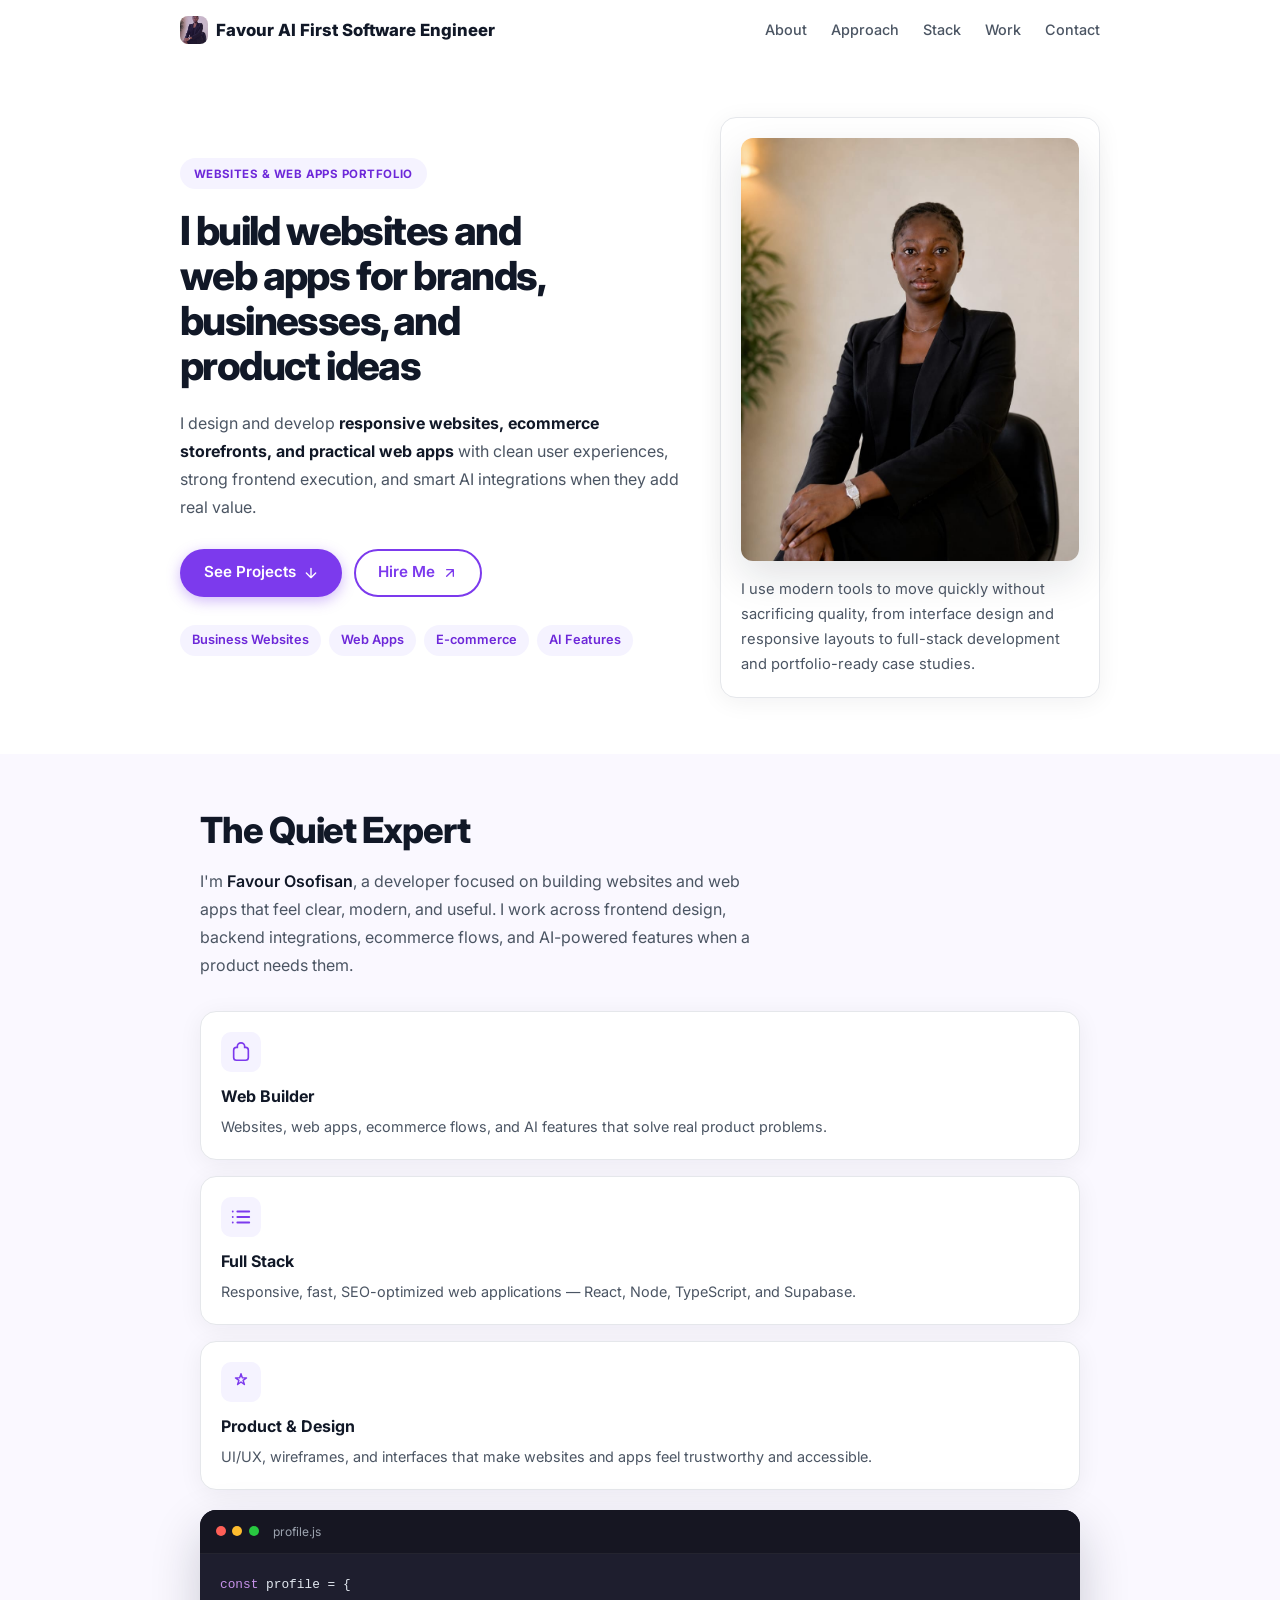
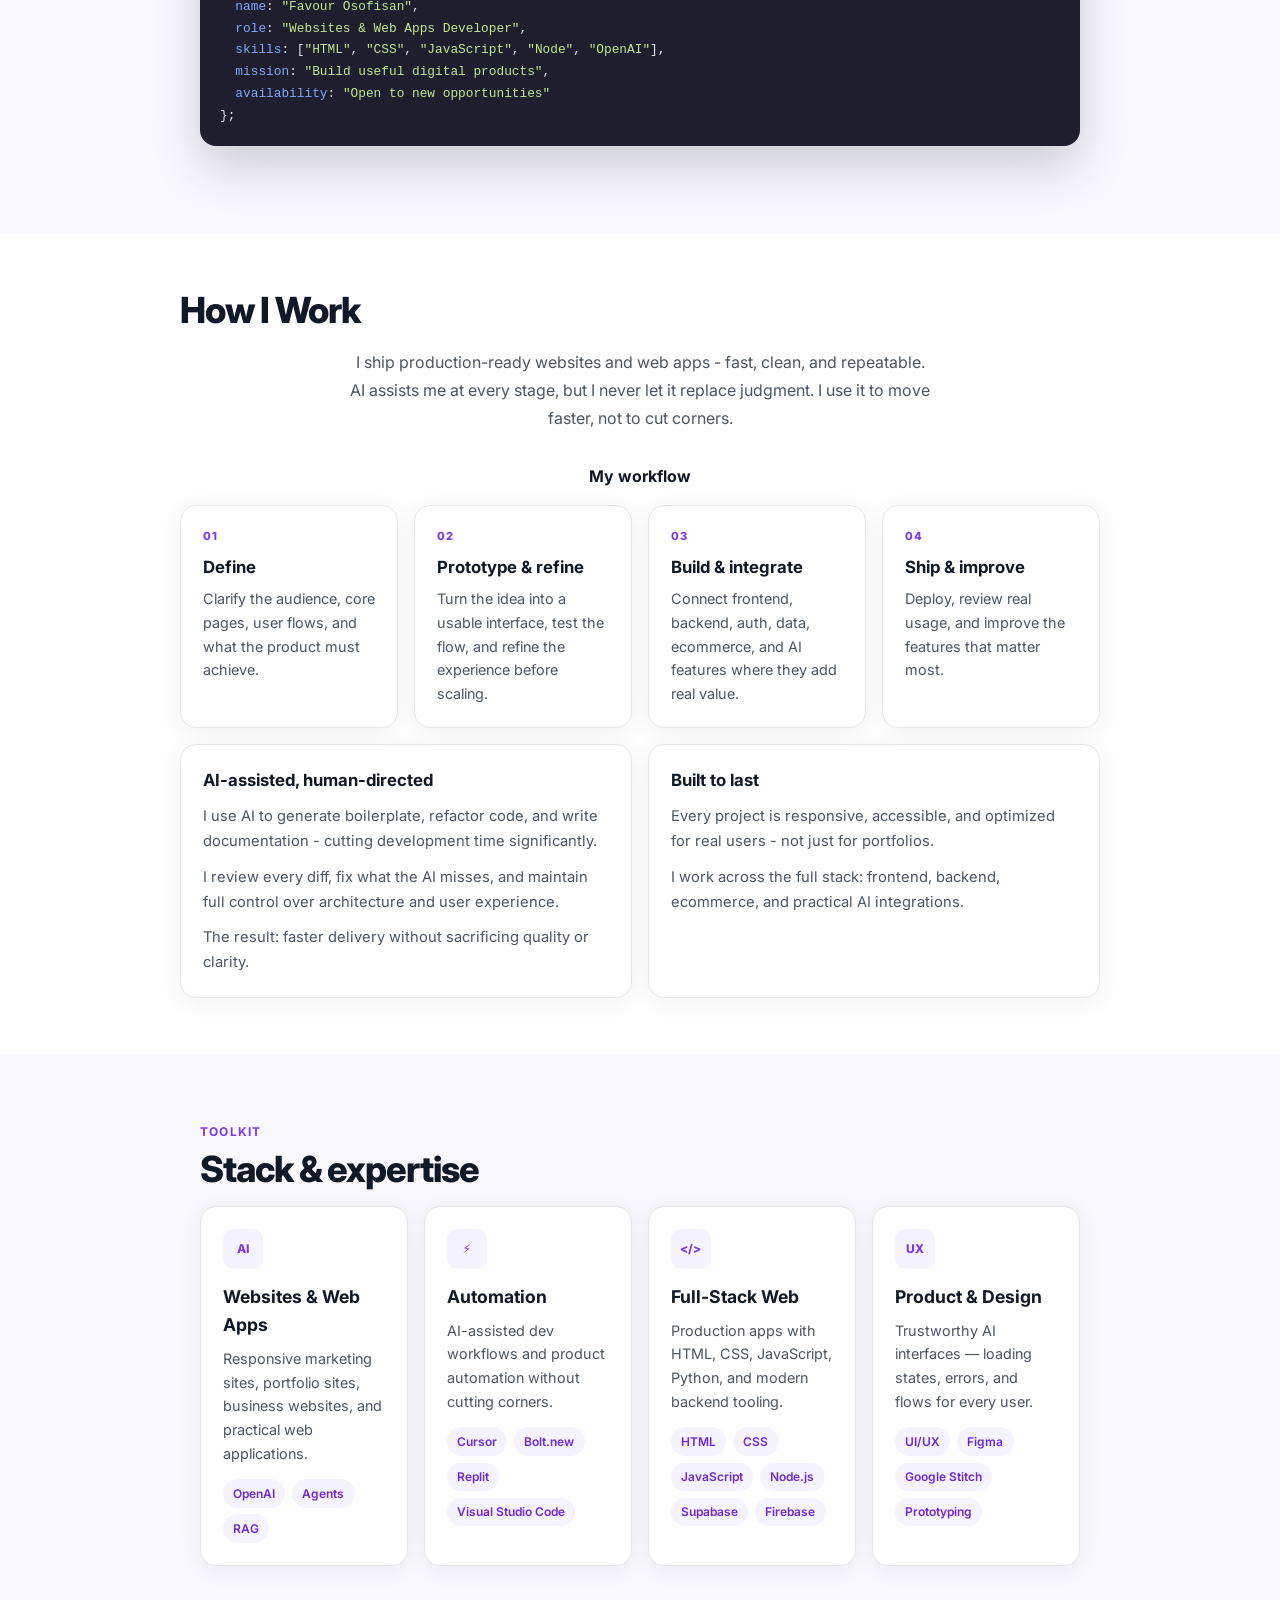
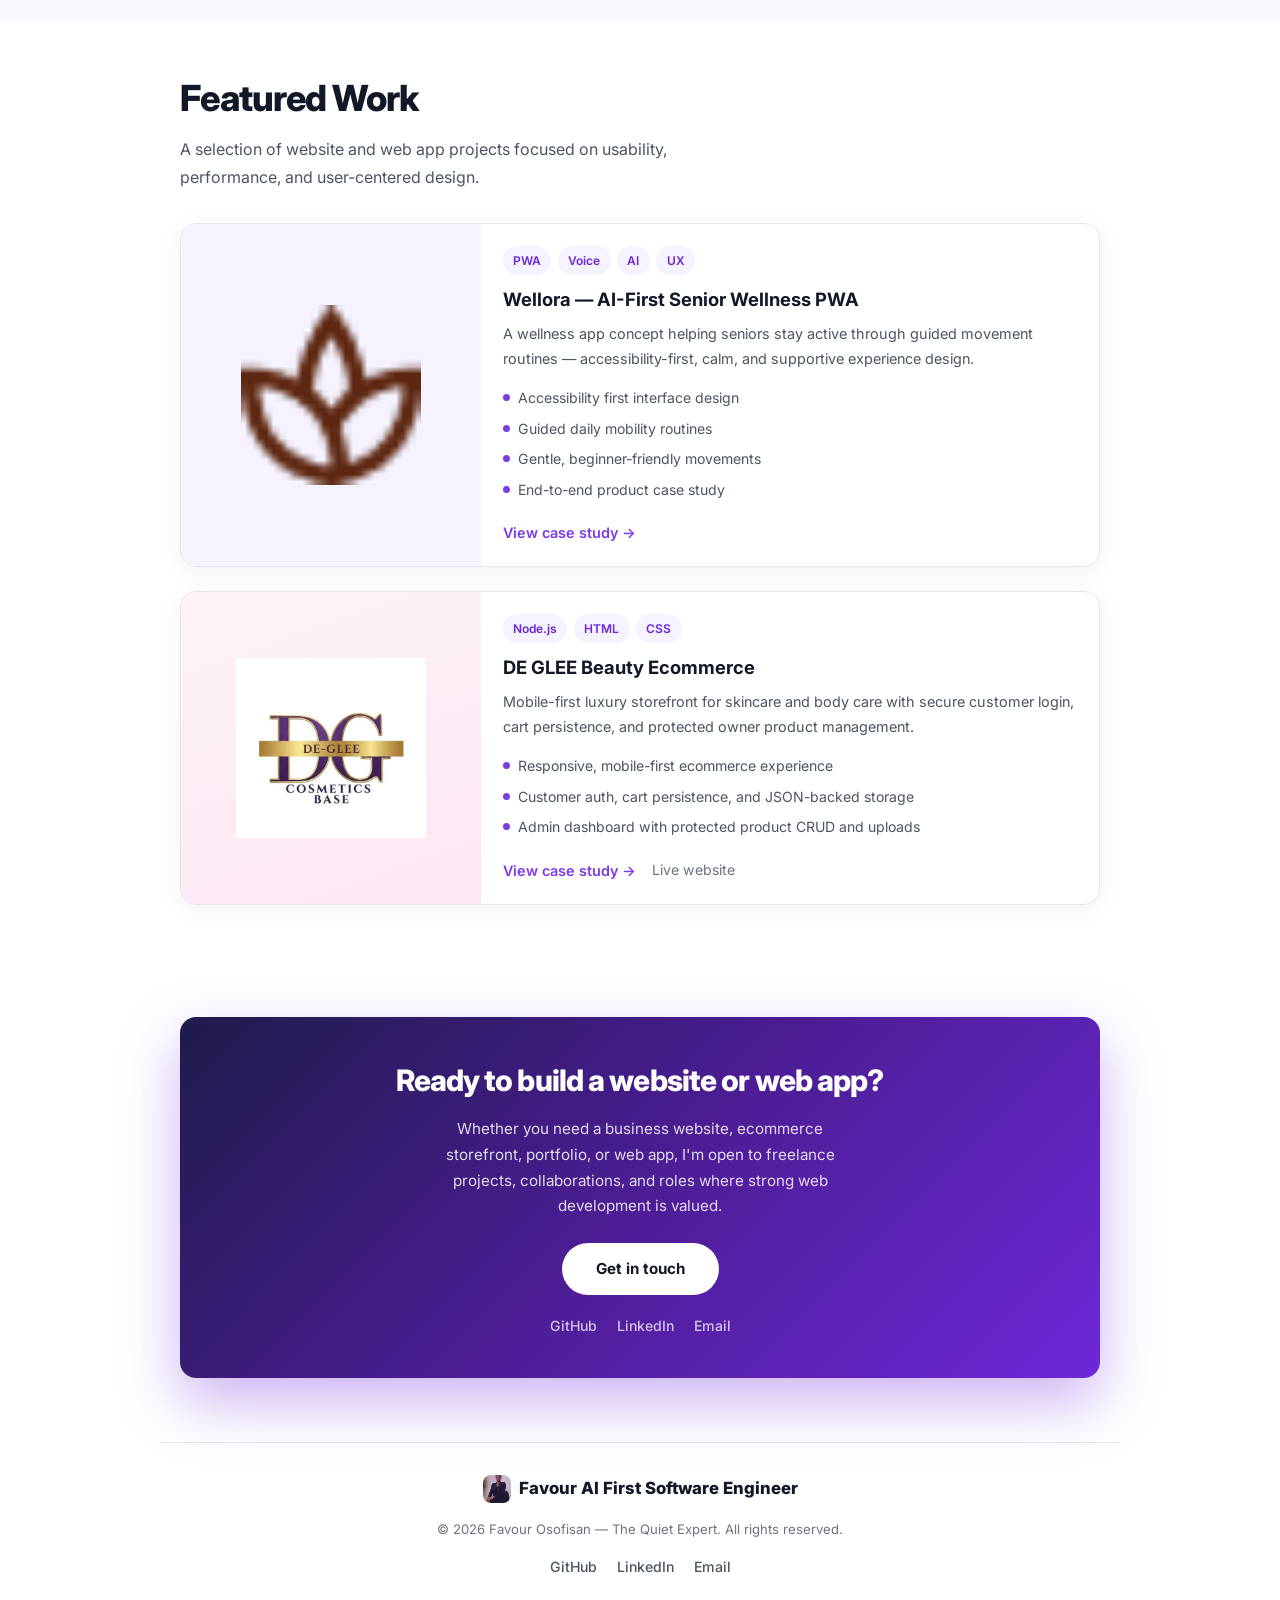
==== index.html @ d1d51df8 "Update portfolio workflow and toolkit" ====
<!DOCTYPE html>
<html lang="en">
  <head>
    <meta charset="UTF-8" />
    <meta name="viewport" content="width=device-width, initial-scale=1.0" />
    <title>Favour Osofisan | Websites &amp; Web Apps Developer</title>
    <meta
      name="description"
      content="Favour Osofisan builds polished websites and web apps for brands, businesses, ecommerce, and AI-powered product ideas."
    />
    <link rel="preconnect" href="https://fonts.googleapis.com" />
    <link rel="preconnect" href="https://fonts.gstatic.com" crossorigin />
    <link
      href="https://fonts.googleapis.com/css2?family=Inter:wght@400;500;600;700;800&display=swap"
      rel="stylesheet"
    />
    <link rel="icon" href="images/new%20portfolio%20image.jpeg" />
    <link rel="stylesheet" href="style.css" />
  </head>
  <body>
    <header class="site-header">
      <a class="brand" href="#hero" aria-label="Home">
        <span class="brand-icon brand-photo" aria-hidden="true"></span>
        <span class="brand-text">Favour AI First Software Engineer</span>
      </a>
      <button class="menu-toggle" type="button" aria-expanded="false" aria-controls="site-nav" aria-label="Open menu">
        <span></span>
        <span></span>
        <span></span>
      </button>
      <nav class="site-nav" id="site-nav">
        <a href="#about">About</a>
        <a href="#approach">Approach</a>
        <a href="#stack">Stack</a>
        <a href="#work">Work</a>
        <a href="#contact">Contact</a>
      </nav>
    </header>

    <main>
      <!-- Hero -->
      <section class="hero section" id="hero">
        <div class="hero-layout">
          <div class="hero-content">
            <span class="badge">Websites &amp; Web Apps Portfolio</span>
            <h1>I build websites and web apps for brands, businesses, and product ideas</h1>
            <p class="hero-copy">
              I design and develop <strong>responsive websites, ecommerce storefronts, and practical web apps</strong>
              with clean user experiences, strong frontend execution, and smart AI integrations when they add real value.
            </p>
            <div class="hero-actions">
              <a class="btn btn-primary" href="#work">
                See Projects
                <svg width="16" height="16" viewBox="0 0 24 24" fill="none" aria-hidden="true">
                  <path d="M12 5v14M5 12l7 7 7-7" stroke="currentColor" stroke-width="2" stroke-linecap="round" stroke-linejoin="round"/>
                </svg>
              </a>
              <a class="btn btn-outline" href="#contact">
                Hire Me
                <svg width="16" height="16" viewBox="0 0 24 24" fill="none" aria-hidden="true">
                  <path d="M7 17L17 7M17 7H7M17 7v10" stroke="currentColor" stroke-width="2" stroke-linecap="round" stroke-linejoin="round"/>
                </svg>
              </a>
            </div>
            <ul class="hero-pills" aria-label="Focus areas">
              <li>Business Websites</li>
              <li>Web Apps</li>
              <li>E-commerce</li>
              <li>AI Features</li>
            </ul>
          </div>

          <aside class="hero-portrait card" aria-label="Profile portrait">
            <img
              class="portrait-image"
              src="images/new%20portfolio%20image.jpeg"
              alt="Portrait of Favour Osofisan"
            />
            <p class="about-extra">
              I use modern tools to move quickly without sacrificing quality, from interface design
              and responsive layouts to full-stack development and portfolio-ready case studies.
            </p>
          </aside>
        </div>
      </section>

      <!-- About: The Quiet Expert -->
      <section class="about section section-tint" id="about">
        <div class="section-inner">
          <h2 class="section-title">The Quiet Expert</h2>
          <p class="section-lead">
            I'm <strong>Favour Osofisan</strong>, a developer focused on building websites and web
            apps that feel clear, modern, and useful. I work across frontend design, backend
            integrations, ecommerce flows, and AI-powered features when a product needs them.
          </p>

          <div class="about-layout">
            <div class="about-cards">
              <article class="mini-card">
                <div class="mini-card-icon" aria-hidden="true">
                  <svg width="22" height="22" viewBox="0 0 24 24" fill="none">
                    <path d="M12 2a4 4 0 0 1 4 4v1h1a3 3 0 0 1 3 3v8a3 3 0 0 1-3 3H7a3 3 0 0 1-3-3V10a3 3 0 0 1 3-3h1V6a4 4 0 0 1 4-4z" stroke="currentColor" stroke-width="1.8"/>
                  </svg>
                </div>
                <h3>Web Builder</h3>
                <p>Websites, web apps, ecommerce flows, and AI features that solve real product problems.</p>
              </article>
              <article class="mini-card">
                <div class="mini-card-icon" aria-hidden="true">
                  <svg width="22" height="22" viewBox="0 0 24 24" fill="none">
                    <path d="M8 6h13M8 12h13M8 18h13M3 6h.01M3 12h.01M3 18h.01" stroke="currentColor" stroke-width="2" stroke-linecap="round"/>
                  </svg>
                </div>
                <h3>Full Stack</h3>
                <p>Responsive, fast, SEO-optimized web applications — React, Node, TypeScript, and Supabase.</p>
              </article>
              <article class="mini-card">
                <div class="mini-card-icon" aria-hidden="true">
                  <svg width="22" height="22" viewBox="0 0 24 24" fill="none">
                    <path d="M12 3l1.5 4.5H18l-3.7 2.7 1.4 4.5L12 12l-3.7 2.7 1.4-4.5L6 7.5h4.5L12 3z" stroke="currentColor" stroke-width="1.6" stroke-linejoin="round"/>
                  </svg>
                </div>
                <h3>Product &amp; Design</h3>
                <p>UI/UX, wireframes, and interfaces that make websites and apps feel trustworthy and accessible.</p>
              </article>
            </div>

            <aside class="code-panel" aria-label="Profile code snippet">
              <div class="code-header">
                <span class="dot red"></span>
                <span class="dot yellow"></span>
                <span class="dot green"></span>
                <span class="code-filename">profile.js</span>
              </div>
              <pre><code><span class="tok-keyword">const</span> profile = {
  <span class="tok-key">name</span>: <span class="tok-string">"Favour Osofisan"</span>,
  <span class="tok-key">role</span>: <span class="tok-string">"Websites &amp; Web Apps Developer"</span>,
  <span class="tok-key">skills</span>: [<span class="tok-string">"HTML"</span>, <span class="tok-string">"CSS"</span>, <span class="tok-string">"JavaScript"</span>, <span class="tok-string">"Node"</span>, <span class="tok-string">"OpenAI"</span>],
  <span class="tok-key">mission</span>: <span class="tok-string">"Build useful digital products"</span>,
  <span class="tok-key">availability</span>: <span class="tok-string">"Open to new opportunities"</span>
};</code></pre>
            </aside>
          </div>

        </div>
      </section>

      <!-- Approach -->
      <section class="approach section" id="approach">
        <div class="section-inner">
          <h2 class="section-title">How I Work</h2>
          <p class="section-lead centered">
            I ship production-ready websites and web apps - fast, clean, and repeatable.
            AI assists me at every stage, but I never let it replace judgment. I use it to move faster, not to cut corners.
          </p>
          <h3 class="approach-subtitle">My workflow</h3>
          <ol class="approach-steps">
            <li class="approach-step card">
              <span class="step-num">01</span>
              <h3>Define</h3>
              <p>Clarify the audience, core pages, user flows, and what the product must achieve.</p>
            </li>
            <li class="approach-step card">
              <span class="step-num">02</span>
              <h3>Prototype &amp; refine</h3>
              <p>Turn the idea into a usable interface, test the flow, and refine the experience before scaling.</p>
            </li>
            <li class="approach-step card">
              <span class="step-num">03</span>
              <h3>Build &amp; integrate</h3>
              <p>Connect frontend, backend, auth, data, ecommerce, and AI features where they add real value.</p>
            </li>
            <li class="approach-step card">
              <span class="step-num">04</span>
              <h3>Ship &amp; improve</h3>
              <p>Deploy, review real usage, and improve the features that matter most.</p>
            </li>
          </ol>
          <div class="approach-notes">
            <article class="approach-note card">
              <h3>AI-assisted, human-directed</h3>
              <p>I use AI to generate boilerplate, refactor code, and write documentation - cutting development time significantly.</p>
              <p>I review every diff, fix what the AI misses, and maintain full control over architecture and user experience.</p>
              <p>The result: faster delivery without sacrificing quality or clarity.</p>
            </article>
            <article class="approach-note card">
              <h3>Built to last</h3>
              <p>Every project is responsive, accessible, and optimized for real users - not just for portfolios.</p>
              <p>I work across the full stack: frontend, backend, ecommerce, and practical AI integrations.</p>
            </article>
          </div>
        </div>
      </section>

      <!-- Stack -->
      <section class="stack section section-tint" id="stack">
        <div class="section-inner">
          <p class="section-label">Toolkit</p>
          <h2 class="section-title">Stack &amp; expertise</h2>
          <div class="stack-grid">
            <article class="info-card card">                          
              <div class="card-icon">AI</div>
              <h3>Websites &amp; Web Apps</h3>
              <p>Responsive marketing sites, portfolio sites, business websites, and practical web applications.</p>
              <div class="tag-row">
                <span>OpenAI</span><span>Agents</span><span>RAG</span>
              </div>
            </article>
            <article class="info-card card">
              <div class="card-icon">⚡</div>
              <h3>Automation</h3>
              <p>AI-assisted dev workflows and product automation without cutting corners.</p>
              <div class="tag-row">
                <span>Cursor</span><span>Bolt.new</span><span>Replit</span><span>Visual Studio Code</span>
              </div>
            </article>
            <article class="info-card card">
              <div class="card-icon">&lt;/&gt;</div>
              <h3>Full-Stack Web</h3>
              <p>Production apps with HTML, CSS, JavaScript, Python, and modern backend tooling.</p>
              <div class="tag-row">
                <span>HTML</span><span>CSS</span><span>JavaScript</span><span>Node.js</span><span>Supabase</span><span>Firebase</span>
              </div>
            </article>
            <article class="info-card card">
              <div class="card-icon">UX</div>
              <h3>Product &amp; Design</h3>
              <p>Trustworthy AI interfaces — loading states, errors, and flows for every user.</p>
              <div class="tag-row">
                <span>UI/UX</span><span>Figma</span><span>Google Stitch</span><span>Prototyping</span>
              </div>
            </article>
          </div>
        </div>
      </section>

      <!-- Featured Work -->
      <section class="work section" id="work">
        <div class="section-inner">
          <h2 class="section-title">Featured Work</h2>
          <p class="section-lead">
            A selection of website and web app projects focused on usability, performance, and user-centered design.
          </p>

          <div class="projects-list">
            <!-- Wellora -->
            <article class="project-showcase card" data-category="web">
              <div class="project-media">
                <img
                  class="project-logo"
                  src="images/wellora%20logo.png"
                  alt="Wellora logo"
                />
              </div>
              <div class="project-body">
                <div class="tag-row tag-row--tech">
                  <span class="tag tag-next">PWA</span>
                  <span class="tag tag-tailwind">Voice</span>
                  <span class="tag tag-ai">AI</span>
                  <span class="tag tag-vercel">UX</span>
                </div>
                <h3>Wellora — AI-First Senior Wellness PWA</h3>
                <p>
                  A wellness app concept helping seniors stay active through guided movement routines —
                  accessibility-first, calm, and supportive experience design.
                </p>
                <ul class="check-list">
                  <li>Accessibility first interface design</li>
                  <li>Guided daily mobility routines</li>
                  <li>Gentle, beginner-friendly movements</li>
                  <li>End-to-end product case study</li>
                </ul>
                <div class="project-links">
                  <a class="link-primary" href="wellora-case-study/">View case study →</a>
                </div>
              </div>
            </article>

            <!-- DE GLEE Beauty Ecommerce -->
            <article class="project-showcase card" data-category="web">
              <div class="project-media project-media--gradient project-media--pink">
                <img
                  class="project-logo"
                  src="DEGLEE%20logo.jpeg"
                  alt="DE GLEE logo"
                />
              </div>
              <div class="project-body">
                <div class="tag-row tag-row--tech">
                  <span class="tag tag-node">Node.js</span>
                  <span class="tag tag-html">HTML</span>
                  <span class="tag tag-css">CSS</span>
                </div>
                <h3>DE GLEE Beauty Ecommerce</h3>
                <p>
                  Mobile-first luxury storefront for skincare and body care with secure customer
                  login, cart persistence, and protected owner product management.
                </p>
                <ul class="check-list">
                  <li>Responsive, mobile-first ecommerce experience</li>
                  <li>Customer auth, cart persistence, and JSON-backed storage</li>
                  <li>Admin dashboard with protected product CRUD and uploads</li>
                </ul>
                <div class="project-links">
                  <a class="link-primary" href="de-glee-case-study.html">View case study →</a>
                  <a class="link-muted" href="https://de-glee-e-commerce-website.vercel.app/" target="_blank" rel="noreferrer">Live website</a>
                </div>
              </div>
            </article>
          </div>
        </div>
      </section>

      <!-- CTA -->
      <section class="cta section" id="contact">
        <div class="cta-card">
          <h2>Ready to build a website or web app?</h2>
          <p>
            Whether you need a business website, ecommerce storefront, portfolio, or web app, I'm open
            to freelance projects, collaborations, and roles where strong web development is valued.
          </p>
          <a class="btn btn-cta" href="mailto:hello@portfolio.dev">Get in touch</a>
          <div class="cta-social">
            <a href="https://github.com" target="_blank" rel="noreferrer">GitHub</a>
            <a href="https://www.linkedin.com" target="_blank" rel="noreferrer">LinkedIn</a>
            <a href="mailto:hello@portfolio.dev">Email</a>
          </div>
        </div>
      </section>
    </main>

    <footer class="site-footer">
      <a class="brand brand--footer" href="#hero">
        <span class="brand-icon brand-photo" aria-hidden="true"></span>
        <span class="brand-text">Favour AI First Software Engineer</span>
      </a>
      <p>&copy; <span id="year"></span> Favour Osofisan — The Quiet Expert. All rights reserved.</p>
      <nav class="footer-nav" aria-label="Social links">
        <a href="https://github.com" target="_blank" rel="noreferrer">GitHub</a>
        <a href="https://www.linkedin.com" target="_blank" rel="noreferrer">LinkedIn</a>
        <a href="mailto:hello@portfolio.dev">Email</a>
      </nav>
    </footer>

    <script src="script.js"></script>
  </body>
</html>
---- style.css ----
:root {
  --purple: #7c3aed;
  --purple-dark: #6d28d9;
  --purple-light: #f5f3ff;
  --purple-muted: #ede9fe;
  --rose-light: #ffe4e6;
  --rose-mid: #fecdd3;
  --bg: #ffffff;
  --bg-tint: #faf8ff;
  --text: #111827;
  --text-muted: #4b5563;
  --text-soft: #6b7280;
  --border: #e5e7eb;
  --card-shadow: 0 4px 24px rgba(17, 24, 39, 0.06);
  --card-shadow-hover: 0 12px 40px rgba(124, 58, 237, 0.12);
  --radius: 16px;
  --radius-sm: 12px;
  --radius-pill: 999px;
  --max-width: 720px;
  --header-height: 72px;
}

*,
*::before,
*::after {
  box-sizing: border-box;
}

html {
  scroll-behavior: smooth;
}

body {
  margin: 0;
  font-family: "Inter", system-ui, -apple-system, sans-serif;
  background: var(--bg);
  color: var(--text);
  line-height: 1.6;
  -webkit-font-smoothing: antialiased;
}

a {
  color: inherit;
  text-decoration: none;
}

button {
  font: inherit;
  cursor: pointer;
}

img {
  max-width: 100%;
  display: block;
}

.site-header {
  position: sticky;
  top: 0;
  z-index: 100;
  display: flex;
  align-items: center;
  justify-content: space-between;
  max-width: var(--max-width);
  margin: 0 auto;
  padding: 1rem 1.25rem;
  background: rgba(255, 255, 255, 0.92);
  backdrop-filter: blur(12px);
  border-bottom: 1px solid transparent;
}

.site-header.is-scrolled {
  border-bottom-color: var(--border);
}

.brand {
  display: inline-flex;
  align-items: center;
  gap: 0.5rem;
  font-weight: 800;
  font-size: 1.05rem;
  color: var(--text);
}

.brand-icon {
  width: 28px;
  height: 28px;
  border-radius: 8px;
  background: linear-gradient(135deg, var(--purple), #a78bfa);
  flex-shrink: 0;
}

.brand-photo {
  background-image: linear-gradient(135deg, rgba(124, 58, 237, 0.18), rgba(167, 139, 250, 0.18)), url("images/new portfolio image.jpeg");
  background-size: cover;
  background-position: center;
}

.site-nav {
  display: flex;
  gap: 1.5rem;
}

.site-nav a {
  font-size: 0.9rem;
  font-weight: 500;
  color: var(--text-muted);
  transition: color 0.2s;
}

.site-nav a:hover,
.site-nav a:focus-visible {
  color: var(--purple);
}

.menu-toggle {
  display: none;
  flex-direction: column;
  justify-content: center;
  gap: 5px;
  width: 44px;
  height: 44px;
  padding: 0;
  border: 1px solid var(--border);
  border-radius: var(--radius-sm);
  background: var(--bg);
}

.menu-toggle span {
  display: block;
  width: 18px;
  height: 2px;
  margin: 0 auto;
  background: var(--text);
  border-radius: 1px;
  transition: transform 0.2s, opacity 0.2s;
}

.menu-toggle[aria-expanded="true"] span:nth-child(1) {
  transform: translateY(7px) rotate(45deg);
}

.menu-toggle[aria-expanded="true"] span:nth-child(2) {
  opacity: 0;
}

.menu-toggle[aria-expanded="true"] span:nth-child(3) {
  transform: translateY(-7px) rotate(-45deg);
}

main {
  max-width: var(--max-width);
  margin: 0 auto;
  padding: 0 1.25rem;
}

.section {
  padding: 3.5rem 0;
}

.section-tint {
  background: var(--bg-tint);
  margin-left: calc(-50vw + 50%);
  margin-right: calc(-50vw + 50%);
  padding-left: calc(50vw - 50% + 1.25rem);
  padding-right: calc(50vw - 50% + 1.25rem);
}

.section-inner {
  max-width: var(--max-width);
  margin: 0 auto;
}

.section-label {
  display: block;
  font-size: 0.75rem;
  font-weight: 700;
  letter-spacing: 0.1em;
  text-transform: uppercase;
  color: var(--purple);
  margin-bottom: 0.5rem;
}

.section-title {
  margin: 0 0 1rem;
  font-size: clamp(1.75rem, 5vw, 2.25rem);
  font-weight: 800;
  letter-spacing: -0.03em;
  line-height: 1.15;
  color: var(--text);
}

.section-lead {
  margin: 0 0 2rem;
  font-size: 1rem;
  color: var(--text-muted);
  line-height: 1.75;
  max-width: 58ch;
}

.section-lead.centered {
  text-align: center;
  margin-left: auto;
  margin-right: auto;
}

.ai-philosophy {
  max-width: 760px;
  margin: 0 auto 2rem;
  padding: 1.15rem 1.25rem;
  border: 1px solid rgba(124, 58, 237, 0.18);
  border-left: 4px solid var(--purple);
  border-radius: var(--radius-sm);
  background: #fff;
  color: var(--text-muted);
  font-size: 0.96rem;
  line-height: 1.75;
}

.section-lead strong {
  color: var(--text);
  font-weight: 600;
}

.hero {
  padding-top: 2.5rem;
  text-align: left;
}

.hero-layout {
  display: grid;
  gap: 1.5rem;
  align-items: center;
}

.hero-content {
  min-width: 0;
}

.badge {
  display: inline-block;
  padding: 0.4rem 0.85rem;
  border-radius: var(--radius-pill);
  background: var(--purple-light);
  color: var(--purple-dark);
  font-size: 0.72rem;
  font-weight: 700;
  letter-spacing: 0.04em;
  text-transform: uppercase;
  margin-bottom: 1.25rem;
}

.hero h1 {
  margin: 0 0 1.25rem;
  font-size: clamp(1.85rem, 6vw, 2.5rem);
  font-weight: 800;
  letter-spacing: -0.04em;
  line-height: 1.12;
  color: var(--text);
  max-width: 15ch;
}

.hero h1 .pipe {
  color: var(--text-soft);
  font-weight: 400;
}

.hero-copy {
  margin: 0 0 1.75rem;
  font-size: 1rem;
  color: var(--text-muted);
  line-height: 1.75;
  max-width: 58ch;
}

.hero-copy strong {
  color: var(--text);
  font-weight: 700;
}

.hero-actions {
  display: flex;
  flex-wrap: wrap;
  gap: 0.75rem;
  margin-bottom: 1.75rem;
}

.hero-pills {
  list-style: none;
  display: flex;
  flex-wrap: wrap;
  gap: 0.5rem;
  margin: 0;
  padding: 0;
}

.hero-pills li {
  padding: 0.35rem 0.75rem;
  border-radius: var(--radius-pill);
  background: var(--purple-light);
  color: var(--purple-dark);
  font-size: 0.8rem;
  font-weight: 600;
}

.btn {
  display: inline-flex;
  align-items: center;
  justify-content: center;
  gap: 0.45rem;
  min-height: 48px;
  padding: 0 1.35rem;
  border-radius: var(--radius-pill);
  font-size: 0.95rem;
  font-weight: 600;
  border: 2px solid transparent;
  transition: transform 0.2s, box-shadow 0.2s, background 0.2s;
}

.btn:hover,
.btn:focus-visible {
  transform: translateY(-1px);
}

.btn-primary {
  background: var(--purple);
  color: #fff;
  box-shadow: 0 4px 14px rgba(124, 58, 237, 0.35);
}

.btn-primary:hover {
  background: var(--purple-dark);
}

.btn-outline {
  background: #fff;
  color: var(--purple);
  border-color: var(--purple);
}

.btn-outline:hover {
  background: var(--purple-light);
}

.btn-cta {
  background: #fff;
  color: var(--text);
  min-height: 52px;
  padding: 0 2rem;
  font-weight: 700;
}

.btn-cta:hover {
  box-shadow: 0 8px 24px rgba(0, 0, 0, 0.15);
}

.card {
  background: #fff;
  border: 1px solid var(--border);
  border-radius: var(--radius);
  box-shadow: var(--card-shadow);
  transition: box-shadow 0.25s;
}

.card:hover {
  box-shadow: var(--card-shadow-hover);
}

.about-layout {
  display: grid;
  gap: 1.25rem;
  margin-bottom: 2rem;
}

.about-cards {
  display: grid;
  gap: 1rem;
}

.mini-card {
  padding: 1.25rem;
  background: #fff;
  border: 1px solid var(--border);
  border-radius: var(--radius);
  box-shadow: var(--card-shadow);
}

.mini-card-icon {
  display: inline-flex;
  align-items: center;
  justify-content: center;
  width: 40px;
  height: 40px;
  border-radius: 10px;
  background: var(--purple-light);
  color: var(--purple);
  margin-bottom: 0.75rem;
}

.mini-card h3 {
  margin: 0 0 0.35rem;
  font-size: 1rem;
  font-weight: 700;
}

.mini-card p {
  margin: 0;
  font-size: 0.9rem;
  color: var(--text-muted);
  line-height: 1.65;
}

.code-panel {
  border-radius: var(--radius);
  overflow: hidden;
  background: #1e1e2e;
  box-shadow: 0 20px 50px rgba(17, 24, 39, 0.2);
}

.code-header {
  display: flex;
  align-items: center;
  gap: 0.4rem;
  padding: 0.75rem 1rem;
  background: #161622;
  border-bottom: 1px solid rgba(255, 255, 255, 0.06);
}

.dot {
  width: 10px;
  height: 10px;
  border-radius: 50%;
}

.dot.red {
  background: #ff5f57;
}

.dot.yellow {
  background: #febc2e;
}

.dot.green {
  background: #28c840;
}

.code-filename {
  margin-left: 0.5rem;
  font-size: 0.75rem;
  color: #9ca3af;
}

.code-panel pre {
  margin: 0;
  padding: 1.25rem;
  overflow-x: auto;
  font-size: 0.8rem;
  line-height: 1.7;
}

.code-panel code {
  font-family: "Consolas", "Monaco", monospace;
  color: #e2e8f0;
}

.tok-keyword {
  color: #c792ea;
}

.tok-key {
  color: #82aaff;
}

.tok-string {
  color: #c3e88d;
}

.about-portrait {
  padding: 1.25rem;
}

.image-placeholder {
  display: grid;
  place-items: center;
  min-height: 220px;
  padding: 1.25rem;
  border: 1px dashed rgba(124, 58, 237, 0.35);
  border-radius: var(--radius-sm);
  background: linear-gradient(160deg, #ffffff, var(--purple-light));
  color: var(--purple-dark);
  text-align: center;
  font-size: 0.85rem;
  font-weight: 700;
}

.image-placeholder--app {
  width: min(100%, 220px);
  min-height: 320px;
  aspect-ratio: 9 / 16;
  margin: 0 auto;
  box-shadow: 0 18px 40px rgba(124, 58, 237, 0.14);
}

.hero-portrait {
  align-self: stretch;
  padding: 1.25rem;
}

.portrait-image {
  width: 100%;
  max-width: 320px;
  aspect-ratio: 4 / 5;
  object-fit: cover;
  object-position: center top;
  border-radius: var(--radius-sm);
  margin: 0 auto 1rem;
  box-shadow: 0 16px 40px rgba(17, 24, 39, 0.12);
}

.about-extra {
  margin: 0;
  font-size: 0.92rem;
  color: var(--text-muted);
  line-height: 1.7;
}

.approach-steps {
  list-style: none;
  margin: 0;
  padding: 0;
  display: grid;
  gap: 1rem;
}

.approach-subtitle {
  margin: 0 0 1rem;
  text-align: center;
  font-size: 1rem;
  font-weight: 700;
  color: var(--text);
}

.approach-step {
  padding: 1.35rem;
}

.step-num {
  display: block;
  font-size: 0.7rem;
  font-weight: 800;
  letter-spacing: 0.12em;
  color: var(--purple);
  margin-bottom: 0.5rem;
}

.approach-step h3 {
  margin: 0 0 0.4rem;
  font-size: 1.05rem;
  font-weight: 700;
}

.approach-step p {
  margin: 0;
  font-size: 0.9rem;
  color: var(--text-muted);
  line-height: 1.65;
}

.approach-notes {
  display: grid;
  gap: 1rem;
  margin-top: 1rem;
}

.approach-note {
  padding: 1.35rem;
}

.approach-note h3 {
  margin: 0 0 0.65rem;
  font-size: 1.05rem;
  font-weight: 700;
}

.approach-note p {
  margin: 0;
  font-size: 0.92rem;
  color: var(--text-muted);
  line-height: 1.7;
}

.approach-note p + p {
  margin-top: 0.65rem;
}

.stack-grid {
  display: grid;
  gap: 1rem;
}

.info-card {
  padding: 1.35rem;
}

.card-icon {
  display: inline-flex;
  align-items: center;
  justify-content: center;
  width: 40px;
  height: 40px;
  border-radius: 10px;
  background: var(--purple-light);
  color: var(--purple);
  font-weight: 800;
  font-size: 0.75rem;
  margin-bottom: 0.85rem;
}

.info-card h3 {
  margin: 0 0 0.5rem;
  font-size: 1.1rem;
  font-weight: 700;
}

.info-card p {
  margin: 0 0 0.85rem;
  font-size: 0.9rem;
  color: var(--text-muted);
  line-height: 1.65;
}

.tag-row {
  display: flex;
  flex-wrap: wrap;
  gap: 0.4rem;
}

.tag-row span {
  padding: 0.3rem 0.65rem;
  border-radius: var(--radius-pill);
  background: var(--purple-light);
  color: var(--purple-dark);
  font-size: 0.75rem;
  font-weight: 600;
}

.work-filters {
  display: flex;
  flex-wrap: wrap;
  gap: 0.5rem;
  margin-bottom: 1.5rem;
}

.filter-btn {
  padding: 0.45rem 1rem;
  border-radius: var(--radius-pill);
  border: 1px solid var(--border);
  background: #fff;
  color: var(--text-muted);
  font-size: 0.85rem;
  font-weight: 600;
  transition: all 0.2s;
}

.filter-btn:hover {
  border-color: var(--purple);
  color: var(--purple);
}

.filter-btn.is-active {
  background: var(--purple);
  border-color: var(--purple);
  color: #fff;
}

.projects-list {
  display: grid;
  gap: 1.5rem;
}

.project-showcase {
  overflow: hidden;
  transition: opacity 0.3s, transform 0.3s;
}

.project-showcase.is-hidden {
  display: none;
}

.project-media {
  background: var(--purple-light);
  display: grid;
  place-items: center;
  padding: 1.5rem;
  min-height: 220px;
}

.project-media--gradient {
  background: linear-gradient(160deg, #ede9fe, #ddd6fe);
}

.project-media--rose {
  background: linear-gradient(160deg, var(--rose-light), var(--rose-mid));
}

.project-media--pink {
  background: linear-gradient(160deg, #fdf2f8, #fce7f3);
}

.project-image {
  width: 100%;
  border-radius: var(--radius-sm);
}

.project-image--app {
  max-width: 220px;
  aspect-ratio: 9 / 16;
  object-fit: cover;
  object-position: top center;
  margin: 0 auto;
  box-shadow: 0 18px 40px rgba(124, 58, 237, 0.14);
}

.project-logo {
  width: min(100%, 220px);
  max-height: 180px;
  object-fit: contain;
  border-radius: var(--radius-sm);
}

.project-initials {
  font-size: 2.5rem;
  font-weight: 800;
  color: #9f1239;
  letter-spacing: -0.04em;
}

.project-body {
  padding: 1.35rem;
}

.tag-row--tech {
  margin-bottom: 0.85rem;
}

.tag {
  padding: 0.25rem 0.6rem;
  border-radius: 6px;
  font-size: 0.72rem;
  font-weight: 700;
}

.tag-next {
  background: #dbeafe;
  color: #1d4ed8;
}

.tag-tailwind {
  background: #ccfbf1;
  color: #0f766e;
}

.tag-ai {
  background: #ede9fe;
  color: #6d28d9;
}

.tag-vercel {
  background: #f3f4f6;
  color: #374151;
}

.tag-react {
  background: #cffafe;
  color: #0e7490;
}

.tag-node,
.tag-express {
  background: #dcfce7;
  color: #166534;
}

.tag-netlify {
  background: #ccfbf1;
  color: #0f766e;
}

.tag-commerce {
  background: #ffedd5;
  color: #9a3412;
}

.tag-admin {
  background: #fee2e2;
  color: #991b1b;
}

.project-body h3 {
  margin: 0 0 0.65rem;
  font-size: 1.15rem;
  font-weight: 700;
  line-height: 1.3;
}

.project-body > p {
  margin: 0 0 1rem;
  font-size: 0.9rem;
  color: var(--text-muted);
  line-height: 1.7;
}

.check-list {
  list-style: none;
  margin: 0 0 1.25rem;
  padding: 0;
  display: grid;
  gap: 0.5rem;
}

.check-list li {
  display: flex;
  align-items: flex-start;
  gap: 0.5rem;
  font-size: 0.88rem;
  color: var(--text-muted);
}

.check-list li::before {
  content: "";
  flex-shrink: 0;
  width: 0.45rem;
  height: 0.45rem;
  margin-top: 0.42rem;
  border-radius: 999px;
  background: var(--purple);
}

.project-links {
  display: flex;
  flex-wrap: wrap;
  gap: 1rem;
  align-items: center;
}

.link-primary {
  font-size: 0.9rem;
  font-weight: 600;
  color: var(--purple);
}

.link-primary:hover {
  color: var(--purple-dark);
}

.link-muted {
  font-size: 0.88rem;
  color: var(--text-soft);
}

.link-muted:hover {
  color: var(--purple);
}

.cta {
  padding-bottom: 4rem;
}

.cta-card {
  text-align: center;
  padding: 2.5rem 1.5rem;
  border-radius: var(--radius);
  background: linear-gradient(135deg, #1e1b4b 0%, #4c1d95 50%, #6d28d9 100%);
  color: #fff;
  box-shadow: 0 24px 60px rgba(109, 40, 217, 0.35);
}

.cta-card h2 {
  margin: 0 0 0.75rem;
  font-size: clamp(1.5rem, 5vw, 1.85rem);
  font-weight: 800;
  letter-spacing: -0.03em;
}

.cta-card > p {
  margin: 0 auto 1.5rem;
  max-width: 44ch;
  font-size: 0.95rem;
  color: rgba(255, 255, 255, 0.85);
  line-height: 1.7;
}

.cta-social {
  display: flex;
  justify-content: center;
  flex-wrap: wrap;
  gap: 1.25rem;
  margin-top: 1.25rem;
}

.cta-social a {
  font-size: 0.88rem;
  font-weight: 500;
  color: rgba(255, 255, 255, 0.75);
}

.cta-social a:hover {
  color: #fff;
}

.site-footer {
  max-width: var(--max-width);
  margin: 0 auto;
  padding: 2rem 1.25rem 3rem;
  text-align: center;
  border-top: 1px solid var(--border);
}

.brand--footer {
  justify-content: center;
  margin-bottom: 1rem;
}

.site-footer > p {
  margin: 0 0 1rem;
  font-size: 0.82rem;
  color: var(--text-soft);
}

.footer-nav {
  display: flex;
  justify-content: center;
  flex-wrap: wrap;
  gap: 1.25rem;
}

.footer-nav a {
  font-size: 0.88rem;
  font-weight: 500;
  color: var(--text-muted);
}

.footer-nav a:hover {
  color: var(--purple);
}

.reveal {
  opacity: 0;
  transform: translateY(24px);
  transition: opacity 0.5s ease, transform 0.5s ease;
}

.reveal.is-visible {
  opacity: 1;
  transform: translateY(0);
}

@media (min-width: 640px) {
  .hero-layout {
    grid-template-columns: 1.15fr 0.85fr;
  }

  .approach-steps {
    grid-template-columns: repeat(2, 1fr);
  }

  .approach-notes {
    grid-template-columns: repeat(2, 1fr);
  }

  .stack-grid {
    grid-template-columns: repeat(2, 1fr);
  }

  .portrait-image {
    max-width: 100%;
  }
}

@media (min-width: 900px) {
  :root {
    --max-width: 960px;
  }

  .site-header,
  main,
  .section-inner {
    max-width: var(--max-width);
  }

  .approach-steps {
    grid-template-columns: repeat(4, 1fr);
  }

  .stack-grid {
    grid-template-columns: repeat(4, 1fr);
  }

  .project-showcase {
    display: grid;
    grid-template-columns: minmax(220px, 300px) 1fr;
  }

  .project-media {
    min-height: 100%;
  }

  .hero {
    padding-top: 3.5rem;
  }

  .hero-layout {
    grid-template-columns: minmax(0, 1.2fr) minmax(300px, 380px);
    gap: 2rem;
  }
}

@media (max-width: 899px) {
  .menu-toggle {
    display: flex;
  }

  .site-nav {
    position: fixed;
    top: var(--header-height);
    left: 0;
    right: 0;
    flex-direction: column;
    gap: 0;
    padding: 1rem;
    background: #fff;
    border-bottom: 1px solid var(--border);
    box-shadow: 0 12px 40px rgba(0, 0, 0, 0.08);
    opacity: 0;
    pointer-events: none;
    transform: translateY(-8px);
    transition: opacity 0.22s, transform 0.22s;
  }

  .site-nav.is-open {
    opacity: 1;
    pointer-events: auto;
    transform: translateY(0);
  }

  .site-nav a {
    padding: 0.85rem 0.5rem;
    border-bottom: 1px solid var(--border);
  }

  .site-nav a:last-child {
    border-bottom: 0;
  }
}

@media (max-width: 539px) {
  .hero-actions .btn {
    flex: 1 1 100%;
    min-width: 0;
  }

  .hero h1 {
    max-width: none;
  }

  .hero-layout {
    gap: 1rem;
  }

  .section {
    padding: 2.75rem 0;
  }

  .site-header {
    padding-left: 1rem;
    padding-right: 1rem;
  }

  main {
    padding-left: 1rem;
    padding-right: 1rem;
  }

  .project-body,
  .mini-card,
  .approach-step,
  .info-card,
  .about-portrait {
    padding: 1.1rem;
  }

  .cta-card {
    padding: 2rem 1.15rem;
  }
}

@media (prefers-reduced-motion: reduce) {
  html {
    scroll-behavior: auto;
  }

  *,
  *::before,
  *::after {
    animation: none !important;
    transition-duration: 0.01ms !important;
  }

  .reveal,
  .reveal.is-visible {
    opacity: 1;
    transform: none;
  }
}
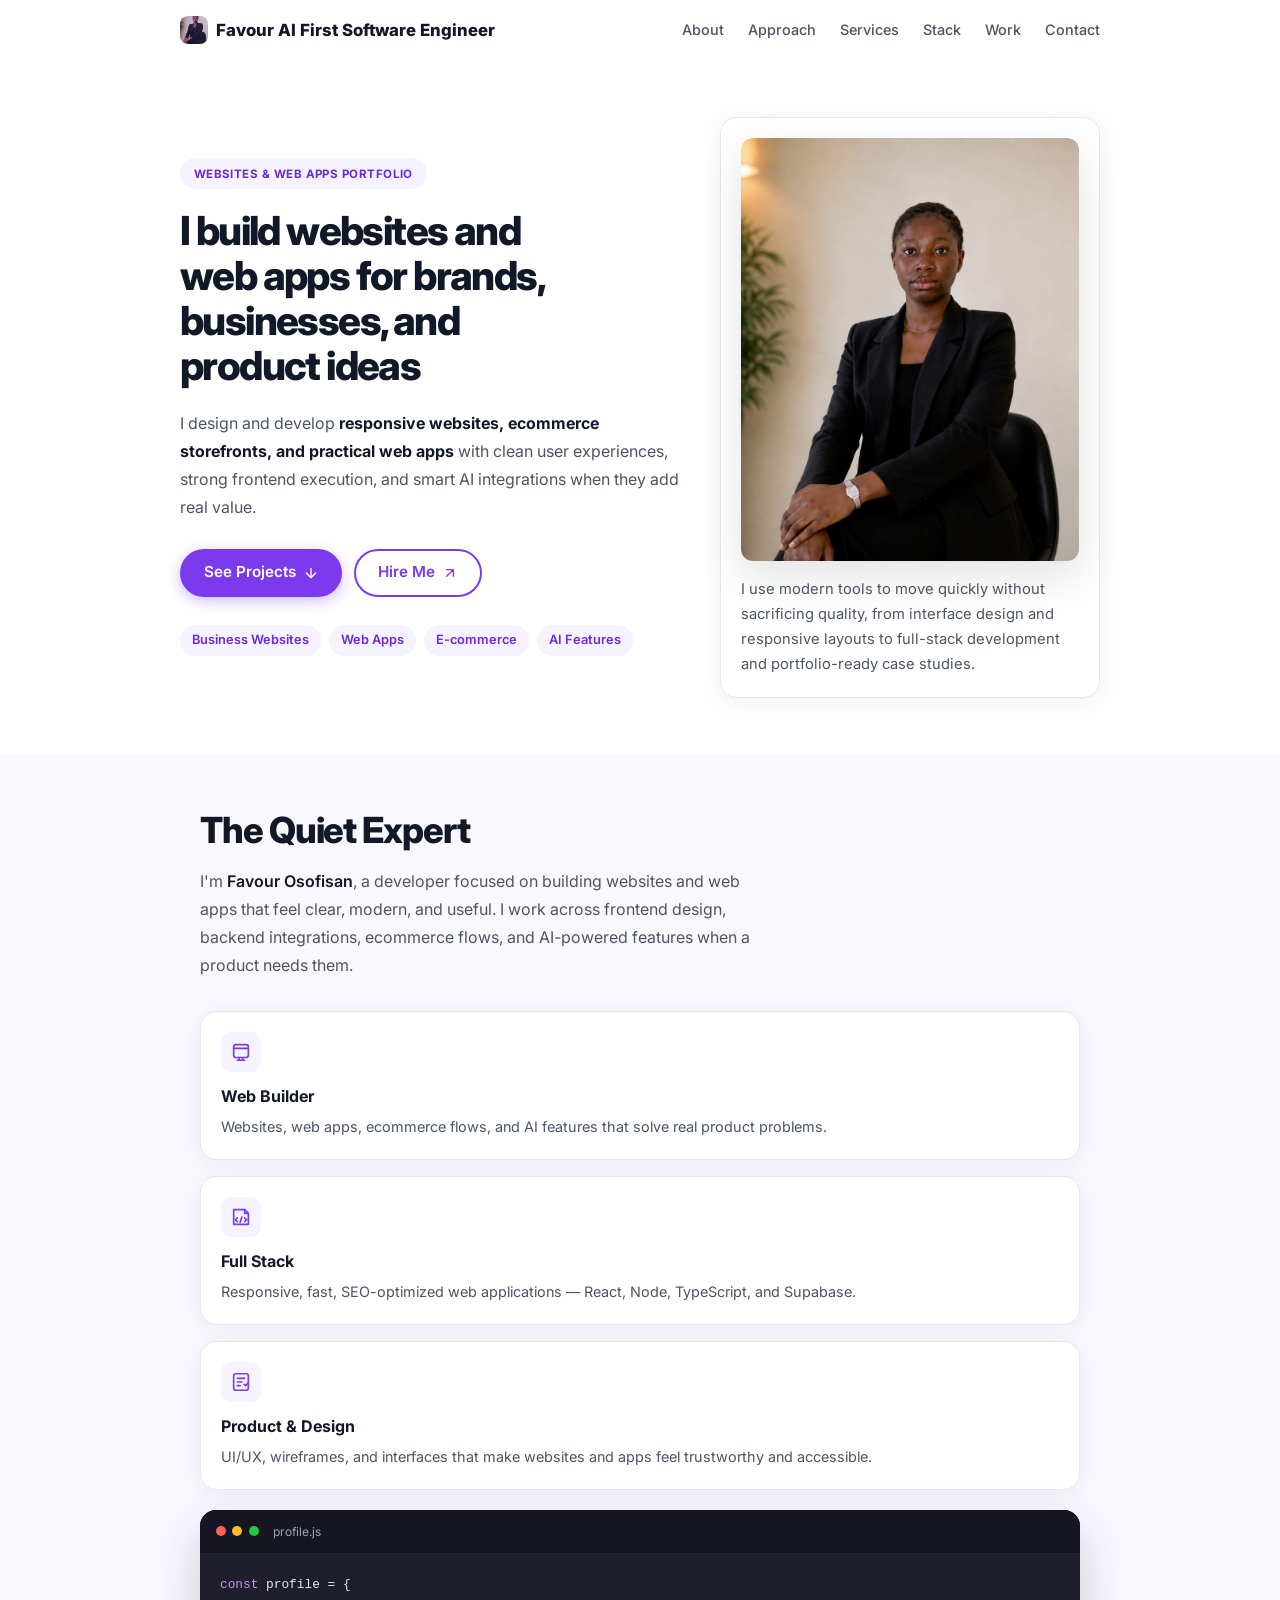
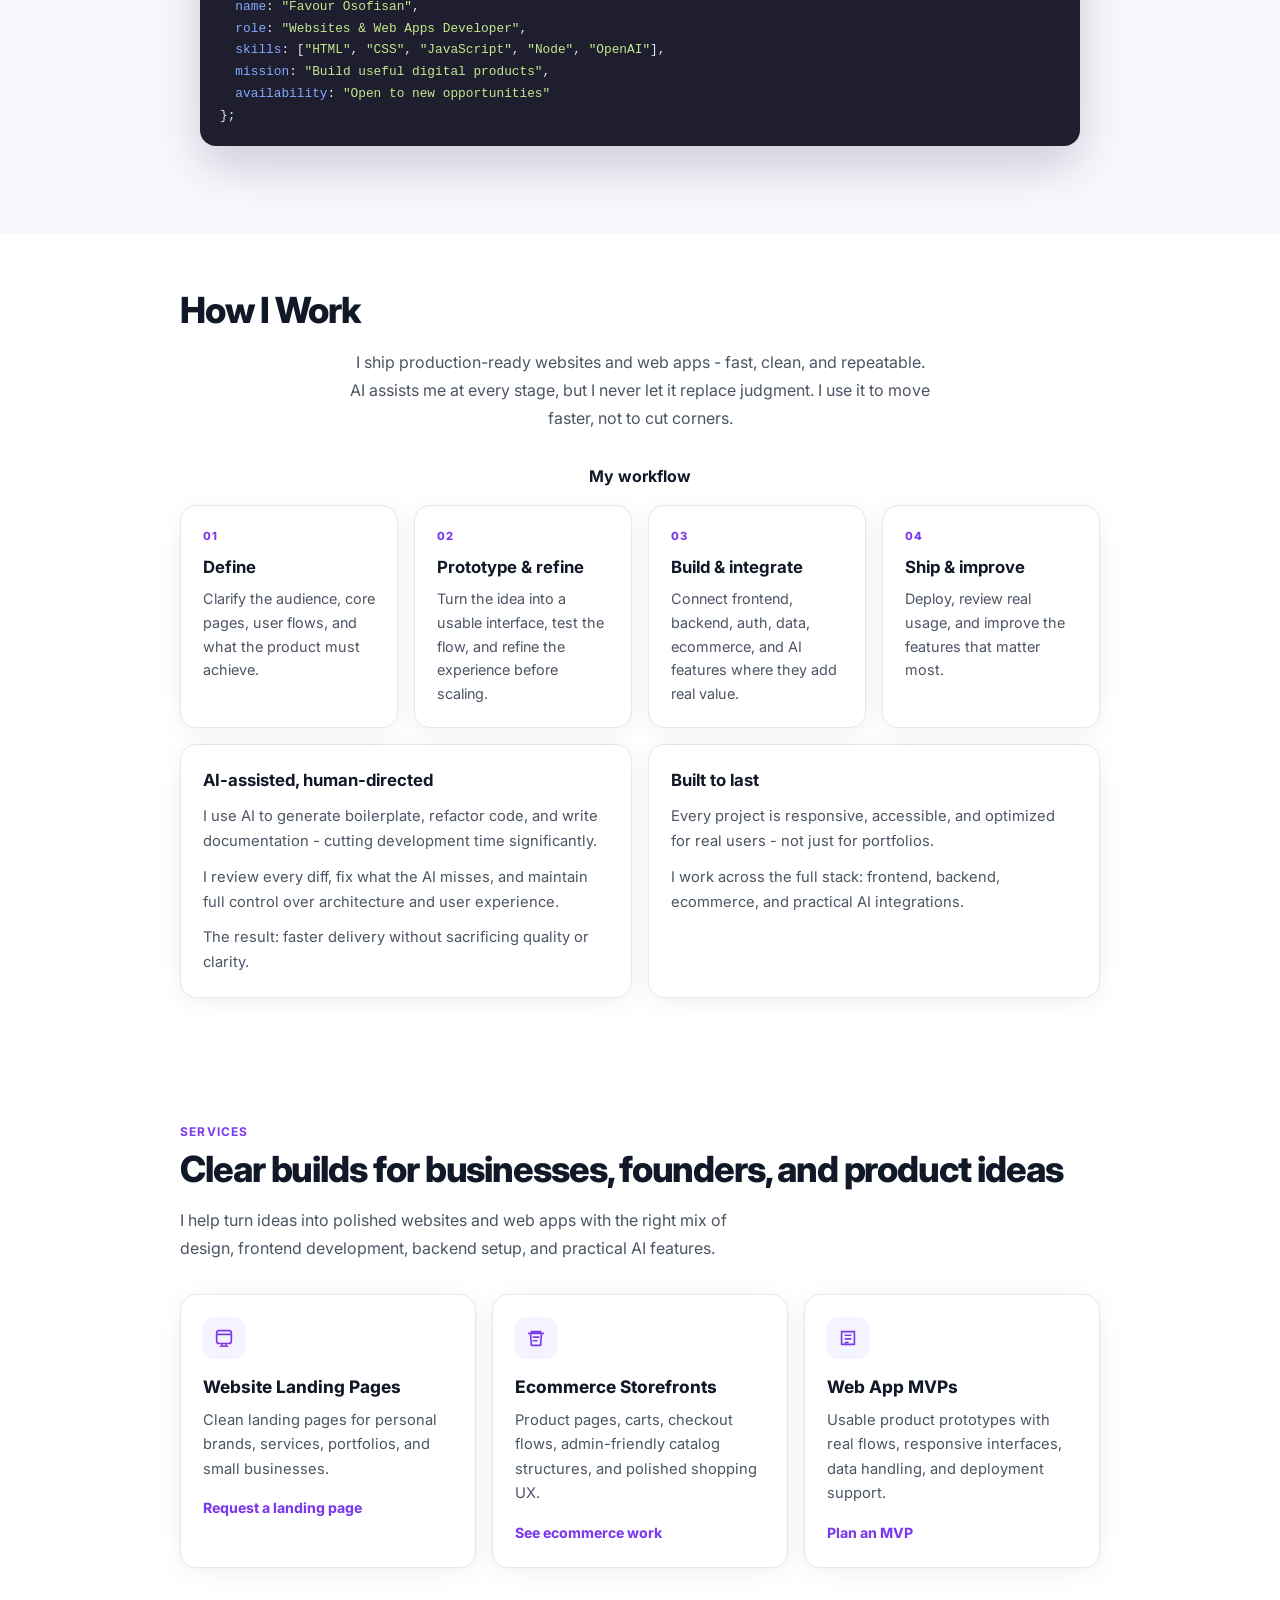
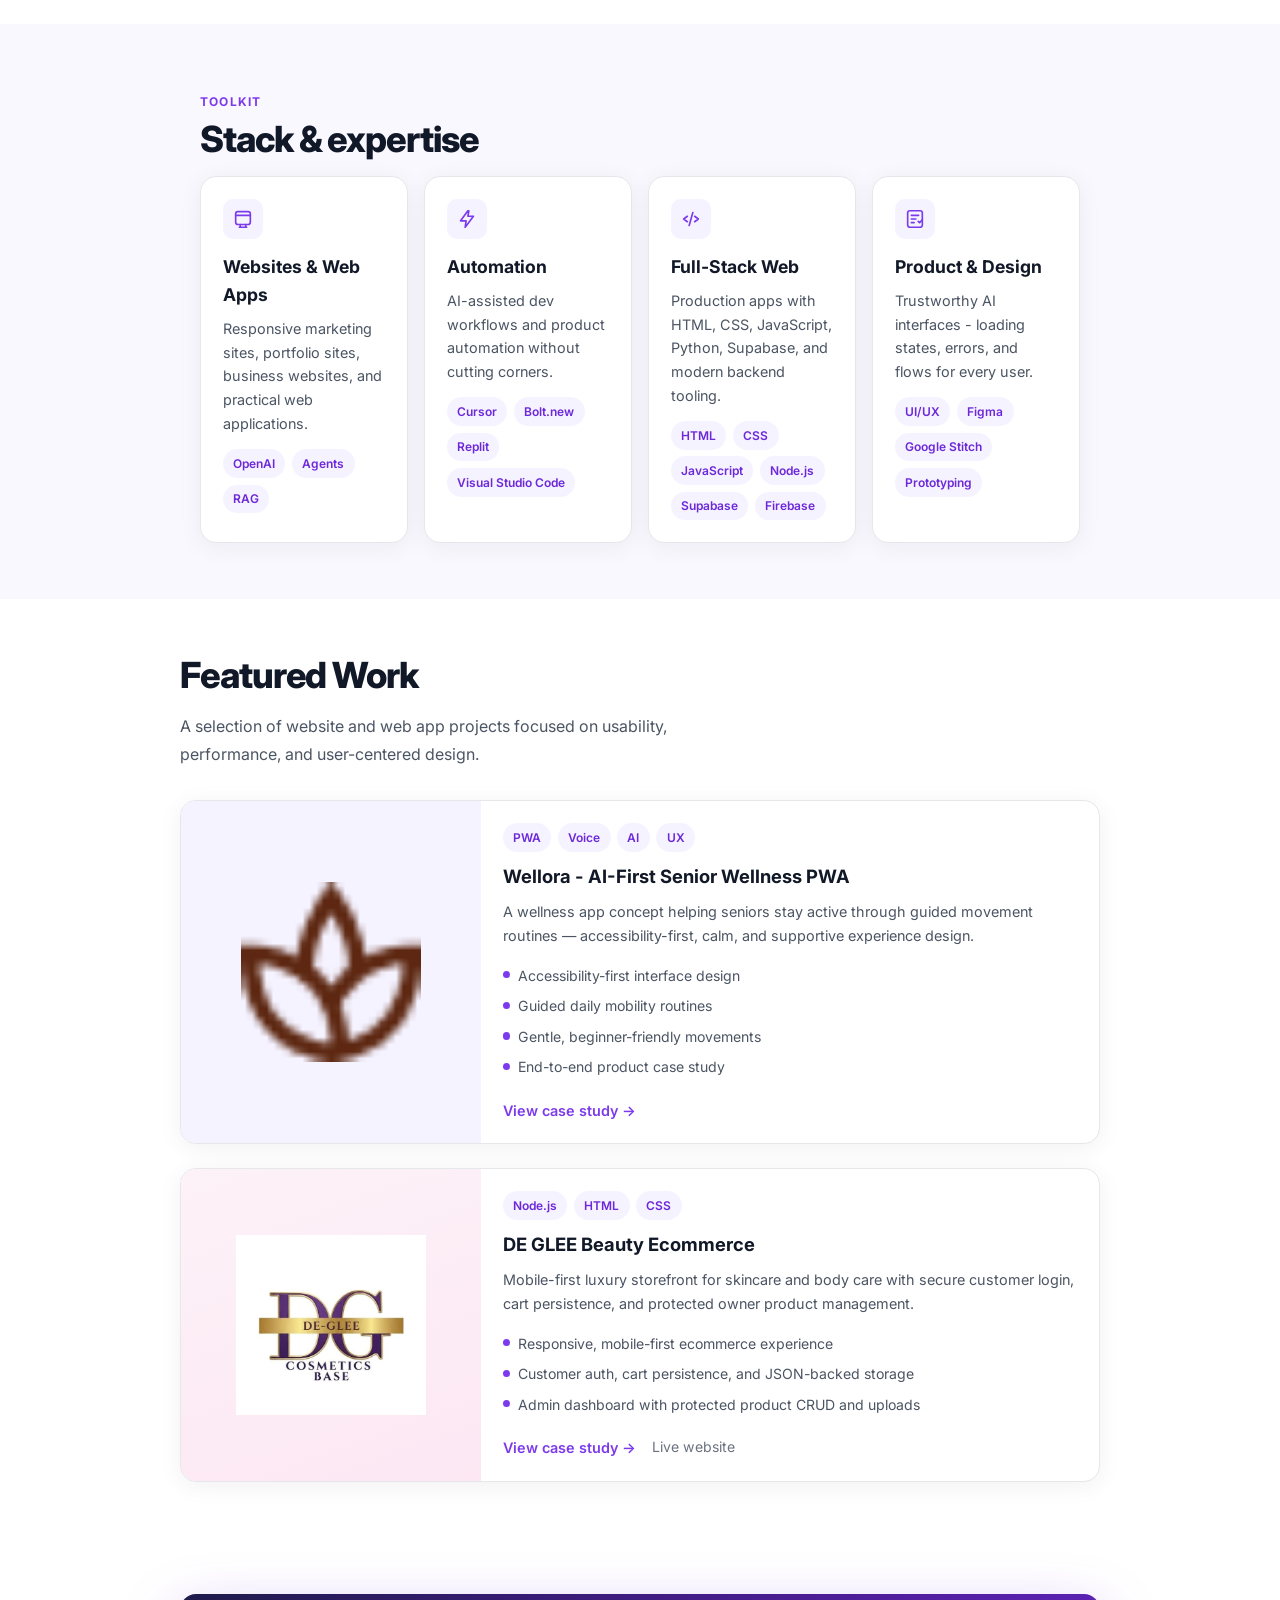
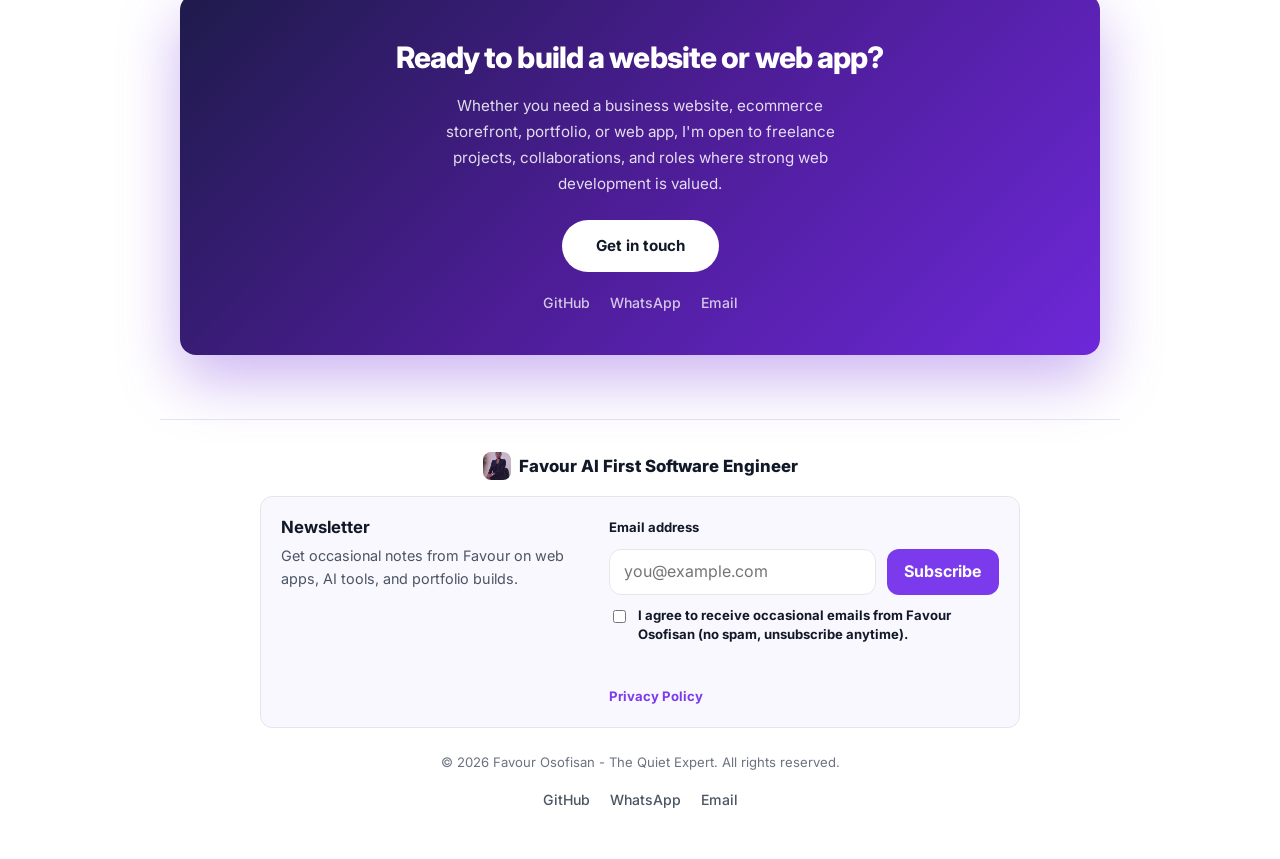
==== commit 81082d0b: "Portfolio update: add footer newsletter signup with consent checkbox, privacy policy page, and GDPR-" ====
--- a/index.html
+++ b/index.html
@@ -31,6 +31,7 @@
       <nav class="site-nav" id="site-nav">
         <a href="#about">About</a>
         <a href="#approach">Approach</a>
+        <a href="#services">Services</a>
         <a href="#stack">Stack</a>
         <a href="#work">Work</a>
         <a href="#contact">Contact</a>
@@ -99,7 +100,8 @@
               <article class="mini-card">
                 <div class="mini-card-icon" aria-hidden="true">
                   <svg width="22" height="22" viewBox="0 0 24 24" fill="none">
-                    <path d="M12 2a4 4 0 0 1 4 4v1h1a3 3 0 0 1 3 3v8a3 3 0 0 1-3 3H7a3 3 0 0 1-3-3V10a3 3 0 0 1 3-3h1V6a4 4 0 0 1 4-4z" stroke="currentColor" stroke-width="1.8"/>
+                    <path d="M4 6.5A2.5 2.5 0 0 1 6.5 4h11A2.5 2.5 0 0 1 20 6.5v9A2.5 2.5 0 0 1 17.5 18h-11A2.5 2.5 0 0 1 4 15.5v-9Z" stroke="currentColor" stroke-width="1.8"/>
+                    <path d="M8 21h8M10 18v3M14 18v3M4 8h16" stroke="currentColor" stroke-width="1.8" stroke-linecap="round"/>
                   </svg>
                 </div>
                 <h3>Web Builder</h3>
@@ -108,7 +110,8 @@
               <article class="mini-card">
                 <div class="mini-card-icon" aria-hidden="true">
                   <svg width="22" height="22" viewBox="0 0 24 24" fill="none">
-                    <path d="M8 6h13M8 12h13M8 18h13M3 6h.01M3 12h.01M3 18h.01" stroke="currentColor" stroke-width="2" stroke-linecap="round"/>
+                    <path d="M8 4h8l4 4v12H4V4h4Z" stroke="currentColor" stroke-width="1.8" stroke-linejoin="round"/>
+                    <path d="M16 4v4h4M8 13l-2 2 2 2M16 13l2 2-2 2M13 12l-2 6" stroke="currentColor" stroke-width="1.8" stroke-linecap="round" stroke-linejoin="round"/>
                   </svg>
                 </div>
                 <h3>Full Stack</h3>
@@ -117,7 +120,8 @@
               <article class="mini-card">
                 <div class="mini-card-icon" aria-hidden="true">
                   <svg width="22" height="22" viewBox="0 0 24 24" fill="none">
-                    <path d="M12 3l1.5 4.5H18l-3.7 2.7 1.4 4.5L12 12l-3.7 2.7 1.4-4.5L6 7.5h4.5L12 3z" stroke="currentColor" stroke-width="1.6" stroke-linejoin="round"/>
+                    <path d="M4 5.5A2.5 2.5 0 0 1 6.5 3h11A2.5 2.5 0 0 1 20 5.5v13A2.5 2.5 0 0 1 17.5 21h-11A2.5 2.5 0 0 1 4 18.5v-13Z" stroke="currentColor" stroke-width="1.8"/>
+                    <path d="M8 8h8M8 12h5M8 16h3M15.5 14.5l1.5 1.5 3-3" stroke="currentColor" stroke-width="1.8" stroke-linecap="round" stroke-linejoin="round"/>
                   </svg>
                 </div>
                 <h3>Product &amp; Design</h3>
@@ -192,6 +196,56 @@
         </div>
       </section>
 
+      <!-- Services -->
+      <section class="services section" id="services">
+        <div class="section-inner">
+          <p class="section-label">Services</p>
+          <h2 class="section-title">Clear builds for businesses, founders, and product ideas</h2>
+          <p class="section-lead">
+            I help turn ideas into polished websites and web apps with the right mix of design,
+            frontend development, backend setup, and practical AI features.
+          </p>
+
+          <div class="services-grid">
+            <article class="service-card card">
+              <div class="service-icon" aria-hidden="true">
+                <svg width="22" height="22" viewBox="0 0 24 24" fill="none">
+                  <path d="M4 6.5A2.5 2.5 0 0 1 6.5 4h11A2.5 2.5 0 0 1 20 6.5v9A2.5 2.5 0 0 1 17.5 18h-11A2.5 2.5 0 0 1 4 15.5v-9Z" stroke="currentColor" stroke-width="1.8"/>
+                  <path d="M8 21h8M10 18v3M14 18v3M4 8h16" stroke="currentColor" stroke-width="1.8" stroke-linecap="round"/>
+                </svg>
+              </div>
+              <h3>Website Landing Pages</h3>
+              <p>Clean landing pages for personal brands, services, portfolios, and small businesses.</p>
+              <a class="service-link" href="#contact">Request a landing page</a>
+            </article>
+
+            <article class="service-card card">
+              <div class="service-icon" aria-hidden="true">
+                <svg width="22" height="22" viewBox="0 0 24 24" fill="none">
+                  <path d="M4 7h16M7 7V5h10v2M6 7l1 13h10l1-13" stroke="currentColor" stroke-width="1.8" stroke-linecap="round" stroke-linejoin="round"/>
+                  <path d="M9 11h6M9 15h4" stroke="currentColor" stroke-width="1.8" stroke-linecap="round"/>
+                </svg>
+              </div>
+              <h3>Ecommerce Storefronts</h3>
+              <p>Product pages, carts, checkout flows, admin-friendly catalog structures, and polished shopping UX.</p>
+              <a class="service-link" href="#work">See ecommerce work</a>
+            </article>
+
+            <article class="service-card card">
+              <div class="service-icon" aria-hidden="true">
+                <svg width="22" height="22" viewBox="0 0 24 24" fill="none">
+                  <path d="M5 5h14v14H5V5Z" stroke="currentColor" stroke-width="1.8" stroke-linejoin="round"/>
+                  <path d="M9 9h6M9 13h6M9 17h3" stroke="currentColor" stroke-width="1.8" stroke-linecap="round"/>
+                </svg>
+              </div>
+              <h3>Web App MVPs</h3>
+              <p>Usable product prototypes with real flows, responsive interfaces, data handling, and deployment support.</p>
+              <a class="service-link" href="#contact">Plan an MVP</a>
+            </article>
+          </div>
+        </div>
+      </section>
+
       <!-- Stack -->
       <section class="stack section section-tint" id="stack">
         <div class="section-inner">
@@ -199,7 +253,12 @@
           <h2 class="section-title">Stack &amp; expertise</h2>
           <div class="stack-grid">
             <article class="info-card card">                          
-              <div class="card-icon">AI</div>
+              <div class="card-icon" aria-hidden="true">
+                <svg width="22" height="22" viewBox="0 0 24 24" fill="none">
+                  <path d="M4 6.5A2.5 2.5 0 0 1 6.5 4h11A2.5 2.5 0 0 1 20 6.5v9A2.5 2.5 0 0 1 17.5 18h-11A2.5 2.5 0 0 1 4 15.5v-9Z" stroke="currentColor" stroke-width="1.8"/>
+                  <path d="M4 8h16M9 18v3M15 18v3M8 21h8" stroke="currentColor" stroke-width="1.8" stroke-linecap="round"/>
+                </svg>
+              </div>
               <h3>Websites &amp; Web Apps</h3>
               <p>Responsive marketing sites, portfolio sites, business websites, and practical web applications.</p>
               <div class="tag-row">
@@ -207,7 +266,11 @@
               </div>
             </article>
             <article class="info-card card">
-              <div class="card-icon">⚡</div>
+              <div class="card-icon" aria-hidden="true">
+                <svg width="22" height="22" viewBox="0 0 24 24" fill="none">
+                  <path d="M13 3 5 14h6l-1 7 9-12h-6l1-6Z" stroke="currentColor" stroke-width="1.8" stroke-linejoin="round"/>
+                </svg>
+              </div>
               <h3>Automation</h3>
               <p>AI-assisted dev workflows and product automation without cutting corners.</p>
               <div class="tag-row">
@@ -215,17 +278,26 @@
               </div>
             </article>
             <article class="info-card card">
-              <div class="card-icon">&lt;/&gt;</div>
+              <div class="card-icon" aria-hidden="true">
+                <svg width="22" height="22" viewBox="0 0 24 24" fill="none">
+                  <path d="m8 9-4 3 4 3M16 9l4 3-4 3M14 5l-4 14" stroke="currentColor" stroke-width="1.8" stroke-linecap="round" stroke-linejoin="round"/>
+                </svg>
+              </div>
               <h3>Full-Stack Web</h3>
-              <p>Production apps with HTML, CSS, JavaScript, Python, and modern backend tooling.</p>
+              <p>Production apps with HTML, CSS, JavaScript, Python, Supabase, and modern backend tooling.</p>
               <div class="tag-row">
                 <span>HTML</span><span>CSS</span><span>JavaScript</span><span>Node.js</span><span>Supabase</span><span>Firebase</span>
               </div>
             </article>
             <article class="info-card card">
-              <div class="card-icon">UX</div>
+              <div class="card-icon" aria-hidden="true">
+                <svg width="22" height="22" viewBox="0 0 24 24" fill="none">
+                  <path d="M4 5.5A2.5 2.5 0 0 1 6.5 3h11A2.5 2.5 0 0 1 20 5.5v13A2.5 2.5 0 0 1 17.5 21h-11A2.5 2.5 0 0 1 4 18.5v-13Z" stroke="currentColor" stroke-width="1.8"/>
+                  <path d="M8 8h8M8 12h5M8 16h3M15.5 14.5l1.5 1.5 3-3" stroke="currentColor" stroke-width="1.8" stroke-linecap="round" stroke-linejoin="round"/>
+                </svg>
+              </div>
               <h3>Product &amp; Design</h3>
-              <p>Trustworthy AI interfaces — loading states, errors, and flows for every user.</p>
+              <p>Trustworthy AI interfaces - loading states, errors, and flows for every user.</p>
               <div class="tag-row">
                 <span>UI/UX</span><span>Figma</span><span>Google Stitch</span><span>Prototyping</span>
               </div>
@@ -259,13 +331,13 @@
                   <span class="tag tag-ai">AI</span>
                   <span class="tag tag-vercel">UX</span>
                 </div>
-                <h3>Wellora — AI-First Senior Wellness PWA</h3>
+                <h3>Wellora - AI-First Senior Wellness PWA</h3>
                 <p>
                   A wellness app concept helping seniors stay active through guided movement routines —
                   accessibility-first, calm, and supportive experience design.
                 </p>
                 <ul class="check-list">
-                  <li>Accessibility first interface design</li>
+                  <li>Accessibility-first interface design</li>
                   <li>Guided daily mobility routines</li>
                   <li>Gentle, beginner-friendly movements</li>
                   <li>End-to-end product case study</li>
@@ -319,11 +391,11 @@
             Whether you need a business website, ecommerce storefront, portfolio, or web app, I'm open
             to freelance projects, collaborations, and roles where strong web development is valued.
           </p>
-          <a class="btn btn-cta" href="mailto:hello@portfolio.dev">Get in touch</a>
+          <a class="btn btn-cta" href="mailto:favourosofisan@gmail.com">Get in touch</a>
           <div class="cta-social">
-            <a href="https://github.com" target="_blank" rel="noreferrer">GitHub</a>
-            <a href="https://www.linkedin.com" target="_blank" rel="noreferrer">LinkedIn</a>
-            <a href="mailto:hello@portfolio.dev">Email</a>
+            <a href="https://github.com/favourosofisan-dev" target="_blank" rel="noreferrer">GitHub</a>
+            <a href="https://wa.me/message/AQPFMPMAICJSE1" target="_blank" rel="noreferrer">WhatsApp</a>
+            <a href="mailto:favourosofisan@gmail.com">Email</a>
           </div>
         </div>
       </section>
@@ -334,14 +406,34 @@
         <span class="brand-icon brand-photo" aria-hidden="true"></span>
         <span class="brand-text">Favour AI First Software Engineer</span>
       </a>
-      <p>&copy; <span id="year"></span> Favour Osofisan — The Quiet Expert. All rights reserved.</p>
+      <section class="footer-newsletter" aria-labelledby="footer-newsletter-title">
+        <div>
+          <h2 id="footer-newsletter-title">Newsletter</h2>
+          <p>Get occasional notes from Favour on web apps, AI tools, and portfolio builds.</p>
+        </div>
+        <form class="footer-newsletter-form" data-newsletter-form>
+          <label for="footer-newsletter-email">Email address</label>
+          <div class="footer-newsletter-row">
+            <input id="footer-newsletter-email" name="email" type="email" autocomplete="email" placeholder="you@example.com" required />
+            <button type="submit">Subscribe</button>
+          </div>
+          <label class="consent-check" for="footer-newsletter-consent">
+            <input id="footer-newsletter-consent" name="consent" type="checkbox" value="I agree to receive occasional emails from Favour Osofisan (no spam, unsubscribe anytime)." required />
+            <span>I agree to receive occasional emails from Favour Osofisan (no spam, unsubscribe anytime).</span>
+          </label>
+          <p class="newsletter-message" data-newsletter-message role="status" aria-live="polite"></p>
+          <a class="privacy-link" href="privacy.html">Privacy Policy</a>
+        </form>
+      </section>
+      <p>&copy; <span id="year"></span> Favour Osofisan - The Quiet Expert. All rights reserved.</p>
       <nav class="footer-nav" aria-label="Social links">
-        <a href="https://github.com" target="_blank" rel="noreferrer">GitHub</a>
-        <a href="https://www.linkedin.com" target="_blank" rel="noreferrer">LinkedIn</a>
-        <a href="mailto:hello@portfolio.dev">Email</a>
+        <a href="https://github.com/favourosofisan-dev" target="_blank" rel="noreferrer">GitHub</a>
+        <a href="https://wa.me/message/AQPFMPMAICJSE1" target="_blank" rel="noreferrer">WhatsApp</a>
+        <a href="mailto:favourosofisan@gmail.com">Email</a>
       </nav>
     </footer>
 
+    <script src="supabase-config.js"></script>
     <script src="script.js"></script>
   </body>
 </html>
--- a/style.css
+++ b/style.css
@@ -593,6 +593,51 @@
   margin-top: 0.65rem;
 }
 
+.services-grid {
+  display: grid;
+  gap: 1rem;
+}
+
+.service-card {
+  padding: 1.35rem;
+}
+
+.service-icon {
+  display: inline-flex;
+  align-items: center;
+  justify-content: center;
+  width: 42px;
+  height: 42px;
+  border-radius: 10px;
+  background: var(--purple-light);
+  color: var(--purple);
+  margin-bottom: 0.85rem;
+}
+
+.service-card h3 {
+  margin: 0 0 0.5rem;
+  font-size: 1.08rem;
+  font-weight: 750;
+}
+
+.service-card p {
+  margin: 0 0 0.9rem;
+  color: var(--text-muted);
+  font-size: 0.92rem;
+  line-height: 1.65;
+}
+
+.service-link {
+  color: var(--purple);
+  font-size: 0.88rem;
+  font-weight: 750;
+}
+
+.service-link:hover,
+.service-link:focus-visible {
+  color: var(--purple-dark);
+}
+
 .stack-grid {
   display: grid;
   gap: 1rem;
@@ -921,6 +966,126 @@
   margin-bottom: 1rem;
 }
 
+.footer-newsletter {
+  display: grid;
+  gap: 1rem;
+  margin: 0 auto 1.5rem;
+  padding: 1.25rem;
+  max-width: 760px;
+  text-align: left;
+  border: 1px solid var(--border);
+  border-radius: var(--radius-sm);
+  background: var(--bg-tint);
+}
+
+.footer-newsletter h2 {
+  margin: 0 0 0.35rem;
+  font-size: 1.05rem;
+  line-height: 1.3;
+}
+
+.footer-newsletter p {
+  margin: 0;
+  color: var(--text-muted);
+  font-size: 0.9rem;
+  line-height: 1.6;
+}
+
+.footer-newsletter-form {
+  display: grid;
+  gap: 0.7rem;
+}
+
+.footer-newsletter-form > label {
+  color: var(--text);
+  font-size: 0.82rem;
+  font-weight: 700;
+}
+
+.footer-newsletter-row {
+  display: grid;
+  gap: 0.65rem;
+}
+
+.footer-newsletter-row input {
+  width: 100%;
+  min-height: 46px;
+  padding: 0 0.9rem;
+  border: 1px solid var(--border);
+  border-radius: var(--radius-sm);
+  background: #fff;
+  color: var(--text);
+  font: inherit;
+}
+
+.footer-newsletter-row input:focus {
+  outline: 3px solid rgba(124, 58, 237, 0.16);
+  border-color: var(--purple);
+}
+
+.footer-newsletter-row button {
+  min-height: 46px;
+  padding: 0 1.1rem;
+  border: 0;
+  border-radius: var(--radius-sm);
+  background: var(--purple);
+  color: #fff;
+  font: inherit;
+  font-weight: 700;
+}
+
+.footer-newsletter-row button:hover,
+.footer-newsletter-row button:focus-visible {
+  background: var(--purple-dark);
+}
+
+.footer-newsletter-row button:disabled {
+  cursor: wait;
+  opacity: 0.72;
+}
+
+.consent-check {
+  display: grid;
+  grid-template-columns: auto 1fr;
+  gap: 0.55rem;
+  align-items: start;
+  color: var(--text-muted);
+  font-size: 0.78rem;
+  line-height: 1.45;
+}
+
+.consent-check input {
+  margin-top: 0.2rem;
+  accent-color: var(--purple);
+}
+
+.privacy-link {
+  justify-self: start;
+  color: var(--purple);
+  font-size: 0.82rem;
+  font-weight: 700;
+}
+
+.privacy-link:hover,
+.privacy-link:focus-visible {
+  color: var(--purple-dark);
+}
+
+.newsletter-message {
+  min-height: 1.2rem;
+  margin: 0;
+  font-size: 0.8rem;
+  line-height: 1.45;
+}
+
+.newsletter-message.is-success {
+  color: #15803d;
+}
+
+.newsletter-message.is-error {
+  color: #b91c1c;
+}
+
 .site-footer > p {
   margin: 0 0 1rem;
   font-size: 0.82rem;
@@ -972,6 +1137,10 @@
     grid-template-columns: repeat(2, 1fr);
   }
 
+  .services-grid {
+    grid-template-columns: repeat(3, 1fr);
+  }
+
   .portrait-image {
     max-width: 100%;
   }
@@ -1003,6 +1172,15 @@
 
   .project-media {
     min-height: 100%;
+  }
+
+  .footer-newsletter {
+    grid-template-columns: minmax(0, 0.8fr) minmax(320px, 1fr);
+    align-items: start;
+  }
+
+  .footer-newsletter-row {
+    grid-template-columns: minmax(0, 1fr) auto;
   }
 
   .hero {
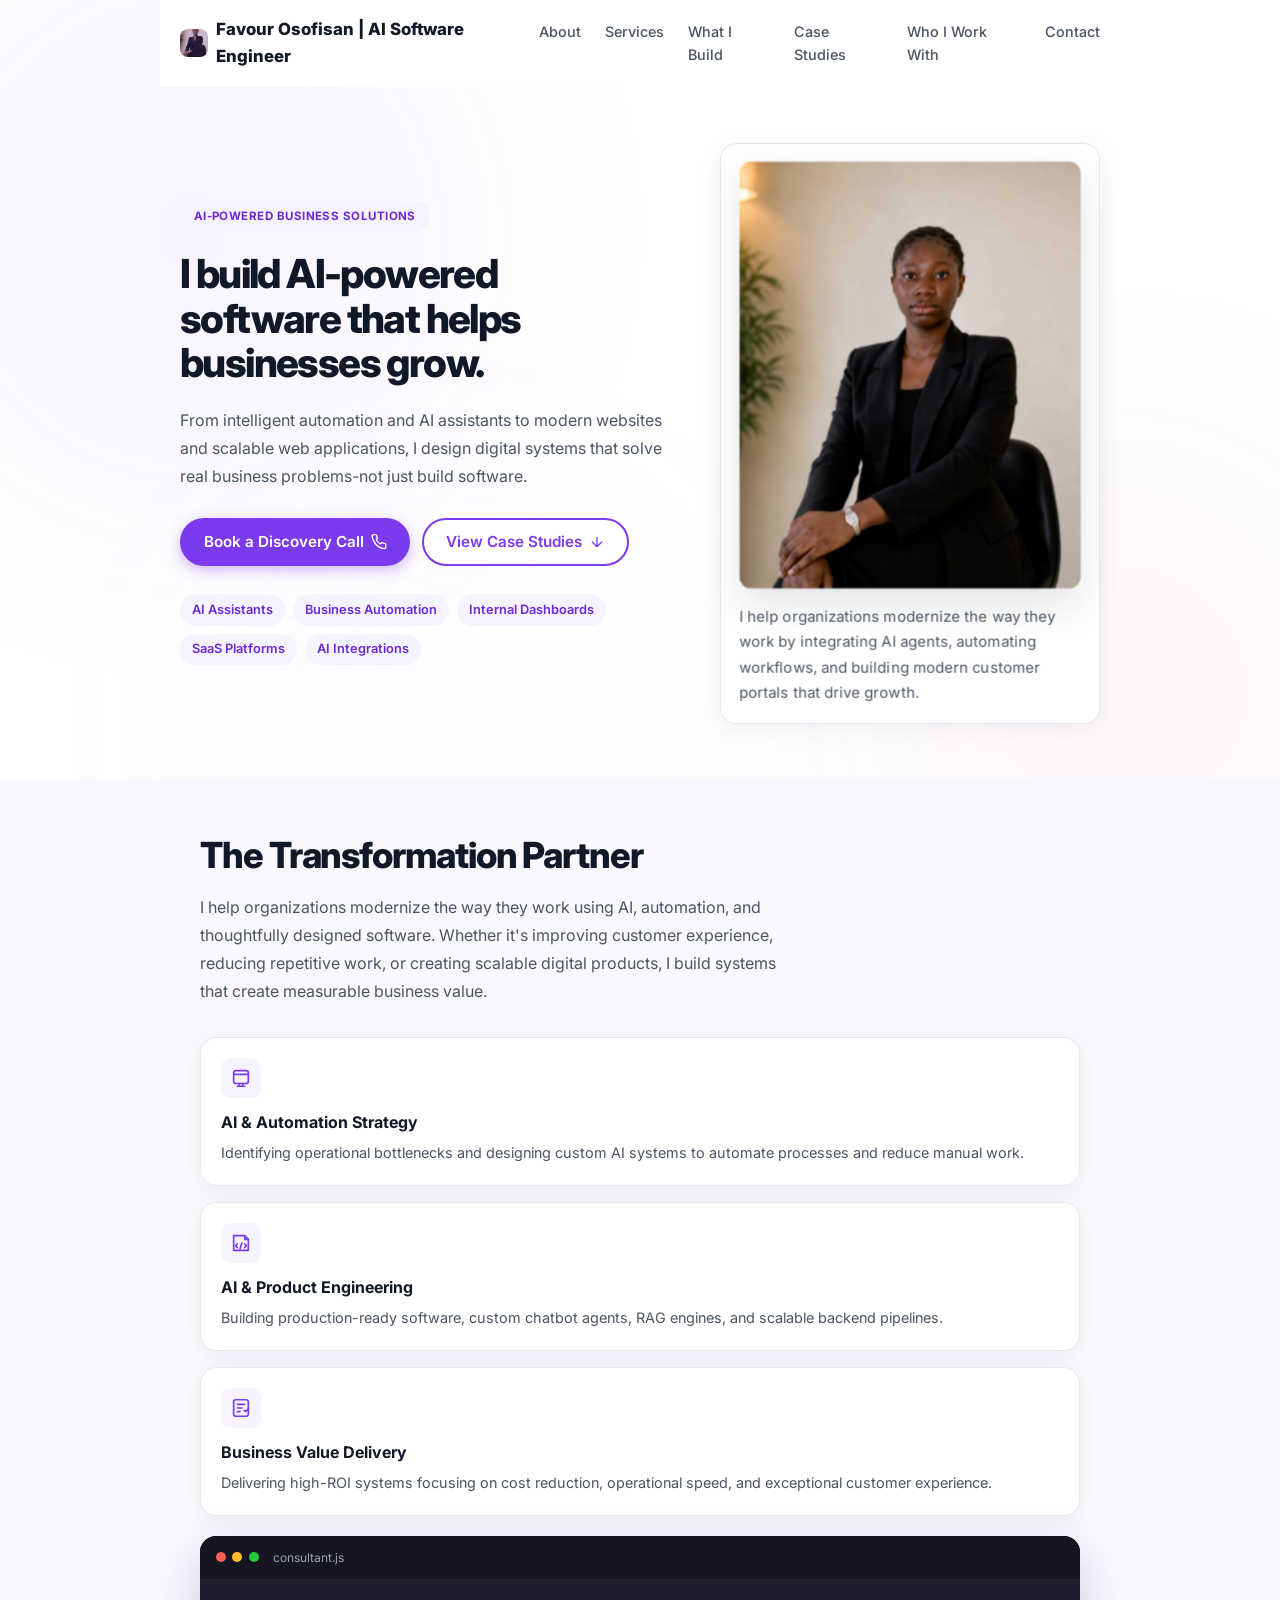
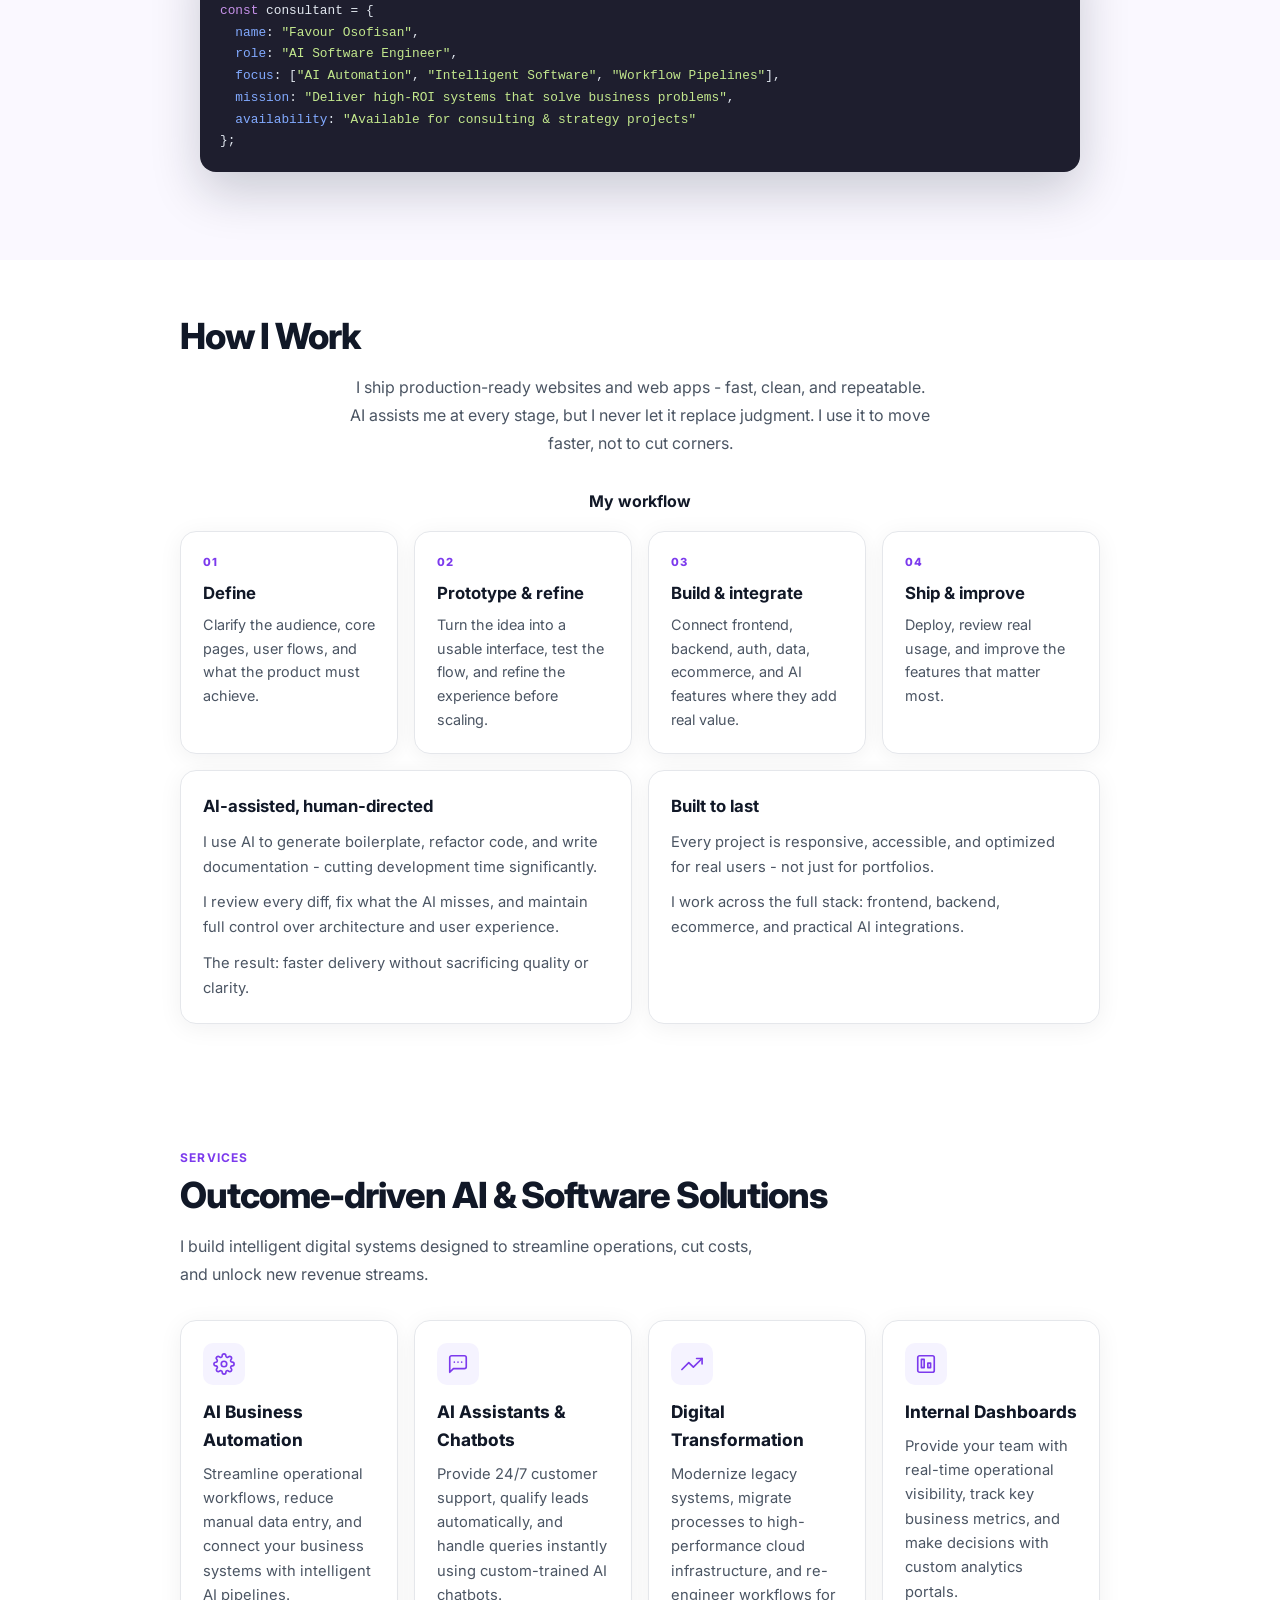
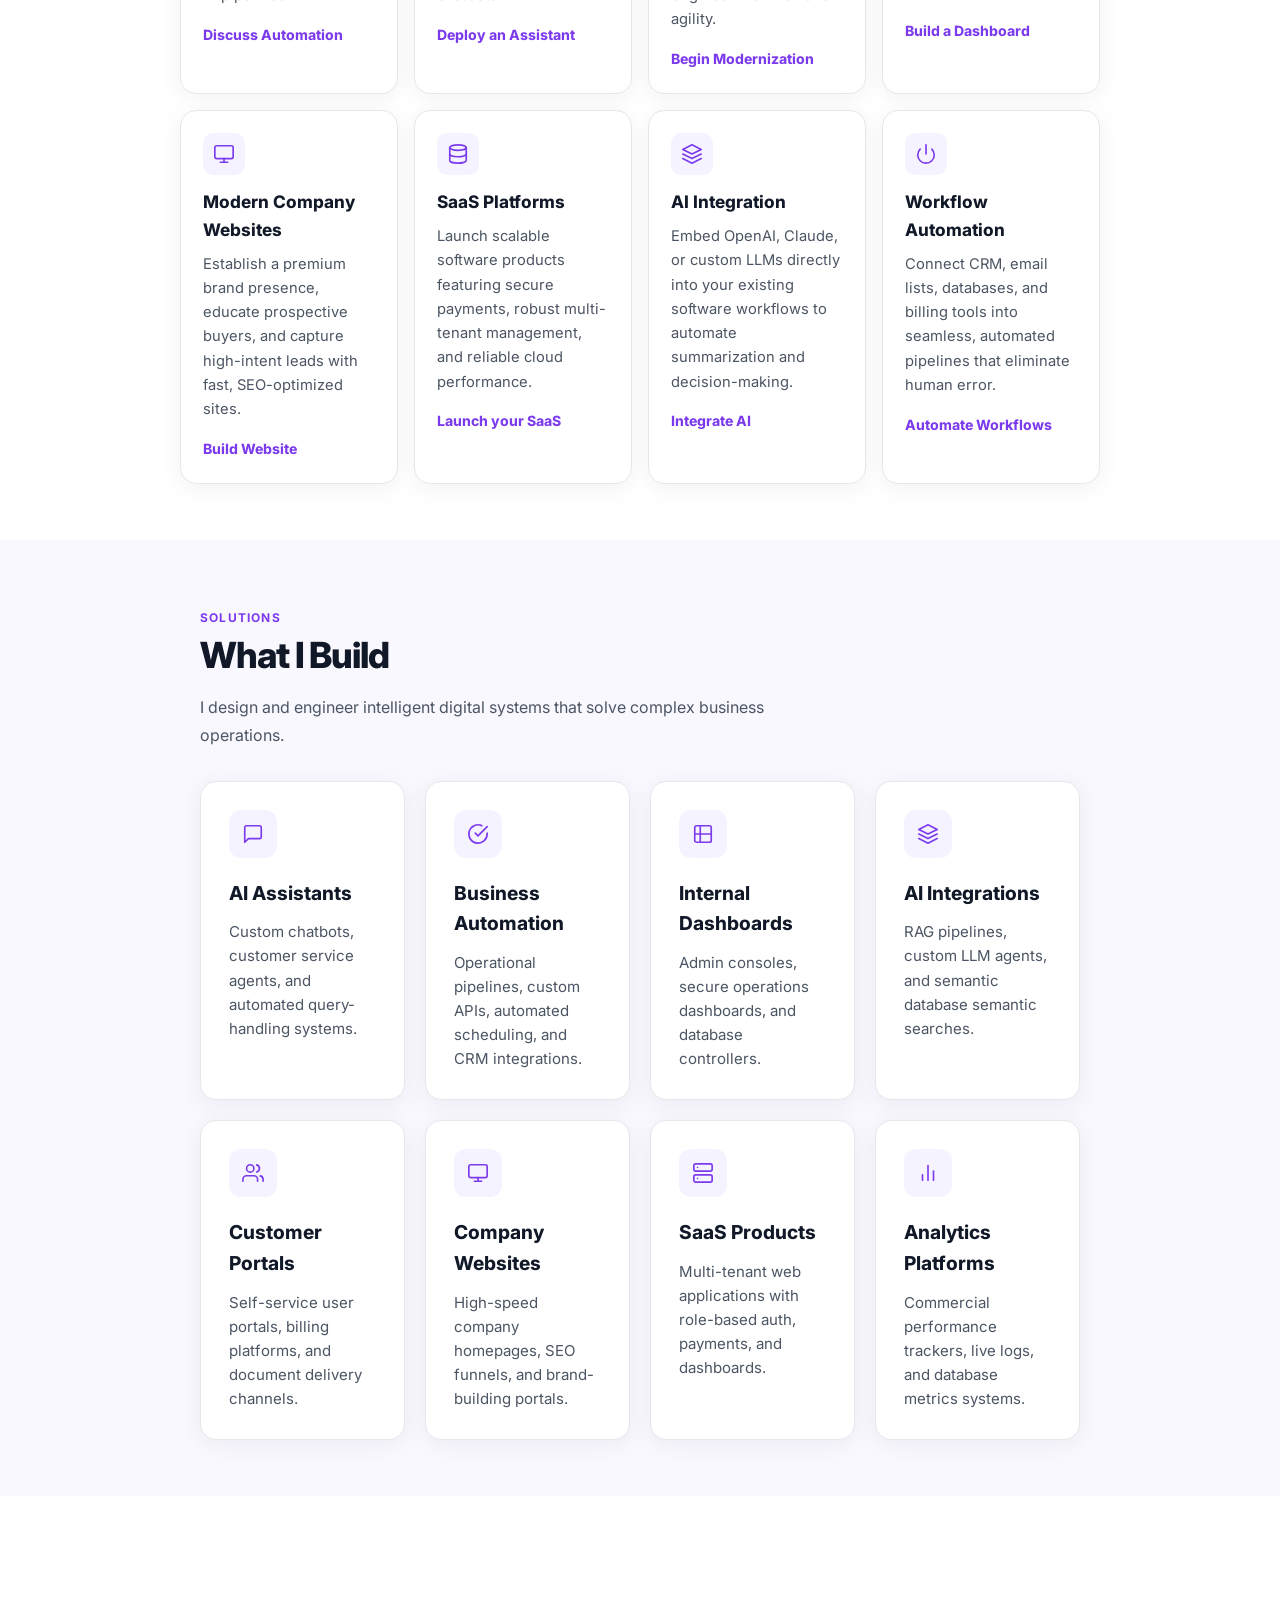
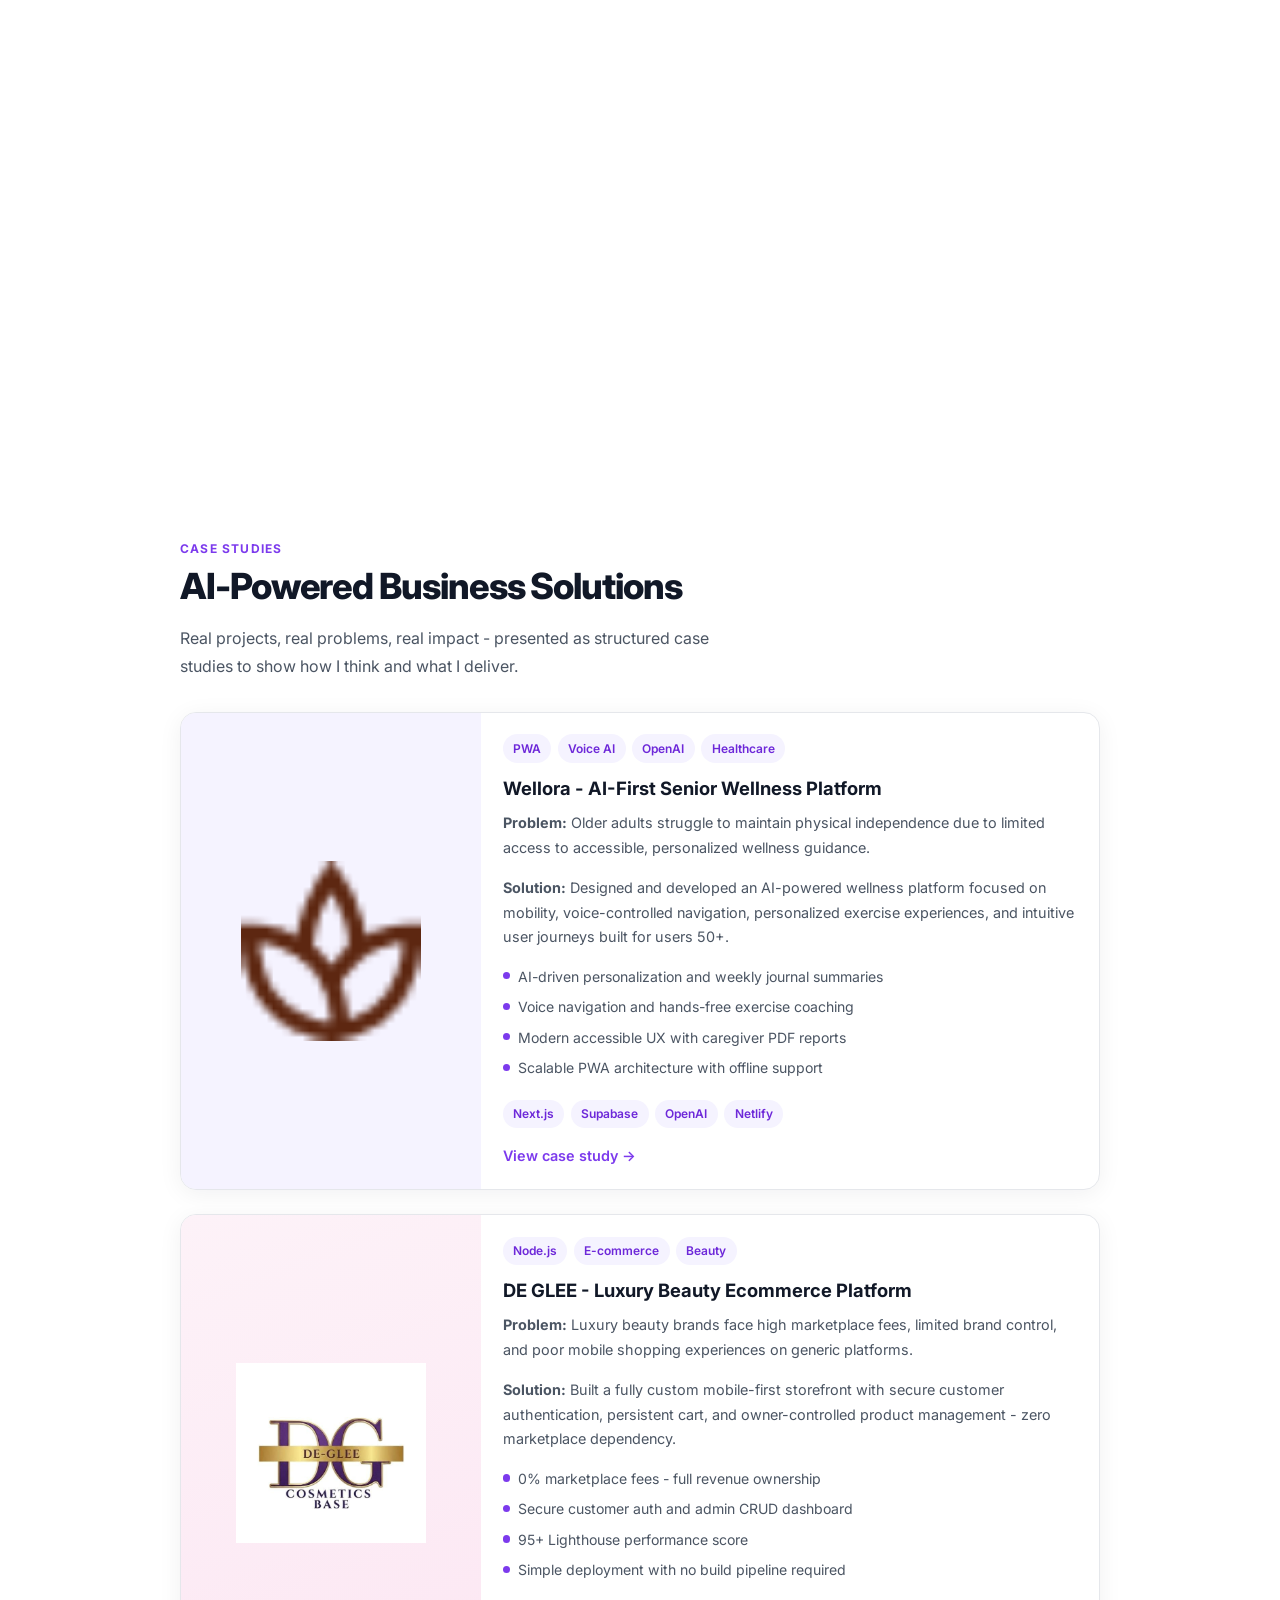
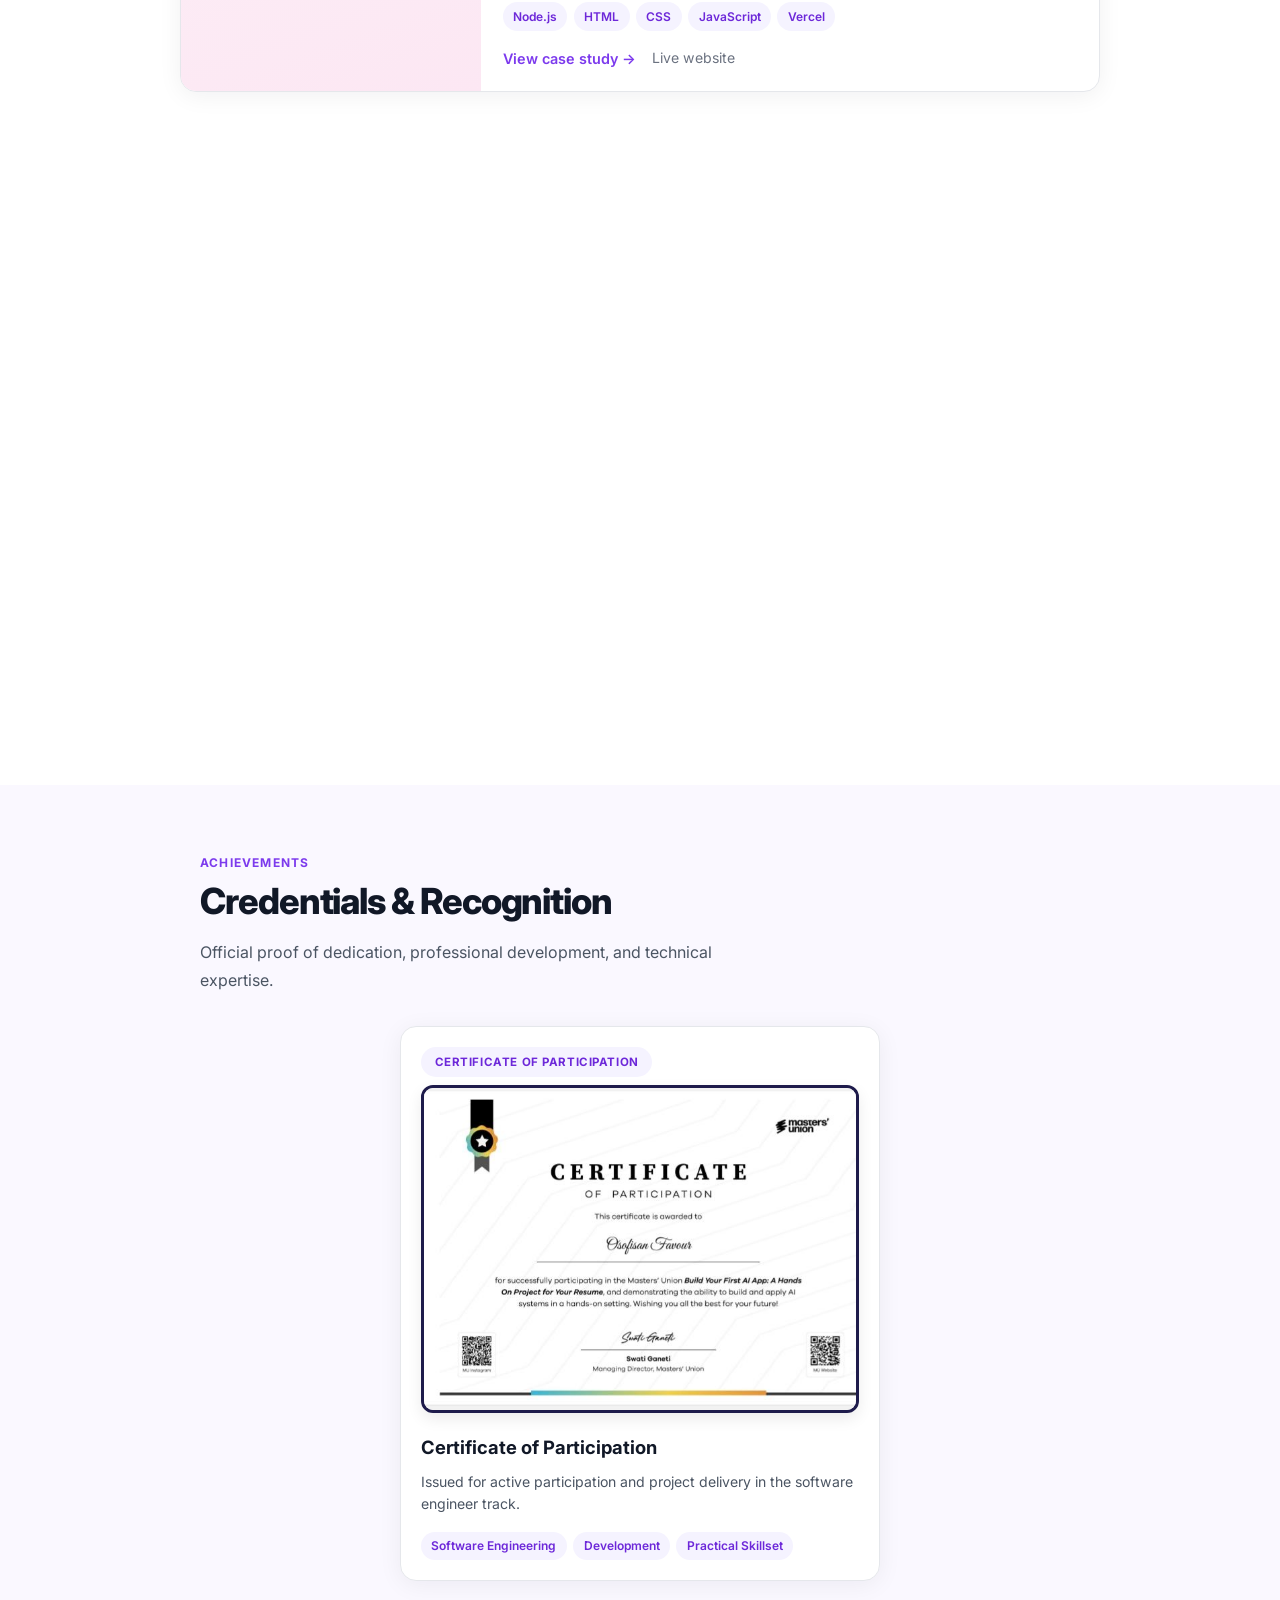
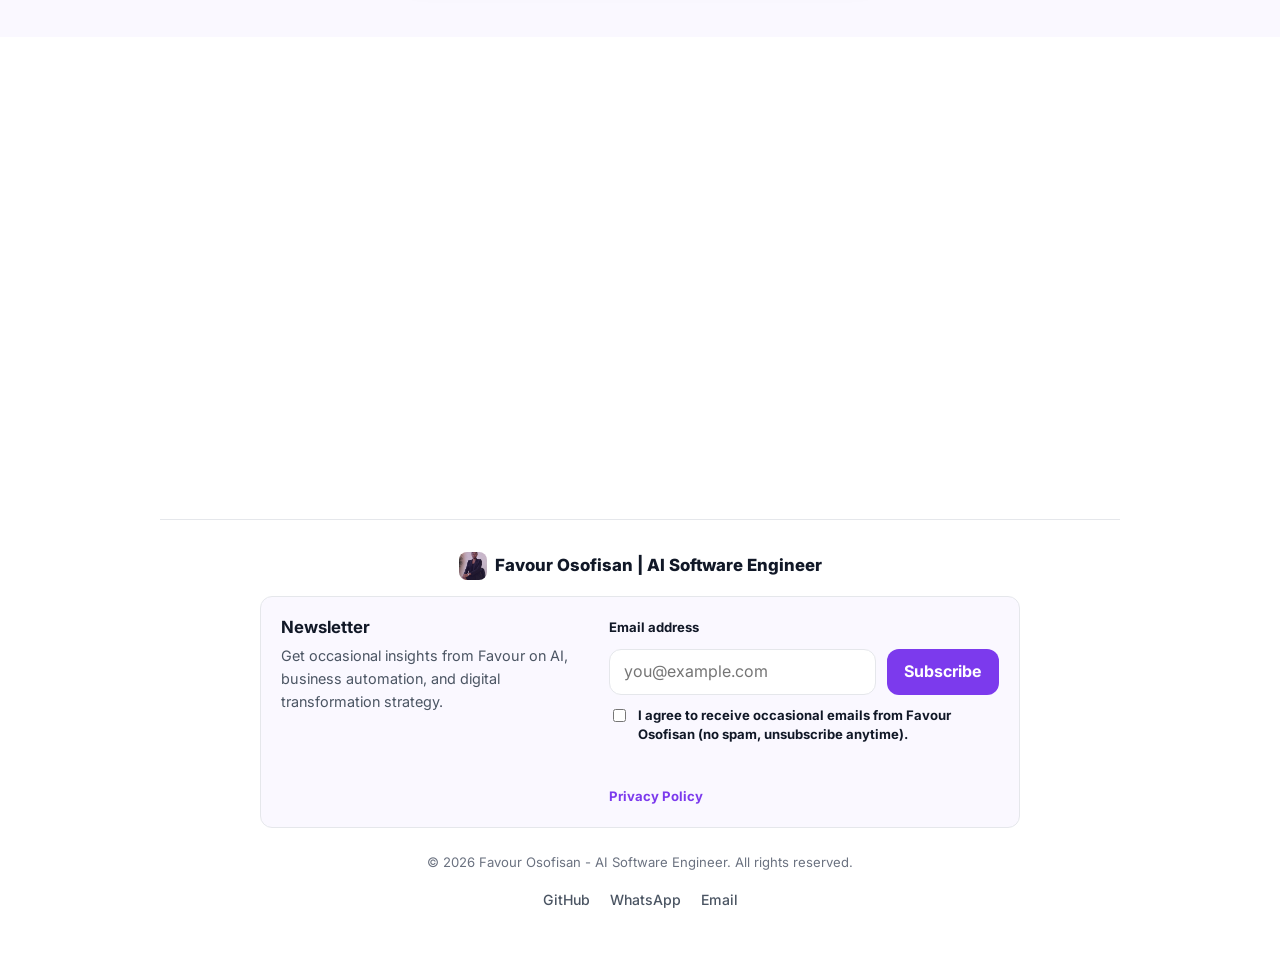
==== commit 9d98fddf: "update portfolio; add wellora case study,certificate image" ====
--- a/index.html
+++ b/index.html
@@ -1,439 +1,842 @@
-<!DOCTYPE html>
+﻿<!DOCTYPE html>
 <html lang="en">
-  <head>
-    <meta charset="UTF-8" />
-    <meta name="viewport" content="width=device-width, initial-scale=1.0" />
-    <title>Favour Osofisan | Websites &amp; Web Apps Developer</title>
-    <meta
-      name="description"
-      content="Favour Osofisan builds polished websites and web apps for brands, businesses, ecommerce, and AI-powered product ideas."
-    />
-    <link rel="preconnect" href="https://fonts.googleapis.com" />
-    <link rel="preconnect" href="https://fonts.gstatic.com" crossorigin />
-    <link
-      href="https://fonts.googleapis.com/css2?family=Inter:wght@400;500;600;700;800&display=swap"
-      rel="stylesheet"
-    />
-    <link rel="icon" href="images/new%20portfolio%20image.jpeg" />
-    <link rel="stylesheet" href="style.css" />
-  </head>
-  <body>
-    <header class="site-header">
-      <a class="brand" href="#hero" aria-label="Home">
-        <span class="brand-icon brand-photo" aria-hidden="true"></span>
-        <span class="brand-text">Favour AI First Software Engineer</span>
-      </a>
-      <button class="menu-toggle" type="button" aria-expanded="false" aria-controls="site-nav" aria-label="Open menu">
-        <span></span>
-        <span></span>
-        <span></span>
-      </button>
-      <nav class="site-nav" id="site-nav">
-        <a href="#about">About</a>
-        <a href="#approach">Approach</a>
-        <a href="#services">Services</a>
-        <a href="#stack">Stack</a>
-        <a href="#work">Work</a>
-        <a href="#contact">Contact</a>
-      </nav>
-    </header>
-
-    <main>
-      <!-- Hero -->
-      <section class="hero section" id="hero">
-        <div class="hero-layout">
-          <div class="hero-content">
-            <span class="badge">Websites &amp; Web Apps Portfolio</span>
-            <h1>I build websites and web apps for brands, businesses, and product ideas</h1>
-            <p class="hero-copy">
-              I design and develop <strong>responsive websites, ecommerce storefronts, and practical web apps</strong>
-              with clean user experiences, strong frontend execution, and smart AI integrations when they add real value.
-            </p>
-            <div class="hero-actions">
-              <a class="btn btn-primary" href="#work">
-                See Projects
-                <svg width="16" height="16" viewBox="0 0 24 24" fill="none" aria-hidden="true">
-                  <path d="M12 5v14M5 12l7 7 7-7" stroke="currentColor" stroke-width="2" stroke-linecap="round" stroke-linejoin="round"/>
+
+<head>
+  <meta charset="UTF-8" />
+  <meta name="viewport" content="width=device-width, initial-scale=1.0" />
+  <title>Favour Osofisan | AI First Digital Transformation Consultant</title>
+  <meta name="description"
+    content="I help businesses leverage AI and modern software to automate operations, increase revenue, and create exceptional customer experiences." />
+  <link rel="preconnect" href="https://fonts.googleapis.com" />
+  <link rel="preconnect" href="https://fonts.gstatic.com" crossorigin />
+  <link href="https://fonts.googleapis.com/css2?family=Inter:wght@400;500;600;700;800&display=swap" rel="stylesheet" />
+  <link rel="icon" href="images/new%20portfolio%20image.jpeg" />
+  <link rel="stylesheet" href="style.css" />
+</head>
+
+<body>
+  <header class="site-header">
+    <a class="brand" href="#hero" aria-label="Home">
+      <span class="brand-icon brand-photo" aria-hidden="true"></span>
+      <span class="brand-text">Favour Osofisan | AI Software Engineer</span>
+    </a>
+    <button class="menu-toggle" type="button" aria-expanded="false" aria-controls="site-nav" aria-label="Open menu">
+      <span></span>
+      <span></span>
+      <span></span>
+    </button>
+    <nav class="site-nav" id="site-nav">
+      <a href="#about">About</a>
+      <a href="#services">Services</a>
+      <a href="#what-i-build">What I Build</a>
+      <a href="#work">Case Studies</a>
+      <a href="#industries">Who I Work With</a>
+      <a href="#contact">Contact</a>
+    </nav>
+  </header>
+
+  <main>
+    <!-- Hero -->
+    <section class="hero section" id="hero">
+      <div class="hero-layout">
+        <div class="hero-content">
+          <span class="badge">AI-Powered Business Solutions</span>
+          <h1>I build AI-powered software that helps businesses grow.</h1>
+          <p class="hero-copy">
+            From intelligent automation and AI assistants to modern websites and scalable web applications,
+            I design digital systems that solve real business problems-not just build software.
+          </p>
+          <div class="hero-actions">
+            <a class="btn btn-primary" href="tel:+2347064020576" id="book-call-btn">
+              Book a Discovery Call
+              <svg width="16" height="16" viewBox="0 0 24 24" fill="none" aria-hidden="true">
+                <path
+                  d="M22 16.92v3a2 2 0 0 1-2.18 2 19.79 19.79 0 0 1-8.63-3.07A19.5 19.5 0 0 1 4.69 11.9 19.79 19.79 0 0 1 1.61 3.27 2 2 0 0 1 3.6 1h3a2 2 0 0 1 2 1.72c.127.96.361 1.903.7 2.81a2 2 0 0 1-.45 2.11L7.91 8.6a16 16 0 0 0 6.15 6.15l.97-.97a2 2 0 0 1 2.11-.45c.907.339 1.85.573 2.81.7A2 2 0 0 1 22 16.92z"
+                  stroke="currentColor" stroke-width="2" stroke-linecap="round" stroke-linejoin="round" />
+              </svg>
+            </a>
+            <a class="btn btn-outline" href="#work">
+              View Case Studies
+              <svg width="16" height="16" viewBox="0 0 24 24" fill="none" aria-hidden="true">
+                <path d="M12 5v14M5 12l7 7 7-7" stroke="currentColor" stroke-width="2" stroke-linecap="round"
+                  stroke-linejoin="round" />
+              </svg>
+            </a>
+          </div>
+          <ul class="hero-pills" aria-label="Focus areas">
+            <li>AI Assistants</li>
+            <li>Business Automation</li>
+            <li>Internal Dashboards</li>
+            <li>SaaS Platforms</li>
+            <li>AI Integrations</li>
+          </ul>
+        </div>
+
+        <aside class="hero-portrait card glow-card tilt-3d" aria-label="Profile portrait">
+          <img class="portrait-image" src="images/new%20portfolio%20image.jpeg" alt="Portrait of Favour Osofisan" />
+          <p class="about-extra">
+            I help organizations modernize the way they work by integrating AI agents,
+            automating workflows, and building modern customer portals that drive growth.
+          </p>
+        </aside>
+      </div>
+    </section>
+
+    <!-- About: The Transformation Partner -->
+    <section class="about section section-tint" id="about">
+      <div class="section-inner">
+        <h2 class="section-title">The Transformation Partner</h2>
+        <p class="section-lead">
+          I help organizations modernize the way they work using AI, automation, and thoughtfully designed software.
+          Whether it's improving customer experience, reducing repetitive work, or creating scalable digital products,
+          I build systems that create measurable business value.
+        </p>
+
+        <div class="about-layout">
+          <div class="about-cards">
+            <article class="mini-card glow-card">
+              <div class="mini-card-icon" aria-hidden="true">
+                <svg width="22" height="22" viewBox="0 0 24 24" fill="none">
+                  <path
+                    d="M4 6.5A2.5 2.5 0 0 1 6.5 4h11A2.5 2.5 0 0 1 20 6.5v9A2.5 2.5 0 0 1 17.5 18h-11A2.5 2.5 0 0 1 4 15.5v-9Z"
+                    stroke="currentColor" stroke-width="1.8" />
+                  <path d="M8 21h8M10 18v3M14 18v3M4 8h16" stroke="currentColor" stroke-width="1.8"
+                    stroke-linecap="round" />
                 </svg>
-              </a>
-              <a class="btn btn-outline" href="#contact">
-                Hire Me
-                <svg width="16" height="16" viewBox="0 0 24 24" fill="none" aria-hidden="true">
-                  <path d="M7 17L17 7M17 7H7M17 7v10" stroke="currentColor" stroke-width="2" stroke-linecap="round" stroke-linejoin="round"/>
+              </div>
+              <h3>AI &amp; Automation Strategy</h3>
+              <p>Identifying operational bottlenecks and designing custom AI systems to automate processes and reduce
+                manual work.</p>
+            </article>
+            <article class="mini-card glow-card">
+              <div class="mini-card-icon" aria-hidden="true">
+                <svg width="22" height="22" viewBox="0 0 24 24" fill="none">
+                  <path d="M8 4h8l4 4v12H4V4h4Z" stroke="currentColor" stroke-width="1.8" stroke-linejoin="round" />
+                  <path d="M16 4v4h4M8 13l-2 2 2 2M16 13l2 2-2 2M13 12l-2 6" stroke="currentColor" stroke-width="1.8"
+                    stroke-linecap="round" stroke-linejoin="round" />
                 </svg>
-              </a>
-            </div>
-            <ul class="hero-pills" aria-label="Focus areas">
-              <li>Business Websites</li>
-              <li>Web Apps</li>
-              <li>E-commerce</li>
-              <li>AI Features</li>
-            </ul>
-          </div>
-
-          <aside class="hero-portrait card" aria-label="Profile portrait">
-            <img
-              class="portrait-image"
-              src="images/new%20portfolio%20image.jpeg"
-              alt="Portrait of Favour Osofisan"
-            />
-            <p class="about-extra">
-              I use modern tools to move quickly without sacrificing quality, from interface design
-              and responsive layouts to full-stack development and portfolio-ready case studies.
-            </p>
+              </div>
+              <h3>AI &amp; Product Engineering</h3>
+              <p>Building production-ready software, custom chatbot agents, RAG engines, and scalable backend pipelines.
+              </p>
+            </article>
+            <article class="mini-card glow-card">
+              <div class="mini-card-icon" aria-hidden="true">
+                <svg width="22" height="22" viewBox="0 0 24 24" fill="none">
+                  <path
+                    d="M4 5.5A2.5 2.5 0 0 1 6.5 3h11A2.5 2.5 0 0 1 20 5.5v13A2.5 2.5 0 0 1 17.5 21h-11A2.5 2.5 0 0 1 4 18.5v-13Z"
+                    stroke="currentColor" stroke-width="1.8" />
+                  <path d="M8 8h8M8 12h5M8 16h3M15.5 14.5l1.5 1.5 3-3" stroke="currentColor" stroke-width="1.8"
+                    stroke-linecap="round" stroke-linejoin="round" />
+                </svg>
+              </div>
+              <h3>Business Value Delivery</h3>
+              <p>Delivering high-ROI systems focusing on cost reduction, operational speed, and exceptional customer
+                experience.</p>
+            </article>
+          </div>
+
+          <aside class="code-panel glow-card" aria-label="Profile code snippet">
+            <div class="code-header">
+              <span class="dot red"></span>
+              <span class="dot yellow"></span>
+              <span class="dot green"></span>
+              <span class="code-filename">consultant.js</span>
+            </div>
+            <pre><code><span class="tok-keyword">const</span> consultant = {
+  <span class="tok-key">name</span>: <span class="tok-string">"Favour Osofisan"</span>,
+  <span class="tok-key">role</span>: <span class="tok-string">"AI Software Engineer"</span>,
+  <span class="tok-key">focus</span>: [<span class="tok-string">"AI Automation"</span>, <span class="tok-string">"Intelligent Software"</span>, <span class="tok-string">"Workflow Pipelines"</span>],
+  <span class="tok-key">mission</span>: <span class="tok-string">"Deliver high-ROI systems that solve business problems"</span>,
+  <span class="tok-key">availability</span>: <span class="tok-string">"Available for consulting &amp; strategy projects"</span>
+};</code></pre>
           </aside>
         </div>
-      </section>
-
-      <!-- About: The Quiet Expert -->
-      <section class="about section section-tint" id="about">
-        <div class="section-inner">
-          <h2 class="section-title">The Quiet Expert</h2>
-          <p class="section-lead">
-            I'm <strong>Favour Osofisan</strong>, a developer focused on building websites and web
-            apps that feel clear, modern, and useful. I work across frontend design, backend
-            integrations, ecommerce flows, and AI-powered features when a product needs them.
-          </p>
-
-          <div class="about-layout">
-            <div class="about-cards">
-              <article class="mini-card">
-                <div class="mini-card-icon" aria-hidden="true">
-                  <svg width="22" height="22" viewBox="0 0 24 24" fill="none">
-                    <path d="M4 6.5A2.5 2.5 0 0 1 6.5 4h11A2.5 2.5 0 0 1 20 6.5v9A2.5 2.5 0 0 1 17.5 18h-11A2.5 2.5 0 0 1 4 15.5v-9Z" stroke="currentColor" stroke-width="1.8"/>
-                    <path d="M8 21h8M10 18v3M14 18v3M4 8h16" stroke="currentColor" stroke-width="1.8" stroke-linecap="round"/>
+
+      </div>
+    </section>
+
+    <!-- Approach -->
+    <section class="approach section" id="approach">
+      <div class="section-inner">
+        <h2 class="section-title">How I Work</h2>
+        <p class="section-lead centered">
+          I ship production-ready websites and web apps - fast, clean, and repeatable.
+          AI assists me at every stage, but I never let it replace judgment. I use it to move faster, not to cut
+          corners.
+        </p>
+        <h3 class="approach-subtitle">My workflow</h3>
+        <ol class="approach-steps">
+          <li class="approach-step card glow-card">
+            <span class="step-num">01</span>
+            <h3>Define</h3>
+            <p>Clarify the audience, core pages, user flows, and what the product must achieve.</p>
+          </li>
+          <li class="approach-step card glow-card">
+            <span class="step-num">02</span>
+            <h3>Prototype &amp; refine</h3>
+            <p>Turn the idea into a usable interface, test the flow, and refine the experience before scaling.</p>
+          </li>
+          <li class="approach-step card glow-card">
+            <span class="step-num">03</span>
+            <h3>Build &amp; integrate</h3>
+            <p>Connect frontend, backend, auth, data, ecommerce, and AI features where they add real value.</p>
+          </li>
+          <li class="approach-step card glow-card">
+            <span class="step-num">04</span>
+            <h3>Ship &amp; improve</h3>
+            <p>Deploy, review real usage, and improve the features that matter most.</p>
+          </li>
+        </ol>
+        <div class="approach-notes">
+          <article class="approach-note card glow-card">
+            <h3>AI-assisted, human-directed</h3>
+            <p>I use AI to generate boilerplate, refactor code, and write documentation - cutting development time
+              significantly.</p>
+            <p>I review every diff, fix what the AI misses, and maintain full control over architecture and user
+              experience.</p>
+            <p>The result: faster delivery without sacrificing quality or clarity.</p>
+          </article>
+          <article class="approach-note card glow-card">
+            <h3>Built to last</h3>
+            <p>Every project is responsive, accessible, and optimized for real users - not just for portfolios.</p>
+            <p>I work across the full stack: frontend, backend, ecommerce, and practical AI integrations.</p>
+          </article>
+        </div>
+      </div>
+    </section>
+
+    <!-- Services -->
+    <section class="services section" id="services">
+      <div class="section-inner">
+        <p class="section-label">Services</p>
+        <h2 class="section-title">Outcome-driven AI &amp; Software Solutions</h2>
+        <p class="section-lead">
+          I build intelligent digital systems designed to streamline operations, cut costs, and unlock new revenue
+          streams.
+        </p>
+
+        <div class="services-grid">
+          <article class="service-card card glow-card">
+            <div class="service-icon" aria-hidden="true">
+              <svg width="22" height="22" viewBox="0 0 24 24" fill="none" stroke="currentColor" stroke-width="1.8"
+                stroke-linecap="round" stroke-linejoin="round">
+                <circle cx="12" cy="12" r="3" />
+                <path
+                  d="M19.4 15a1.65 1.65 0 0 0 .33 1.82l.06.06a2 2 0 1 1-2.83 2.83l-.06-.06a1.65 1.65 0 0 0-1.82-.33 1.65 1.65 0 0 0-1 1.51V21a2 2 0 0 1-4 0v-.09A1.65 1.65 0 0 0 9 19.4a1.65 1.65 0 0 0-1.82.33l-.06.06a2 2 0 1 1-2.83-2.83l.06-.06a1.65 1.65 0 0 0 .33-1.82 1.65 1.65 0 0 0-1.51-1H3a2 2 0 0 1 0-4h.09A1.65 1.65 0 0 0 4.6 9a1.65 1.65 0 0 0-.33-1.82l-.06-.06a2 2 0 1 1 2.83-2.83l.06.06a1.65 1.65 0 0 0 1.82.33H9a1.65 1.65 0 0 0 1-1.51V3a2 2 0 0 1 4 0v.09a1.65 1.65 0 0 0 1 1.51 1.65 1.65 0 0 0 1.82-.33l.06-.06a2 2 0 1 1 2.83 2.83l-.06.06a1.65 1.65 0 0 0-.33 1.82V9a1.65 1.65 0 0 0 1.51 1H21a2 2 0 0 1 0 4h-.09a1.65 1.65 0 0 0-1.51 1z" />
+              </svg>
+            </div>
+            <h3>AI Business Automation</h3>
+            <p>Streamline operational workflows, reduce manual data entry, and connect your business systems with
+              intelligent AI pipelines.</p>
+            <a class="service-link" href="#contact">Discuss Automation</a>
+          </article>
+
+          <article class="service-card card glow-card">
+            <div class="service-icon" aria-hidden="true">
+              <svg width="22" height="22" viewBox="0 0 24 24" fill="none" stroke="currentColor" stroke-width="1.8"
+                stroke-linecap="round" stroke-linejoin="round">
+                <path d="M21 15a2 2 0 0 1-2 2H7l-4 4V5a2 2 0 0 1 2-2h14a2 2 0 0 1 2 2z" />
+                <path d="M8 10h.01M12 10h.01M16 10h.01" />
+              </svg>
+            </div>
+            <h3>AI Assistants &amp; Chatbots</h3>
+            <p>Provide 24/7 customer support, qualify leads automatically, and handle queries instantly using
+              custom-trained AI chatbots.</p>
+            <a class="service-link" href="#contact">Deploy an Assistant</a>
+          </article>
+
+          <article class="service-card card glow-card">
+            <div class="service-icon" aria-hidden="true">
+              <svg width="22" height="22" viewBox="0 0 24 24" fill="none" stroke="currentColor" stroke-width="1.8"
+                stroke-linecap="round" stroke-linejoin="round">
+                <path d="M23 6l-9.5 9.5-5-5L1 18" />
+                <path d="M17 6h6v6" />
+              </svg>
+            </div>
+            <h3>Digital Transformation</h3>
+            <p>Modernize legacy systems, migrate processes to high-performance cloud infrastructure, and re-engineer
+              workflows for agility.</p>
+            <a class="service-link" href="#contact">Begin Modernization</a>
+          </article>
+
+          <article class="service-card card glow-card">
+            <div class="service-icon" aria-hidden="true">
+              <svg width="22" height="22" viewBox="0 0 24 24" fill="none" stroke="currentColor" stroke-width="1.8"
+                stroke-linecap="round" stroke-linejoin="round">
+                <rect x="3" y="3" width="18" height="18" rx="2" ry="2" />
+                <rect x="7" y="7" width="3" height="9" />
+                <rect x="14" y="11" width="3" height="5" />
+              </svg>
+            </div>
+            <h3>Internal Dashboards</h3>
+            <p>Provide your team with real-time operational visibility, track key business metrics, and make decisions
+              with custom analytics portals.</p>
+            <a class="service-link" href="#contact">Build a Dashboard</a>
+          </article>
+
+          <article class="service-card card glow-card">
+            <div class="service-icon" aria-hidden="true">
+              <svg width="22" height="22" viewBox="0 0 24 24" fill="none" stroke="currentColor" stroke-width="1.8"
+                stroke-linecap="round" stroke-linejoin="round">
+                <rect x="2" y="3" width="20" height="14" rx="2" ry="2" />
+                <line x1="8" y1="21" x2="16" y2="21" />
+                <line x1="12" y1="17" x2="12" y2="21" />
+              </svg>
+            </div>
+            <h3>Modern Company Websites</h3>
+            <p>Establish a premium brand presence, educate prospective buyers, and capture high-intent leads with fast,
+              SEO-optimized sites.</p>
+            <a class="service-link" href="#contact">Build Website</a>
+          </article>
+
+          <article class="service-card card glow-card">
+            <div class="service-icon" aria-hidden="true">
+              <svg width="22" height="22" viewBox="0 0 24 24" fill="none" stroke="currentColor" stroke-width="1.8"
+                stroke-linecap="round" stroke-linejoin="round">
+                <ellipse cx="12" cy="5" rx="9" ry="3" />
+                <path d="M3 5v14c0 1.66 4 3 9 3s9-1.34 9-3V5" />
+                <path d="M3 12c0 1.66 4 3 9 3s9-1.34 9-3" />
+              </svg>
+            </div>
+            <h3>SaaS Platforms</h3>
+            <p>Launch scalable software products featuring secure payments, robust multi-tenant management, and reliable
+              cloud performance.</p>
+            <a class="service-link" href="#contact">Launch your SaaS</a>
+          </article>
+
+          <article class="service-card card glow-card">
+            <div class="service-icon" aria-hidden="true">
+              <svg width="22" height="22" viewBox="0 0 24 24" fill="none" stroke="currentColor" stroke-width="1.8"
+                stroke-linecap="round" stroke-linejoin="round">
+                <path d="M12 2L2 7l10 5 10-5-10-5zM2 17l10 5 10-5M2 12l10 5 10-5" />
+              </svg>
+            </div>
+            <h3>AI Integration</h3>
+            <p>Embed OpenAI, Claude, or custom LLMs directly into your existing software workflows to automate
+              summarization and decision-making.</p>
+            <a class="service-link" href="#contact">Integrate AI</a>
+          </article>
+
+          <article class="service-card card glow-card">
+            <div class="service-icon" aria-hidden="true">
+              <svg width="22" height="22" viewBox="0 0 24 24" fill="none" stroke="currentColor" stroke-width="1.8"
+                stroke-linecap="round" stroke-linejoin="round">
+                <path d="M18.36 6.64a9 9 0 1 1-12.73 0" />
+                <line x1="12" y1="2" x2="12" y2="12" />
+              </svg>
+            </div>
+            <h3>Workflow Automation</h3>
+            <p>Connect CRM, email lists, databases, and billing tools into seamless, automated pipelines that eliminate
+              human error.</p>
+            <a class="service-link" href="#contact">Automate Workflows</a>
+          </article>
+        </div>
+      </div>
+    </section>
+
+    <!-- What I Build Section -->
+    <section class="build section section-tint" id="what-i-build">
+      <div class="section-inner">
+        <p class="section-label">Solutions</p>
+        <h2 class="section-title">What I Build</h2>
+        <p class="section-lead">
+          I design and engineer intelligent digital systems that solve complex business operations.
+        </p>
+
+        <div class="build-grid">
+          <article class="build-card card glow-card">
+            <div class="build-card-icon" aria-hidden="true">
+              <svg width="22" height="22" viewBox="0 0 24 24" fill="none" stroke="currentColor" stroke-width="1.8"
+                stroke-linecap="round" stroke-linejoin="round">
+                <path d="M21 15a2 2 0 0 1-2 2H7l-4 4V5a2 2 0 0 1 2-2h14a2 2 0 0 1 2 2z" />
+              </svg>
+            </div>
+            <h3>AI Assistants</h3>
+            <p>Custom chatbots, customer service agents, and automated query-handling systems.</p>
+          </article>
+
+          <article class="build-card card glow-card">
+            <div class="build-card-icon" aria-hidden="true">
+              <svg width="22" height="22" viewBox="0 0 24 24" fill="none" stroke="currentColor" stroke-width="1.8"
+                stroke-linecap="round" stroke-linejoin="round">
+                <path d="M22 11.08V12a10 10 0 1 1-5.93-9.14" />
+                <polyline points="22 4 12 14.01 9 11.01" />
+              </svg>
+            </div>
+            <h3>Business Automation</h3>
+            <p>Operational pipelines, custom APIs, automated scheduling, and CRM integrations.</p>
+          </article>
+
+          <article class="build-card card glow-card">
+            <div class="build-card-icon" aria-hidden="true">
+              <svg width="22" height="22" viewBox="0 0 24 24" fill="none" stroke="currentColor" stroke-width="1.8"
+                stroke-linecap="round" stroke-linejoin="round">
+                <rect x="3" y="3" width="18" height="18" rx="2" ry="2" />
+                <line x1="9" y1="3" x2="9" y2="21" />
+                <line x1="3" y1="12" x2="21" y2="12" />
+              </svg>
+            </div>
+            <h3>Internal Dashboards</h3>
+            <p>Admin consoles, secure operations dashboards, and database controllers.</p>
+          </article>
+
+          <article class="build-card card glow-card">
+            <div class="build-card-icon" aria-hidden="true">
+              <svg width="22" height="22" viewBox="0 0 24 24" fill="none" stroke="currentColor" stroke-width="1.8"
+                stroke-linecap="round" stroke-linejoin="round">
+                <polygon points="12 2 2 7 12 12 22 7 12 2z" />
+                <polyline points="2 17 12 22 22 17" />
+                <polyline points="2 12 12 17 22 12" />
+              </svg>
+            </div>
+            <h3>AI Integrations</h3>
+            <p>RAG pipelines, custom LLM agents, and semantic database semantic searches.</p>
+          </article>
+
+          <article class="build-card card glow-card">
+            <div class="build-card-icon" aria-hidden="true">
+              <svg width="22" height="22" viewBox="0 0 24 24" fill="none" stroke="currentColor" stroke-width="1.8"
+                stroke-linecap="round" stroke-linejoin="round">
+                <path d="M17 21v-2a4 4 0 0 0-4-4H5a4 4 0 0 0-4 4v2" />
+                <circle cx="9" cy="7" r="4" />
+                <path d="M23 21v-2a4 4 0 0 0-3-3.87" />
+                <path d="M16 3.13a4 4 0 0 1 0 7.75" />
+              </svg>
+            </div>
+            <h3>Customer Portals</h3>
+            <p>Self-service user portals, billing platforms, and document delivery channels.</p>
+          </article>
+
+          <article class="build-card card glow-card">
+            <div class="build-card-icon" aria-hidden="true">
+              <svg width="22" height="22" viewBox="0 0 24 24" fill="none" stroke="currentColor" stroke-width="1.8"
+                stroke-linecap="round" stroke-linejoin="round">
+                <rect x="2" y="3" width="20" height="14" rx="2" ry="2" />
+                <line x1="8" y1="21" x2="16" y2="21" />
+                <line x1="12" y1="17" x2="12" y2="21" />
+              </svg>
+            </div>
+            <h3>Company Websites</h3>
+            <p>High-speed company homepages, SEO funnels, and brand-building portals.</p>
+          </article>
+
+          <article class="build-card card glow-card">
+            <div class="build-card-icon" aria-hidden="true">
+              <svg width="22" height="22" viewBox="0 0 24 24" fill="none" stroke="currentColor" stroke-width="1.8"
+                stroke-linecap="round" stroke-linejoin="round">
+                <rect x="2" y="2" width="20" height="8" rx="2" ry="2" />
+                <rect x="2" y="14" width="20" height="8" rx="2" ry="2" />
+                <line x1="6" y1="6" x2="6.01" y2="6" />
+                <line x1="6" y1="18" x2="6.01" y2="18" />
+              </svg>
+            </div>
+            <h3>SaaS Products</h3>
+            <p>Multi-tenant web applications with role-based auth, payments, and dashboards.</p>
+          </article>
+
+          <article class="build-card card glow-card">
+            <div class="build-card-icon" aria-hidden="true">
+              <svg width="22" height="22" viewBox="0 0 24 24" fill="none" stroke="currentColor" stroke-width="1.8"
+                stroke-linecap="round" stroke-linejoin="round">
+                <line x1="18" y1="20" x2="18" y2="10" />
+                <line x1="12" y1="20" x2="12" y2="4" />
+                <line x1="6" y1="20" x2="6" y2="14" />
+              </svg>
+            </div>
+            <h3>Analytics Platforms</h3>
+            <p>Commercial performance trackers, live logs, and database metrics systems.</p>
+          </article>
+        </div>
+      </div>
+    </section>
+
+    <!-- Stack -->
+    <section class="stack section section-tint" id="stack">
+      <div class="section-inner">
+        <p class="section-label">Toolkit</p>
+        <h2 class="section-title">Stack &amp; expertise</h2>
+        <div class="stack-grid">
+          <article class="info-card card glow-card">
+            <div class="card-icon" aria-hidden="true">
+              <svg width="22" height="22" viewBox="0 0 24 24" fill="none">
+                <path
+                  d="M4 6.5A2.5 2.5 0 0 1 6.5 4h11A2.5 2.5 0 0 1 20 6.5v9A2.5 2.5 0 0 1 17.5 18h-11A2.5 2.5 0 0 1 4 15.5v-9Z"
+                  stroke="currentColor" stroke-width="1.8" />
+                <path d="M4 8h16M9 18v3M15 18v3M8 21h8" stroke="currentColor" stroke-width="1.8"
+                  stroke-linecap="round" />
+              </svg>
+            </div>
+            <h3>Websites &amp; Web Apps</h3>
+            <p>Responsive marketing sites, portfolio sites, business websites, and practical web applications.</p>
+            <div class="tag-row">
+              <span>OpenAI</span><span>Agents</span><span>RAG</span>
+            </div>
+          </article>
+          <article class="info-card card glow-card">
+            <div class="card-icon" aria-hidden="true">
+              <svg width="22" height="22" viewBox="0 0 24 24" fill="none">
+                <path d="M13 3 5 14h6l-1 7 9-12h-6l1-6Z" stroke="currentColor" stroke-width="1.8"
+                  stroke-linejoin="round" />
+              </svg>
+            </div>
+            <h3>Automation</h3>
+            <p>AI-assisted dev workflows and product automation without cutting corners.</p>
+            <div class="tag-row">
+              <span>Cursor</span><span>Bolt.new</span><span>Replit</span><span>Visual Studio Code</span>
+            </div>
+          </article>
+          <article class="info-card card glow-card">
+            <div class="card-icon" aria-hidden="true">
+              <svg width="22" height="22" viewBox="0 0 24 24" fill="none">
+                <path d="m8 9-4 3 4 3M16 9l4 3-4 3M14 5l-4 14" stroke="currentColor" stroke-width="1.8"
+                  stroke-linecap="round" stroke-linejoin="round" />
+              </svg>
+            </div>
+            <h3>Full-Stack Web</h3>
+            <p>Production apps with HTML, CSS, JavaScript, Python, Supabase, and modern backend tooling.</p>
+            <div class="tag-row">
+              <span>HTML</span><span>CSS</span><span>JavaScript</span><span>Node.js</span><span>Supabase</span><span>Firebase</span>
+            </div>
+          </article>
+          <article class="info-card card glow-card">
+            <div class="card-icon" aria-hidden="true">
+              <svg width="22" height="22" viewBox="0 0 24 24" fill="none">
+                <path
+                  d="M4 5.5A2.5 2.5 0 0 1 6.5 3h11A2.5 2.5 0 0 1 20 5.5v13A2.5 2.5 0 0 1 17.5 21h-11A2.5 2.5 0 0 1 4 18.5v-13Z"
+                  stroke="currentColor" stroke-width="1.8" />
+                <path d="M8 8h8M8 12h5M8 16h3M15.5 14.5l1.5 1.5 3-3" stroke="currentColor" stroke-width="1.8"
+                  stroke-linecap="round" stroke-linejoin="round" />
+              </svg>
+            </div>
+            <h3>Product &amp; Design</h3>
+            <p>Trustworthy AI interfaces - loading states, errors, and flows for every user.</p>
+            <div class="tag-row">
+              <span>UI/UX</span><span>Figma</span><span>Google Stitch</span><span>Prototyping</span>
+            </div>
+          </article>
+        </div>
+      </div>
+    </section>
+
+    <!-- Featured Work -->
+    <!-- Featured Work (Case Studies) -->
+    <section class="work section" id="work">
+      <div class="section-inner">
+        <p class="section-label">Case Studies</p>
+        <h2 class="section-title">AI-Powered Business Solutions</h2>
+        <p class="section-lead">
+          Real projects, real problems, real impact - presented as structured case studies to show how I think and what
+          I deliver.
+        </p>
+
+        <div class="projects-list">
+          <!-- Wellora -->
+          <article class="project-showcase card glow-card" data-category="web">
+            <div class="project-media">
+              <img class="project-logo" src="images/wellora%20logo.png" alt="Wellora logo" />
+            </div>
+            <div class="project-body">
+              <div class="tag-row tag-row--tech">
+                <span class="tag tag-next">PWA</span>
+                <span class="tag tag-tailwind">Voice AI</span>
+                <span class="tag tag-ai">OpenAI</span>
+                <span class="tag tag-vercel">Healthcare</span>
+              </div>
+              <h3>Wellora - AI-First Senior Wellness Platform</h3>
+              <p><strong>Problem:</strong> Older adults struggle to maintain physical independence due to limited access
+                to accessible, personalized wellness guidance.</p>
+              <p><strong>Solution:</strong> Designed and developed an AI-powered wellness platform focused on mobility,
+                voice-controlled navigation, personalized exercise experiences, and intuitive user journeys built for
+                users 50+.</p>
+              <ul class="check-list">
+                <li>AI-driven personalization and weekly journal summaries</li>
+                <li>Voice navigation and hands-free exercise coaching</li>
+                <li>Modern accessible UX with caregiver PDF reports</li>
+                <li>Scalable PWA architecture with offline support</li>
+              </ul>
+              <div class="tag-row" style="margin-bottom: 1rem;">
+                <span>Next.js</span><span>Supabase</span><span>OpenAI</span><span>Netlify</span>
+              </div>
+              <div class="project-links">
+                <a class="link-primary" href="wellora-case-study/">View case study →</a>
+              </div>
+            </div>
+          </article>
+
+          <!-- DE GLEE Beauty Ecommerce -->
+          <article class="project-showcase card glow-card" data-category="web">
+            <div class="project-media project-media--gradient project-media--pink">
+              <img class="project-logo" src="DEGLEE%20logo.jpeg" alt="DE GLEE logo" />
+            </div>
+            <div class="project-body">
+              <div class="tag-row tag-row--tech">
+                <span class="tag tag-node">Node.js</span>
+                <span class="tag tag-html">E-commerce</span>
+                <span class="tag tag-css">Beauty</span>
+              </div>
+              <h3>DE GLEE - Luxury Beauty Ecommerce Platform</h3>
+              <p><strong>Problem:</strong> Luxury beauty brands face high marketplace fees, limited brand control, and
+                poor mobile shopping experiences on generic platforms.</p>
+              <p><strong>Solution:</strong> Built a fully custom mobile-first storefront with secure customer
+                authentication, persistent cart, and owner-controlled product management - zero marketplace dependency.
+              </p>
+              <ul class="check-list">
+                <li>0% marketplace fees - full revenue ownership</li>
+                <li>Secure customer auth and admin CRUD dashboard</li>
+                <li>95+ Lighthouse performance score</li>
+                <li>Simple deployment with no build pipeline required</li>
+              </ul>
+              <div class="tag-row" style="margin-bottom: 1rem;">
+                <span>Node.js</span><span>HTML</span><span>CSS</span><span>JavaScript</span><span>Vercel</span>
+              </div>
+              <div class="project-links">
+                <a class="link-primary" href="de-glee-case-study.html">View case study →</a>
+                <a class="link-muted" href="https://de-glee-e-commerce-website.vercel.app/" target="_blank"
+                  rel="noreferrer">Live website</a>
+              </div>
+            </div>
+          </article>
+
+        </div>
+      </div>
+    </section>
+
+    <!-- Who I Work With (Industries) -->
+    <section class="section" id="industries">
+      <div class="section-inner">
+        <p class="section-label">Clientele</p>
+        <h2 class="section-title">Who I Work With</h2>
+        <p class="section-lead">
+          I partner with ambitious organizations across industries who are ready to leverage AI and modern software as a
+          strategic advantage.
+        </p>
+        <div class="industries-grid">
+          <div class="industry-card glow-card">
+            <div class="industry-icon" aria-hidden="true">
+              <svg width="20" height="20" viewBox="0 0 24 24" fill="none" stroke="currentColor" stroke-width="1.8"
+                stroke-linecap="round" stroke-linejoin="round">
+                <path d="M3 9l9-7 9 7v11a2 2 0 0 1-2 2H5a2 2 0 0 1-2-2z" />
+                <polyline points="9 22 9 12 15 12 15 22" />
+              </svg>
+            </div>
+            <span>Agriculture</span>
+          </div>
+          <div class="industry-card glow-card">
+            <div class="industry-icon" aria-hidden="true">
+              <svg width="20" height="20" viewBox="0 0 24 24" fill="none" stroke="currentColor" stroke-width="1.8"
+                stroke-linecap="round" stroke-linejoin="round">
+                <path d="M22 12h-4l-3 9L9 3l-3 9H2" />
+              </svg>
+            </div>
+            <span>Healthcare</span>
+          </div>
+          <div class="industry-card glow-card">
+            <div class="industry-icon" aria-hidden="true">
+              <svg width="20" height="20" viewBox="0 0 24 24" fill="none" stroke="currentColor" stroke-width="1.8"
+                stroke-linecap="round" stroke-linejoin="round">
+                <path d="M2 3h6a4 4 0 0 1 4 4v14a3 3 0 0 0-3-3H2z" />
+                <path d="M22 3h-6a4 4 0 0 0-4 4v14a3 3 0 0 1 3-3h7z" />
+              </svg>
+            </div>
+            <span>Education</span>
+          </div>
+          <div class="industry-card glow-card">
+            <div class="industry-icon" aria-hidden="true">
+              <svg width="20" height="20" viewBox="0 0 24 24" fill="none" stroke="currentColor" stroke-width="1.8"
+                stroke-linecap="round" stroke-linejoin="round">
+                <rect x="2" y="7" width="20" height="14" rx="2" ry="2" />
+                <path d="M16 21V5a2 2 0 0 0-2-2h-4a2 2 0 0 0-2 2v16" />
+              </svg>
+            </div>
+            <span>SMEs</span>
+          </div>
+          <div class="industry-card glow-card">
+            <div class="industry-icon" aria-hidden="true">
+              <svg width="20" height="20" viewBox="0 0 24 24" fill="none" stroke="currentColor" stroke-width="1.8"
+                stroke-linecap="round" stroke-linejoin="round">
+                <polyline points="23 6 13.5 15.5 8.5 10.5 1 18" />
+                <polyline points="17 6 23 6 23 12" />
+              </svg>
+            </div>
+            <span>Startups</span>
+          </div>
+          <div class="industry-card glow-card">
+            <div class="industry-icon" aria-hidden="true">
+              <svg width="20" height="20" viewBox="0 0 24 24" fill="none" stroke="currentColor" stroke-width="1.8"
+                stroke-linecap="round" stroke-linejoin="round">
+                <circle cx="12" cy="8" r="4" />
+                <path d="M6 20v-2a4 4 0 0 1 4-4h4a4 4 0 0 1 4 4v2" />
+              </svg>
+            </div>
+            <span>Founders</span>
+          </div>
+          <div class="industry-card glow-card">
+            <div class="industry-icon" aria-hidden="true">
+              <svg width="20" height="20" viewBox="0 0 24 24" fill="none" stroke="currentColor" stroke-width="1.8"
+                stroke-linecap="round" stroke-linejoin="round">
+                <path d="M17 21v-2a4 4 0 0 0-4-4H5a4 4 0 0 0-4 4v2" />
+                <circle cx="9" cy="7" r="4" />
+                <path d="M23 21v-2a4 4 0 0 0-3-3.87" />
+                <path d="M16 3.13a4 4 0 0 1 0 7.75" />
+              </svg>
+            </div>
+            <span>Enterprise Teams</span>
+          </div>
+          <div class="industry-card glow-card">
+            <div class="industry-icon" aria-hidden="true">
+              <svg width="20" height="20" viewBox="0 0 24 24" fill="none" stroke="currentColor" stroke-width="1.8"
+                stroke-linecap="round" stroke-linejoin="round">
+                <path
+                  d="M20.84 4.61a5.5 5.5 0 0 0-7.78 0L12 5.67l-1.06-1.06a5.5 5.5 0 0 0-7.78 7.78l1.06 1.06L12 21.23l7.78-7.78 1.06-1.06a5.5 5.5 0 0 0 0-7.78z" />
+              </svg>
+            </div>
+            <span>Startup Brand Owners</span>
+          </div>
+        </div>
+      </div>
+    </section>
+
+    <!-- Credentials & Certifications -->
+    <section class="certifications section section-tint" id="certifications">
+      <div class="section-inner">
+        <p class="section-label">Achievements</p>
+        <h2 class="section-title">Credentials &amp; Recognition</h2>
+        <p class="section-lead">
+          Official proof of dedication, professional development, and technical expertise.
+        </p>
+
+        <div class="certifications-grid">
+          <article class="certificate-card card glow-card tilt-3d" id="cert-card-trigger">
+            <div class="certificate-badge">Certificate of Participation</div>
+            <div class="certificate-frame">
+              <img class="certificate-image" src="images/certificate of participation.jpeg"
+                alt="Certificate of Participation" loading="lazy" />
+              <div class="certificate-overlay">
+                <span class="zoom-icon">
+                  <svg width="24" height="24" viewBox="0 0 24 24" fill="none">
+                    <path d="M15 15l6 6m-6-6a9 9 0 111.5-1.5M10 7v6m-3-3h6" stroke="currentColor" stroke-width="2"
+                      stroke-linecap="round" stroke-linejoin="round" />
                   </svg>
-                </div>
-                <h3>Web Builder</h3>
-                <p>Websites, web apps, ecommerce flows, and AI features that solve real product problems.</p>
-              </article>
-              <article class="mini-card">
-                <div class="mini-card-icon" aria-hidden="true">
-                  <svg width="22" height="22" viewBox="0 0 24 24" fill="none">
-                    <path d="M8 4h8l4 4v12H4V4h4Z" stroke="currentColor" stroke-width="1.8" stroke-linejoin="round"/>
-                    <path d="M16 4v4h4M8 13l-2 2 2 2M16 13l2 2-2 2M13 12l-2 6" stroke="currentColor" stroke-width="1.8" stroke-linecap="round" stroke-linejoin="round"/>
-                  </svg>
-                </div>
-                <h3>Full Stack</h3>
-                <p>Responsive, fast, SEO-optimized web applications — React, Node, TypeScript, and Supabase.</p>
-              </article>
-              <article class="mini-card">
-                <div class="mini-card-icon" aria-hidden="true">
-                  <svg width="22" height="22" viewBox="0 0 24 24" fill="none">
-                    <path d="M4 5.5A2.5 2.5 0 0 1 6.5 3h11A2.5 2.5 0 0 1 20 5.5v13A2.5 2.5 0 0 1 17.5 21h-11A2.5 2.5 0 0 1 4 18.5v-13Z" stroke="currentColor" stroke-width="1.8"/>
-                    <path d="M8 8h8M8 12h5M8 16h3M15.5 14.5l1.5 1.5 3-3" stroke="currentColor" stroke-width="1.8" stroke-linecap="round" stroke-linejoin="round"/>
-                  </svg>
-                </div>
-                <h3>Product &amp; Design</h3>
-                <p>UI/UX, wireframes, and interfaces that make websites and apps feel trustworthy and accessible.</p>
-              </article>
-            </div>
-
-            <aside class="code-panel" aria-label="Profile code snippet">
-              <div class="code-header">
-                <span class="dot red"></span>
-                <span class="dot yellow"></span>
-                <span class="dot green"></span>
-                <span class="code-filename">profile.js</span>
-              </div>
-              <pre><code><span class="tok-keyword">const</span> profile = {
-  <span class="tok-key">name</span>: <span class="tok-string">"Favour Osofisan"</span>,
-  <span class="tok-key">role</span>: <span class="tok-string">"Websites &amp; Web Apps Developer"</span>,
-  <span class="tok-key">skills</span>: [<span class="tok-string">"HTML"</span>, <span class="tok-string">"CSS"</span>, <span class="tok-string">"JavaScript"</span>, <span class="tok-string">"Node"</span>, <span class="tok-string">"OpenAI"</span>],
-  <span class="tok-key">mission</span>: <span class="tok-string">"Build useful digital products"</span>,
-  <span class="tok-key">availability</span>: <span class="tok-string">"Open to new opportunities"</span>
-};</code></pre>
-            </aside>
-          </div>
-
-        </div>
-      </section>
-
-      <!-- Approach -->
-      <section class="approach section" id="approach">
-        <div class="section-inner">
-          <h2 class="section-title">How I Work</h2>
-          <p class="section-lead centered">
-            I ship production-ready websites and web apps - fast, clean, and repeatable.
-            AI assists me at every stage, but I never let it replace judgment. I use it to move faster, not to cut corners.
-          </p>
-          <h3 class="approach-subtitle">My workflow</h3>
-          <ol class="approach-steps">
-            <li class="approach-step card">
-              <span class="step-num">01</span>
-              <h3>Define</h3>
-              <p>Clarify the audience, core pages, user flows, and what the product must achieve.</p>
-            </li>
-            <li class="approach-step card">
-              <span class="step-num">02</span>
-              <h3>Prototype &amp; refine</h3>
-              <p>Turn the idea into a usable interface, test the flow, and refine the experience before scaling.</p>
-            </li>
-            <li class="approach-step card">
-              <span class="step-num">03</span>
-              <h3>Build &amp; integrate</h3>
-              <p>Connect frontend, backend, auth, data, ecommerce, and AI features where they add real value.</p>
-            </li>
-            <li class="approach-step card">
-              <span class="step-num">04</span>
-              <h3>Ship &amp; improve</h3>
-              <p>Deploy, review real usage, and improve the features that matter most.</p>
-            </li>
-          </ol>
-          <div class="approach-notes">
-            <article class="approach-note card">
-              <h3>AI-assisted, human-directed</h3>
-              <p>I use AI to generate boilerplate, refactor code, and write documentation - cutting development time significantly.</p>
-              <p>I review every diff, fix what the AI misses, and maintain full control over architecture and user experience.</p>
-              <p>The result: faster delivery without sacrificing quality or clarity.</p>
-            </article>
-            <article class="approach-note card">
-              <h3>Built to last</h3>
-              <p>Every project is responsive, accessible, and optimized for real users - not just for portfolios.</p>
-              <p>I work across the full stack: frontend, backend, ecommerce, and practical AI integrations.</p>
-            </article>
-          </div>
-        </div>
-      </section>
-
-      <!-- Services -->
-      <section class="services section" id="services">
-        <div class="section-inner">
-          <p class="section-label">Services</p>
-          <h2 class="section-title">Clear builds for businesses, founders, and product ideas</h2>
-          <p class="section-lead">
-            I help turn ideas into polished websites and web apps with the right mix of design,
-            frontend development, backend setup, and practical AI features.
-          </p>
-
-          <div class="services-grid">
-            <article class="service-card card">
-              <div class="service-icon" aria-hidden="true">
-                <svg width="22" height="22" viewBox="0 0 24 24" fill="none">
-                  <path d="M4 6.5A2.5 2.5 0 0 1 6.5 4h11A2.5 2.5 0 0 1 20 6.5v9A2.5 2.5 0 0 1 17.5 18h-11A2.5 2.5 0 0 1 4 15.5v-9Z" stroke="currentColor" stroke-width="1.8"/>
-                  <path d="M8 21h8M10 18v3M14 18v3M4 8h16" stroke="currentColor" stroke-width="1.8" stroke-linecap="round"/>
-                </svg>
-              </div>
-              <h3>Website Landing Pages</h3>
-              <p>Clean landing pages for personal brands, services, portfolios, and small businesses.</p>
-              <a class="service-link" href="#contact">Request a landing page</a>
-            </article>
-
-            <article class="service-card card">
-              <div class="service-icon" aria-hidden="true">
-                <svg width="22" height="22" viewBox="0 0 24 24" fill="none">
-                  <path d="M4 7h16M7 7V5h10v2M6 7l1 13h10l1-13" stroke="currentColor" stroke-width="1.8" stroke-linecap="round" stroke-linejoin="round"/>
-                  <path d="M9 11h6M9 15h4" stroke="currentColor" stroke-width="1.8" stroke-linecap="round"/>
-                </svg>
-              </div>
-              <h3>Ecommerce Storefronts</h3>
-              <p>Product pages, carts, checkout flows, admin-friendly catalog structures, and polished shopping UX.</p>
-              <a class="service-link" href="#work">See ecommerce work</a>
-            </article>
-
-            <article class="service-card card">
-              <div class="service-icon" aria-hidden="true">
-                <svg width="22" height="22" viewBox="0 0 24 24" fill="none">
-                  <path d="M5 5h14v14H5V5Z" stroke="currentColor" stroke-width="1.8" stroke-linejoin="round"/>
-                  <path d="M9 9h6M9 13h6M9 17h3" stroke="currentColor" stroke-width="1.8" stroke-linecap="round"/>
-                </svg>
-              </div>
-              <h3>Web App MVPs</h3>
-              <p>Usable product prototypes with real flows, responsive interfaces, data handling, and deployment support.</p>
-              <a class="service-link" href="#contact">Plan an MVP</a>
-            </article>
-          </div>
-        </div>
-      </section>
-
-      <!-- Stack -->
-      <section class="stack section section-tint" id="stack">
-        <div class="section-inner">
-          <p class="section-label">Toolkit</p>
-          <h2 class="section-title">Stack &amp; expertise</h2>
-          <div class="stack-grid">
-            <article class="info-card card">                          
-              <div class="card-icon" aria-hidden="true">
-                <svg width="22" height="22" viewBox="0 0 24 24" fill="none">
-                  <path d="M4 6.5A2.5 2.5 0 0 1 6.5 4h11A2.5 2.5 0 0 1 20 6.5v9A2.5 2.5 0 0 1 17.5 18h-11A2.5 2.5 0 0 1 4 15.5v-9Z" stroke="currentColor" stroke-width="1.8"/>
-                  <path d="M4 8h16M9 18v3M15 18v3M8 21h8" stroke="currentColor" stroke-width="1.8" stroke-linecap="round"/>
-                </svg>
-              </div>
-              <h3>Websites &amp; Web Apps</h3>
-              <p>Responsive marketing sites, portfolio sites, business websites, and practical web applications.</p>
+                  Click to enlarge
+                </span>
+              </div>
+            </div>
+            <div class="certificate-details">
+              <h3>Certificate of Participation</h3>
+              <p class="certificate-meta">Issued for active participation and project delivery in the software engineer
+                track.</p>
               <div class="tag-row">
-                <span>OpenAI</span><span>Agents</span><span>RAG</span>
-              </div>
-            </article>
-            <article class="info-card card">
-              <div class="card-icon" aria-hidden="true">
-                <svg width="22" height="22" viewBox="0 0 24 24" fill="none">
-                  <path d="M13 3 5 14h6l-1 7 9-12h-6l1-6Z" stroke="currentColor" stroke-width="1.8" stroke-linejoin="round"/>
-                </svg>
-              </div>
-              <h3>Automation</h3>
-              <p>AI-assisted dev workflows and product automation without cutting corners.</p>
-              <div class="tag-row">
-                <span>Cursor</span><span>Bolt.new</span><span>Replit</span><span>Visual Studio Code</span>
-              </div>
-            </article>
-            <article class="info-card card">
-              <div class="card-icon" aria-hidden="true">
-                <svg width="22" height="22" viewBox="0 0 24 24" fill="none">
-                  <path d="m8 9-4 3 4 3M16 9l4 3-4 3M14 5l-4 14" stroke="currentColor" stroke-width="1.8" stroke-linecap="round" stroke-linejoin="round"/>
-                </svg>
-              </div>
-              <h3>Full-Stack Web</h3>
-              <p>Production apps with HTML, CSS, JavaScript, Python, Supabase, and modern backend tooling.</p>
-              <div class="tag-row">
-                <span>HTML</span><span>CSS</span><span>JavaScript</span><span>Node.js</span><span>Supabase</span><span>Firebase</span>
-              </div>
-            </article>
-            <article class="info-card card">
-              <div class="card-icon" aria-hidden="true">
-                <svg width="22" height="22" viewBox="0 0 24 24" fill="none">
-                  <path d="M4 5.5A2.5 2.5 0 0 1 6.5 3h11A2.5 2.5 0 0 1 20 5.5v13A2.5 2.5 0 0 1 17.5 21h-11A2.5 2.5 0 0 1 4 18.5v-13Z" stroke="currentColor" stroke-width="1.8"/>
-                  <path d="M8 8h8M8 12h5M8 16h3M15.5 14.5l1.5 1.5 3-3" stroke="currentColor" stroke-width="1.8" stroke-linecap="round" stroke-linejoin="round"/>
-                </svg>
-              </div>
-              <h3>Product &amp; Design</h3>
-              <p>Trustworthy AI interfaces - loading states, errors, and flows for every user.</p>
-              <div class="tag-row">
-                <span>UI/UX</span><span>Figma</span><span>Google Stitch</span><span>Prototyping</span>
-              </div>
-            </article>
-          </div>
-        </div>
-      </section>
-
-      <!-- Featured Work -->
-      <section class="work section" id="work">
-        <div class="section-inner">
-          <h2 class="section-title">Featured Work</h2>
-          <p class="section-lead">
-            A selection of website and web app projects focused on usability, performance, and user-centered design.
-          </p>
-
-          <div class="projects-list">
-            <!-- Wellora -->
-            <article class="project-showcase card" data-category="web">
-              <div class="project-media">
-                <img
-                  class="project-logo"
-                  src="images/wellora%20logo.png"
-                  alt="Wellora logo"
-                />
-              </div>
-              <div class="project-body">
-                <div class="tag-row tag-row--tech">
-                  <span class="tag tag-next">PWA</span>
-                  <span class="tag tag-tailwind">Voice</span>
-                  <span class="tag tag-ai">AI</span>
-                  <span class="tag tag-vercel">UX</span>
-                </div>
-                <h3>Wellora - AI-First Senior Wellness PWA</h3>
-                <p>
-                  A wellness app concept helping seniors stay active through guided movement routines —
-                  accessibility-first, calm, and supportive experience design.
-                </p>
-                <ul class="check-list">
-                  <li>Accessibility-first interface design</li>
-                  <li>Guided daily mobility routines</li>
-                  <li>Gentle, beginner-friendly movements</li>
-                  <li>End-to-end product case study</li>
-                </ul>
-                <div class="project-links">
-                  <a class="link-primary" href="wellora-case-study/">View case study →</a>
-                </div>
-              </div>
-            </article>
-
-            <!-- DE GLEE Beauty Ecommerce -->
-            <article class="project-showcase card" data-category="web">
-              <div class="project-media project-media--gradient project-media--pink">
-                <img
-                  class="project-logo"
-                  src="DEGLEE%20logo.jpeg"
-                  alt="DE GLEE logo"
-                />
-              </div>
-              <div class="project-body">
-                <div class="tag-row tag-row--tech">
-                  <span class="tag tag-node">Node.js</span>
-                  <span class="tag tag-html">HTML</span>
-                  <span class="tag tag-css">CSS</span>
-                </div>
-                <h3>DE GLEE Beauty Ecommerce</h3>
-                <p>
-                  Mobile-first luxury storefront for skincare and body care with secure customer
-                  login, cart persistence, and protected owner product management.
-                </p>
-                <ul class="check-list">
-                  <li>Responsive, mobile-first ecommerce experience</li>
-                  <li>Customer auth, cart persistence, and JSON-backed storage</li>
-                  <li>Admin dashboard with protected product CRUD and uploads</li>
-                </ul>
-                <div class="project-links">
-                  <a class="link-primary" href="de-glee-case-study.html">View case study →</a>
-                  <a class="link-muted" href="https://de-glee-e-commerce-website.vercel.app/" target="_blank" rel="noreferrer">Live website</a>
-                </div>
-              </div>
-            </article>
-          </div>
-        </div>
-      </section>
-
-      <!-- CTA -->
-      <section class="cta section" id="contact">
-        <div class="cta-card">
-          <h2>Ready to build a website or web app?</h2>
-          <p>
-            Whether you need a business website, ecommerce storefront, portfolio, or web app, I'm open
-            to freelance projects, collaborations, and roles where strong web development is valued.
-          </p>
-          <a class="btn btn-cta" href="mailto:favourosofisan@gmail.com">Get in touch</a>
-          <div class="cta-social">
-            <a href="https://github.com/favourosofisan-dev" target="_blank" rel="noreferrer">GitHub</a>
-            <a href="https://wa.me/message/AQPFMPMAICJSE1" target="_blank" rel="noreferrer">WhatsApp</a>
-            <a href="mailto:favourosofisan@gmail.com">Email</a>
-          </div>
-        </div>
-      </section>
-    </main>
-
-    <footer class="site-footer">
-      <a class="brand brand--footer" href="#hero">
-        <span class="brand-icon brand-photo" aria-hidden="true"></span>
-        <span class="brand-text">Favour AI First Software Engineer</span>
-      </a>
-      <section class="footer-newsletter" aria-labelledby="footer-newsletter-title">
-        <div>
-          <h2 id="footer-newsletter-title">Newsletter</h2>
-          <p>Get occasional notes from Favour on web apps, AI tools, and portfolio builds.</p>
-        </div>
-        <form class="footer-newsletter-form" data-newsletter-form>
-          <label for="footer-newsletter-email">Email address</label>
-          <div class="footer-newsletter-row">
-            <input id="footer-newsletter-email" name="email" type="email" autocomplete="email" placeholder="you@example.com" required />
+                <span>Software Engineering</span><span>Development</span><span>Practical Skillset</span>
+              </div>
+            </div>
+          </article>
+        </div>
+      </div>
+    </section>
+
+    <!-- CTA -->
+    <section class="cta section" id="contact">
+      <div class="cta-card">
+        <h2>Ready to transform your business with AI?</h2>
+        <p>
+          Whether you need AI automation, a custom chatbot, a SaaS platform, or a premium company website,
+          let's have a 30-minute discovery call to explore how I can help your business grow.
+        </p>
+        <div style="display:flex; flex-wrap:wrap; gap:0.75rem; justify-content:center; margin-bottom:1.25rem;">
+          <a class="btn btn-cta" href="tel:+2347064020576">📞 Call +234 706 402 0576</a>
+          <a class="btn btn-cta" href="tel:+2349052624072">📞 Call +234 905 262 4072</a>
+        </div>
+        <div class="cta-social">
+          <a href="https://wa.me/2347064020576?text=Hi%20Favour%2C%20I'd%20like%20to%20book%20a%20discovery%20call"
+            target="_blank" rel="noreferrer">WhatsApp</a>
+          <a href="mailto:favourosofisan@gmail.com">Email</a>
+          <a href="https://github.com/favourosofisan-dev" target="_blank" rel="noreferrer">GitHub</a>
+        </div>
+      </div>
+    </section>
+  </main>
+
+  <footer class="site-footer">
+    <a class="brand brand--footer" href="#hero">
+      <span class="brand-icon brand-photo" aria-hidden="true"></span>
+      <span class="brand-text">Favour Osofisan | AI Software Engineer</span>
+    </a>
+    <section class="footer-newsletter" aria-labelledby="footer-newsletter-title">
+      <div>
+        <h2 id="footer-newsletter-title">Newsletter</h2>
+        <p>Get occasional insights from Favour on AI, business automation, and digital transformation strategy.</p>
+      </div>
+      <form class="footer-newsletter-form" data-newsletter-form>
+        <label for="footer-newsletter-email">Email address</label>
+        <div class="footer-newsletter-row">
+          <input id="footer-newsletter-email" name="email" type="email" autocomplete="email"
+            placeholder="you@example.com" required />
+          <button type="submit">Subscribe</button>
+        </div>
+        <label class="consent-check" for="footer-newsletter-consent">
+          <input id="footer-newsletter-consent" name="consent" type="checkbox"
+            value="I agree to receive occasional emails from Favour Osofisan (no spam, unsubscribe anytime)."
+            required />
+          <span>I agree to receive occasional emails from Favour Osofisan (no spam, unsubscribe anytime).</span>
+        </label>
+        <p class="newsletter-message" data-newsletter-message role="status" aria-live="polite"></p>
+        <a class="privacy-link" href="privacy.html">Privacy Policy</a>
+      </form>
+    </section>
+    <p>&copy; <span id="year"></span> Favour Osofisan - AI Software Engineer. All rights reserved.
+    </p>
+    <nav class="footer-nav" aria-label="Social links">
+      <a href="https://github.com/favourosofisan-dev" target="_blank" rel="noreferrer">GitHub</a>
+      <a href="https://wa.me/2347064020576" target="_blank" rel="noreferrer">WhatsApp</a>
+      <a href="mailto:favourosofisan@gmail.com">Email</a>
+    </nav>
+  </footer>
+
+  <!-- Ambient Background Blobs -->
+  <div class="ambient-glow ambient-glow--1" aria-hidden="true"></div>
+  <div class="ambient-glow ambient-glow--2" aria-hidden="true"></div>
+  <div class="ambient-glow ambient-glow--3" aria-hidden="true"></div>
+
+  <!-- Newsletter Popup Modal -->
+  <div id="newsletter-popup" class="newsletter-popup-overlay" aria-hidden="true">
+    <div class="newsletter-popup-card glow-card" role="dialog" aria-modal="true" aria-labelledby="popup-title">
+      <button class="newsletter-popup-close" id="close-popup-btn" aria-label="Close newsletter popup">&times;</button>
+      <div class="newsletter-popup-decor" aria-hidden="true"></div>
+      <div class="newsletter-popup-content">
+        <span class="badge">Stay Informed</span>
+        <h2 id="popup-title-modal">Join the Newsletter</h2>
+        <p>Get occasional notes from Favour on web apps, AI tools, and full-stack engineering builds.</p>
+
+        <form class="newsletter-popup-form" data-newsletter-form>
+          <div class="newsletter-popup-row">
+            <input id="popup-newsletter-email" name="email" type="email" autocomplete="email"
+              placeholder="you@example.com" required />
             <button type="submit">Subscribe</button>
           </div>
-          <label class="consent-check" for="footer-newsletter-consent">
-            <input id="footer-newsletter-consent" name="consent" type="checkbox" value="I agree to receive occasional emails from Favour Osofisan (no spam, unsubscribe anytime)." required />
-            <span>I agree to receive occasional emails from Favour Osofisan (no spam, unsubscribe anytime).</span>
+          <label class="consent-check" for="popup-newsletter-consent">
+            <input id="popup-newsletter-consent" name="consent" type="checkbox"
+              value="I agree to receive occasional emails from Favour Osofisan (no spam, unsubscribe anytime)."
+              required />
+            <span>I agree to receive occasional updates (no spam).</span>
           </label>
           <p class="newsletter-message" data-newsletter-message role="status" aria-live="polite"></p>
-          <a class="privacy-link" href="privacy.html">Privacy Policy</a>
         </form>
-      </section>
-      <p>&copy; <span id="year"></span> Favour Osofisan - The Quiet Expert. All rights reserved.</p>
-      <nav class="footer-nav" aria-label="Social links">
-        <a href="https://github.com/favourosofisan-dev" target="_blank" rel="noreferrer">GitHub</a>
-        <a href="https://wa.me/message/AQPFMPMAICJSE1" target="_blank" rel="noreferrer">WhatsApp</a>
-        <a href="mailto:favourosofisan@gmail.com">Email</a>
-      </nav>
-    </footer>
-
-    <script src="supabase-config.js"></script>
-    <script src="script.js"></script>
-  </body>
-</html>
+      </div>
+    </div>
+  </div>
+
+  <!-- Certificate Lightbox Modal -->
+  <div id="certificate-lightbox" class="lightbox-overlay" aria-hidden="true" role="dialog" aria-modal="true"
+    aria-label="Certificate Full View">
+    <button class="lightbox-close" id="close-lightbox-btn" aria-label="Close certificate image">&times;</button>
+    <div class="lightbox-content">
+      <img id="lightbox-image" src="" alt="Full size certificate" />
+    </div>
+  </div>
+
+  <script src="supabase-config.js"></script>
+  <script src="script.js"></script>
+</body>
+
+</html>
--- a/style.css
+++ b/style.css
@@ -1138,7 +1138,7 @@
   }
 
   .services-grid {
-    grid-template-columns: repeat(3, 1fr);
+    grid-template-columns: repeat(2, 1fr);
   }
 
   .portrait-image {
@@ -1162,6 +1162,10 @@
   }
 
   .stack-grid {
+    grid-template-columns: repeat(4, 1fr);
+  }
+
+  .services-grid {
     grid-template-columns: repeat(4, 1fr);
   }
 
@@ -1272,6 +1276,469 @@
   }
 }
 
+/* ==========================================================================
+   Premium UI/UX Enhancements & 3D Parallax Experience
+   ========================================================================== */
+
+/* Ambient Glow Background Blobs */
+.ambient-glow {
+  position: fixed;
+  border-radius: 50%;
+  filter: blur(120px);
+  opacity: 0.08;
+  pointer-events: none;
+  z-index: -2;
+  transition: transform 0.8s cubic-bezier(0.16, 1, 0.3, 1);
+  will-change: transform;
+}
+
+.ambient-glow--1 {
+  top: -10%;
+  left: -10%;
+  width: 50vw;
+  height: 50vw;
+  background: radial-gradient(circle, var(--purple) 0%, rgba(167, 139, 250, 0.4) 70%, transparent 100%);
+  animation: pulse-glow-1 25s infinite alternate ease-in-out;
+}
+
+.ambient-glow--2 {
+  top: 45%;
+  right: -10%;
+  width: 45vw;
+  height: 45vw;
+  background: radial-gradient(circle, rgba(236, 72, 153, 0.7) 0%, rgba(124, 58, 237, 0.3) 75%, transparent 100%);
+  animation: pulse-glow-2 20s infinite alternate ease-in-out;
+}
+
+.ambient-glow--3 {
+  bottom: -10%;
+  left: 15%;
+  width: 40vw;
+  height: 40vw;
+  background: radial-gradient(circle, var(--purple-muted) 0%, rgba(167, 139, 250, 0.3) 70%, transparent 100%);
+  animation: pulse-glow-3 30s infinite alternate ease-in-out;
+}
+
+@keyframes pulse-glow-1 {
+  0% { transform: translate(0, 0) scale(1); }
+  50% { transform: translate(5%, 10%) scale(1.1); }
+  100% { transform: translate(-5%, -5%) scale(0.95); }
+}
+@keyframes pulse-glow-2 {
+  0% { transform: translate(0, 0) scale(1); }
+  50% { transform: translate(-8%, -12%) scale(1.15); }
+  100% { transform: translate(5%, 5%) scale(0.9); }
+}
+@keyframes pulse-glow-3 {
+  0% { transform: translate(0, 0) scale(1); }
+  50% { transform: translate(10%, -5%) scale(0.9); }
+  100% { transform: translate(-5%, 8%) scale(1.05); }
+}
+
+/* Premium Border & Background Spotlight Glow */
+.glow-card {
+  position: relative;
+  z-index: 1;
+  transition: border-color 0.3s ease, box-shadow 0.3s ease, transform 0.3s ease;
+}
+
+.glow-card > * {
+  position: relative;
+  z-index: 2;
+}
+
+/* Outer border mask spotlight */
+.glow-card::before {
+  content: '';
+  position: absolute;
+  inset: -1px;
+  border-radius: inherit;
+  padding: 1.5px; /* Border thickness */
+  background: radial-gradient(
+    180px circle at var(--mouse-x, 0px) var(--mouse-y, 0px),
+    rgba(124, 58, 237, 0.55) 0%,
+    rgba(236, 72, 153, 0.45) 45%,
+    rgba(167, 139, 250, 0.15) 75%,
+    transparent 100%
+  );
+  -webkit-mask: 
+    linear-gradient(#fff 0 0) content-box, 
+    linear-gradient(#fff 0 0);
+  -webkit-mask-composite: xor;
+  mask-composite: exclude;
+  opacity: 0;
+  transition: opacity 0.4s ease;
+  z-index: 10;
+  pointer-events: none;
+}
+
+/* Inner card background soft spotlight */
+.glow-card::after {
+  content: '';
+  position: absolute;
+  inset: 0;
+  border-radius: inherit;
+  background: radial-gradient(
+    250px circle at var(--mouse-x, 0px) var(--mouse-y, 0px),
+    rgba(124, 58, 237, 0.04) 0%,
+    rgba(236, 72, 153, 0.02) 50%,
+    transparent 100%
+  );
+  opacity: 0;
+  transition: opacity 0.4s ease;
+  z-index: 0;
+  pointer-events: none;
+}
+
+.glow-card:hover::before,
+.glow-card:hover::after {
+  opacity: 1;
+}
+
+/* 3D Tilt Effect styling */
+.tilt-3d {
+  transform-style: preserve-3d;
+  transform: perspective(1000px) rotateX(0deg) rotateY(0deg) scale3d(1, 1, 1);
+  transition: transform 0.15s cubic-bezier(0.25, 1, 0.5, 1);
+  will-change: transform;
+}
+
+.tilt-3d:hover {
+  box-shadow: var(--card-shadow-hover);
+}
+
+.tilt-3d > * {
+  transform: translateZ(10px);
+}
+
+/* Certifications Layout */
+.certifications-grid {
+  display: grid;
+  gap: 1.5rem;
+  justify-content: center;
+  margin-top: 2rem;
+}
+
+.certificate-card {
+  display: flex;
+  flex-direction: column;
+  overflow: hidden;
+  background: #fff;
+  border: 1px solid var(--border);
+  border-radius: var(--radius);
+  box-shadow: var(--card-shadow);
+  max-width: 480px;
+  width: 100%;
+  margin: 0 auto;
+  cursor: pointer;
+}
+
+.certificate-badge {
+  align-self: flex-start;
+  background: var(--purple-light);
+  color: var(--purple-dark);
+  font-size: 0.72rem;
+  font-weight: 700;
+  padding: 0.35rem 0.85rem;
+  border-radius: var(--radius-pill);
+  text-transform: uppercase;
+  letter-spacing: 0.05em;
+  margin: 1.25rem 1.25rem 0.5rem;
+}
+
+.certificate-frame {
+  position: relative;
+  margin: 0 1.25rem;
+  border-radius: var(--radius-sm);
+  overflow: hidden;
+  aspect-ratio: 4 / 3;
+  background: #f3f4f6;
+  border: 3px solid #1e1b4b; /* dark premium frame border */
+  box-shadow: inset 0 0 15px rgba(0, 0, 0, 0.15), 0 6px 15px rgba(0, 0, 0, 0.08);
+}
+
+.certificate-image {
+  width: 100%;
+  height: 100%;
+  object-fit: cover;
+  transition: transform 0.5s ease;
+}
+
+.certificate-overlay {
+  position: absolute;
+  inset: 0;
+  background: rgba(124, 58, 237, 0.4);
+  backdrop-filter: blur(4px);
+  display: grid;
+  place-items: center;
+  opacity: 0;
+  transition: opacity 0.3s ease;
+}
+
+.certificate-frame:hover .certificate-image {
+  transform: scale(1.04);
+}
+
+.certificate-frame:hover .certificate-overlay {
+  opacity: 1;
+}
+
+.zoom-icon {
+  color: #fff;
+  font-weight: 700;
+  font-size: 0.88rem;
+  display: flex;
+  flex-direction: column;
+  align-items: center;
+  gap: 0.5rem;
+}
+
+.zoom-icon svg {
+  stroke: #fff;
+}
+
+.certificate-details {
+  padding: 1.25rem;
+}
+
+.certificate-details h3 {
+  margin: 0 0 0.5rem;
+  font-size: 1.15rem;
+  font-weight: 700;
+}
+
+.certificate-meta {
+  font-size: 0.88rem;
+  color: var(--text-muted);
+  line-height: 1.6;
+  margin: 0 0 1rem;
+}
+
+/* Lightbox Overlay */
+.lightbox-overlay {
+  position: fixed;
+  inset: 0;
+  background: rgba(15, 12, 30, 0.95);
+  backdrop-filter: blur(10px);
+  z-index: 1000;
+  display: grid;
+  place-items: center;
+  opacity: 0;
+  pointer-events: none;
+  transition: opacity 0.35s cubic-bezier(0.16, 1, 0.3, 1);
+}
+
+.lightbox-overlay.is-visible {
+  opacity: 1;
+  pointer-events: auto;
+}
+
+.lightbox-close {
+  position: absolute;
+  top: 1.5rem;
+  right: 1.5rem;
+  background: rgba(255, 255, 255, 0.1);
+  border: none;
+  width: 44px;
+  height: 44px;
+  border-radius: 50%;
+  color: #fff;
+  font-size: 2rem;
+  line-height: 1;
+  display: grid;
+  place-items: center;
+  cursor: pointer;
+  z-index: 1010;
+  transition: background 0.2s, transform 0.2s;
+}
+
+.lightbox-close:hover {
+  background: rgba(255, 255, 255, 0.2);
+  transform: rotate(90deg);
+}
+
+.lightbox-content {
+  max-width: 90vw;
+  max-height: 85vh;
+  transform: scale(0.92);
+  transition: transform 0.35s cubic-bezier(0.16, 1, 0.3, 1);
+  border-radius: var(--radius-sm);
+  overflow: hidden;
+  box-shadow: 0 25px 60px rgba(0, 0, 0, 0.5);
+  border: 4px solid #fff;
+}
+
+.lightbox-overlay.is-visible .lightbox-content {
+  transform: scale(1);
+}
+
+.lightbox-content img {
+  width: 100%;
+  height: 100%;
+  max-height: 80vh;
+  object-fit: contain;
+  display: block;
+}
+
+/* Newsletter Popup Overlay & Window */
+.newsletter-popup-overlay {
+  position: fixed;
+  inset: 0;
+  background: rgba(15, 12, 30, 0.5);
+  backdrop-filter: blur(8px);
+  z-index: 900;
+  display: grid;
+  place-items: center;
+  padding: 1.5rem;
+  opacity: 0;
+  pointer-events: none;
+  transition: opacity 0.4s cubic-bezier(0.16, 1, 0.3, 1);
+}
+
+.newsletter-popup-overlay.is-visible {
+  opacity: 1;
+  pointer-events: auto;
+}
+
+.newsletter-popup-card {
+  position: relative;
+  background: rgba(255, 255, 255, 0.88);
+  backdrop-filter: blur(24px);
+  -webkit-backdrop-filter: blur(24px);
+  border: 1px solid rgba(255, 255, 255, 0.4);
+  border-radius: var(--radius);
+  box-shadow: 0 30px 70px rgba(109, 40, 217, 0.15);
+  max-width: 480px;
+  width: 100%;
+  overflow: hidden;
+  transform: translateY(20px) scale(0.96);
+  transition: transform 0.4s cubic-bezier(0.16, 1, 0.3, 1);
+  z-index: 910;
+}
+
+.newsletter-popup-overlay.is-visible .newsletter-popup-card {
+  transform: translateY(0) scale(1);
+}
+
+.newsletter-popup-close {
+  position: absolute;
+  top: 1rem;
+  right: 1rem;
+  background: rgba(124, 58, 237, 0.08);
+  border: none;
+  width: 32px;
+  height: 32px;
+  border-radius: 50%;
+  color: var(--text);
+  font-size: 1.25rem;
+  line-height: 1;
+  display: grid;
+  place-items: center;
+  cursor: pointer;
+  transition: background 0.2s, transform 0.2s;
+  z-index: 920;
+}
+
+.newsletter-popup-close:hover {
+  background: rgba(124, 58, 237, 0.16);
+  transform: rotate(90deg);
+}
+
+.newsletter-popup-decor {
+  position: absolute;
+  top: -60px;
+  right: -60px;
+  width: 150px;
+  height: 150px;
+  border-radius: 50%;
+  background: radial-gradient(circle, rgba(124, 58, 237, 0.15) 0%, transparent 70%);
+  z-index: 1;
+  pointer-events: none;
+}
+
+.newsletter-popup-content {
+  padding: 2.5rem 2.25rem;
+  text-align: left;
+}
+
+.newsletter-popup-content .badge {
+  margin-bottom: 1rem;
+}
+
+.newsletter-popup-content h2 {
+  margin: 0 0 0.5rem;
+  font-size: 1.5rem;
+  font-weight: 800;
+  letter-spacing: -0.02em;
+  line-height: 1.2;
+}
+
+.newsletter-popup-content p {
+  margin: 0 0 1.5rem;
+  color: var(--text-muted);
+  font-size: 0.94rem;
+  line-height: 1.6;
+}
+
+.newsletter-popup-form {
+  display: grid;
+  gap: 0.85rem;
+}
+
+.newsletter-popup-row {
+  display: grid;
+  grid-template-columns: 1fr auto;
+  gap: 0.5rem;
+}
+
+.newsletter-popup-row input {
+  min-height: 46px;
+  padding: 0 1rem;
+  border: 1px solid var(--border);
+  border-radius: var(--radius-sm);
+  background: #fff;
+  color: var(--text);
+  font: inherit;
+  font-size: 0.9rem;
+  width: 100%;
+}
+
+.newsletter-popup-row input:focus {
+  outline: 3px solid rgba(124, 58, 237, 0.16);
+  border-color: var(--purple);
+}
+
+.newsletter-popup-row button {
+  min-height: 46px;
+  padding: 0 1.5rem;
+  border: 0;
+  border-radius: var(--radius-sm);
+  background: var(--purple);
+  color: #fff;
+  font: inherit;
+  font-weight: 700;
+  font-size: 0.9rem;
+  transition: background 0.2s;
+}
+
+.newsletter-popup-row button:hover {
+  background: var(--purple-dark);
+}
+
+.newsletter-popup-row button:disabled {
+  cursor: wait;
+  opacity: 0.72;
+}
+
+@media (max-width: 480px) {
+  .newsletter-popup-row {
+    grid-template-columns: 1fr;
+  }
+  .newsletter-popup-content {
+    padding: 1.75rem 1.25rem;
+  }
+}
+
 @media (prefers-reduced-motion: reduce) {
   html {
     scroll-behavior: auto;
@@ -1290,3 +1757,126 @@
     transform: none;
   }
 }
+
+/* ==========================================================================
+   Repositioning Section Styles (What I Build & Who I Work With)
+   ========================================================================== */
+
+/* What I Build Grid */
+.build-grid {
+  display: grid;
+  gap: 1.25rem;
+  margin-top: 2rem;
+}
+
+.build-card {
+  padding: 1.75rem;
+  background: #fff;
+  border: 1px solid var(--border);
+  border-radius: var(--radius);
+  box-shadow: var(--card-shadow);
+  transition: transform 0.25s, box-shadow 0.25s;
+  display: flex;
+  flex-direction: column;
+  height: 100%;
+}
+
+.build-card:hover {
+  transform: translateY(-2px);
+  box-shadow: var(--card-shadow-hover);
+}
+
+.build-card-icon {
+  display: inline-flex;
+  align-items: center;
+  justify-content: center;
+  width: 48px;
+  height: 48px;
+  border-radius: 12px;
+  background: var(--purple-light);
+  color: var(--purple);
+  margin-bottom: 1.25rem;
+}
+
+.build-card h3 {
+  margin: 0 0 0.75rem;
+  font-size: 1.2rem;
+  font-weight: 750;
+  color: var(--text);
+}
+
+.build-card p {
+  margin: 0;
+  font-size: 0.94rem;
+  color: var(--text-muted);
+  line-height: 1.6;
+}
+
+@media (min-width: 640px) {
+  .build-grid {
+    grid-template-columns: repeat(2, 1fr);
+  }
+}
+
+@media (min-width: 900px) {
+  .build-grid {
+    grid-template-columns: repeat(4, 1fr);
+  }
+}
+
+/* Who I Work With (Industries) */
+.industries-grid {
+  display: grid;
+  grid-template-columns: repeat(2, 1fr);
+  gap: 1rem;
+  margin-top: 2rem;
+}
+
+@media (min-width: 640px) {
+  .industries-grid {
+    grid-template-columns: repeat(4, 1fr);
+  }
+}
+
+@media (min-width: 900px) {
+  .industries-grid {
+    grid-template-columns: repeat(7, 1fr);
+  }
+}
+
+.industry-card {
+  display: flex;
+  flex-direction: column;
+  align-items: center;
+  justify-content: center;
+  padding: 1.5rem 1rem;
+  background: #fff;
+  border: 1px solid var(--border);
+  border-radius: var(--radius-sm);
+  text-align: center;
+  transition: transform 0.25s, box-shadow 0.25s, border-color 0.25s;
+}
+
+.industry-card:hover {
+  transform: translateY(-2px);
+  border-color: var(--purple);
+  box-shadow: var(--card-shadow-hover);
+}
+
+.industry-icon {
+  display: inline-flex;
+  align-items: center;
+  justify-content: center;
+  width: 44px;
+  height: 44px;
+  border-radius: 50%;
+  background: var(--purple-light);
+  color: var(--purple);
+  margin-bottom: 0.75rem;
+}
+
+.industry-card span {
+  font-size: 0.88rem;
+  font-weight: 700;
+  color: var(--text);
+}
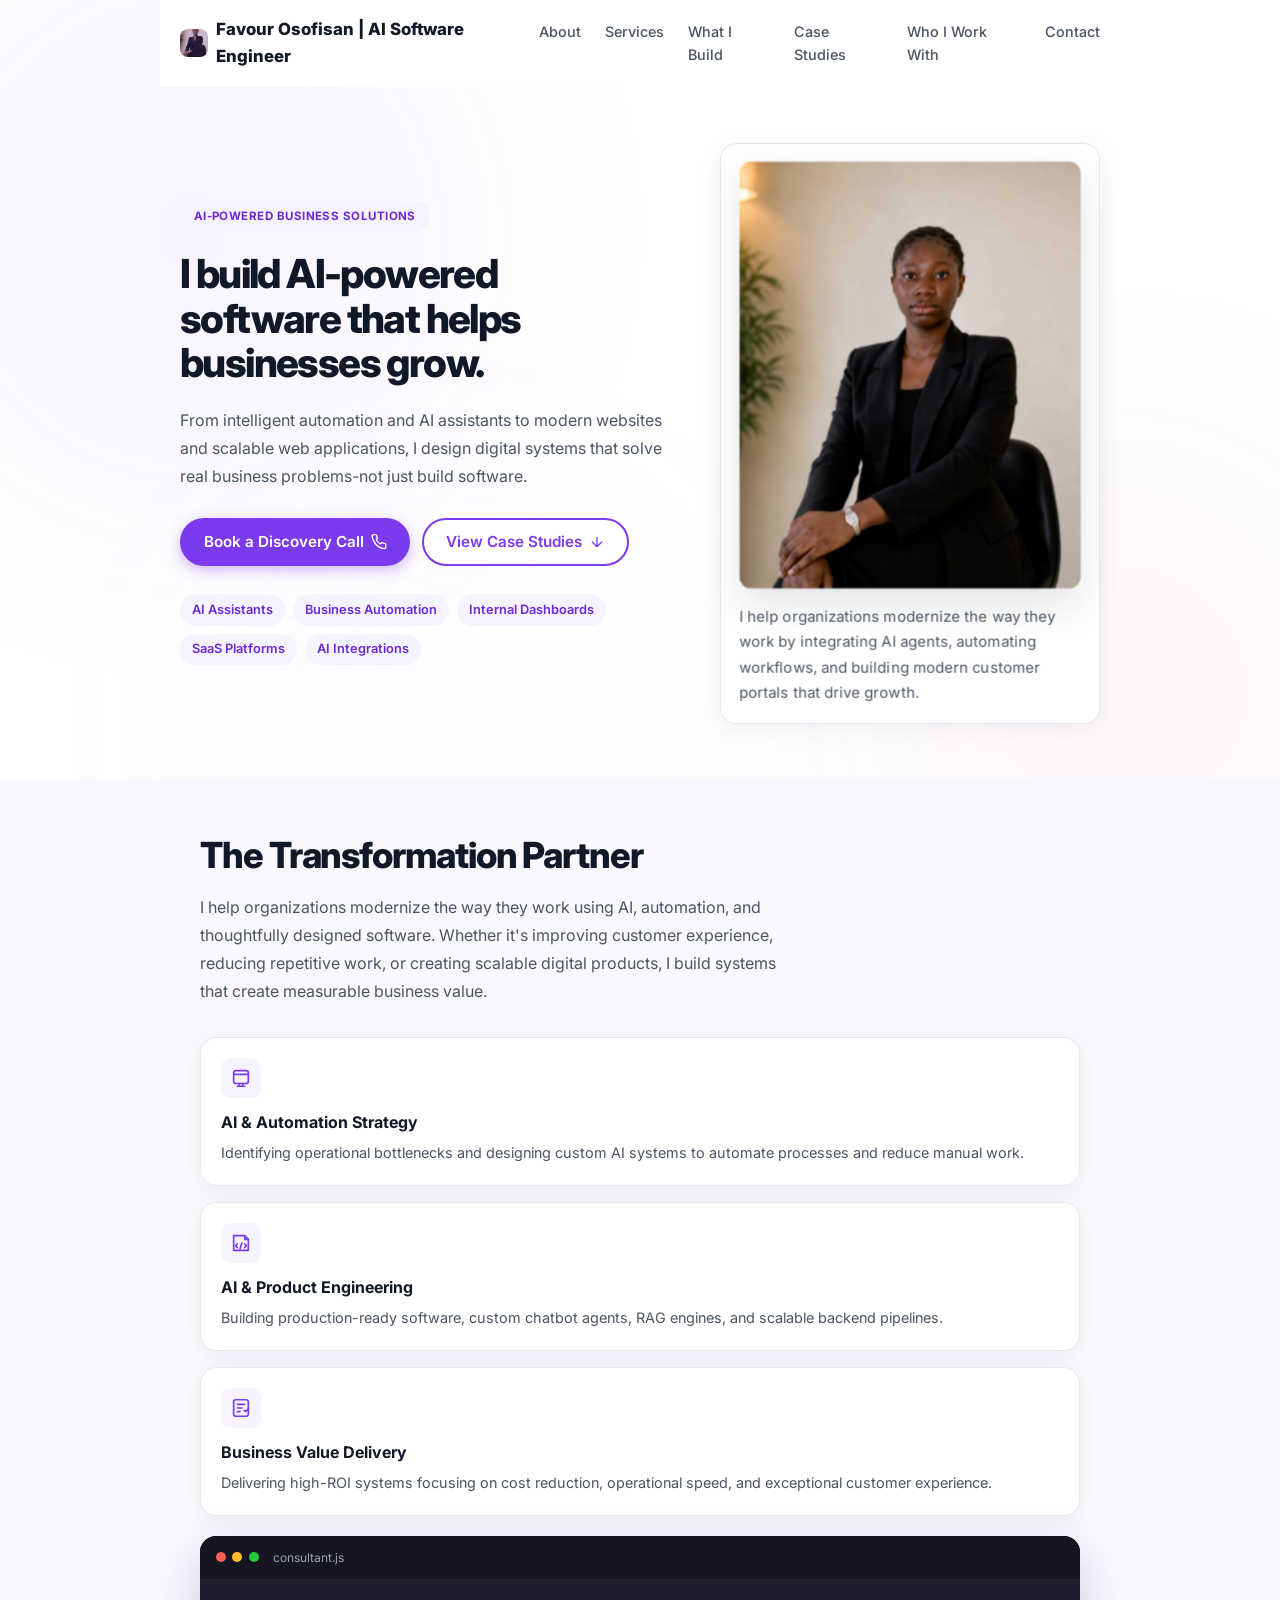
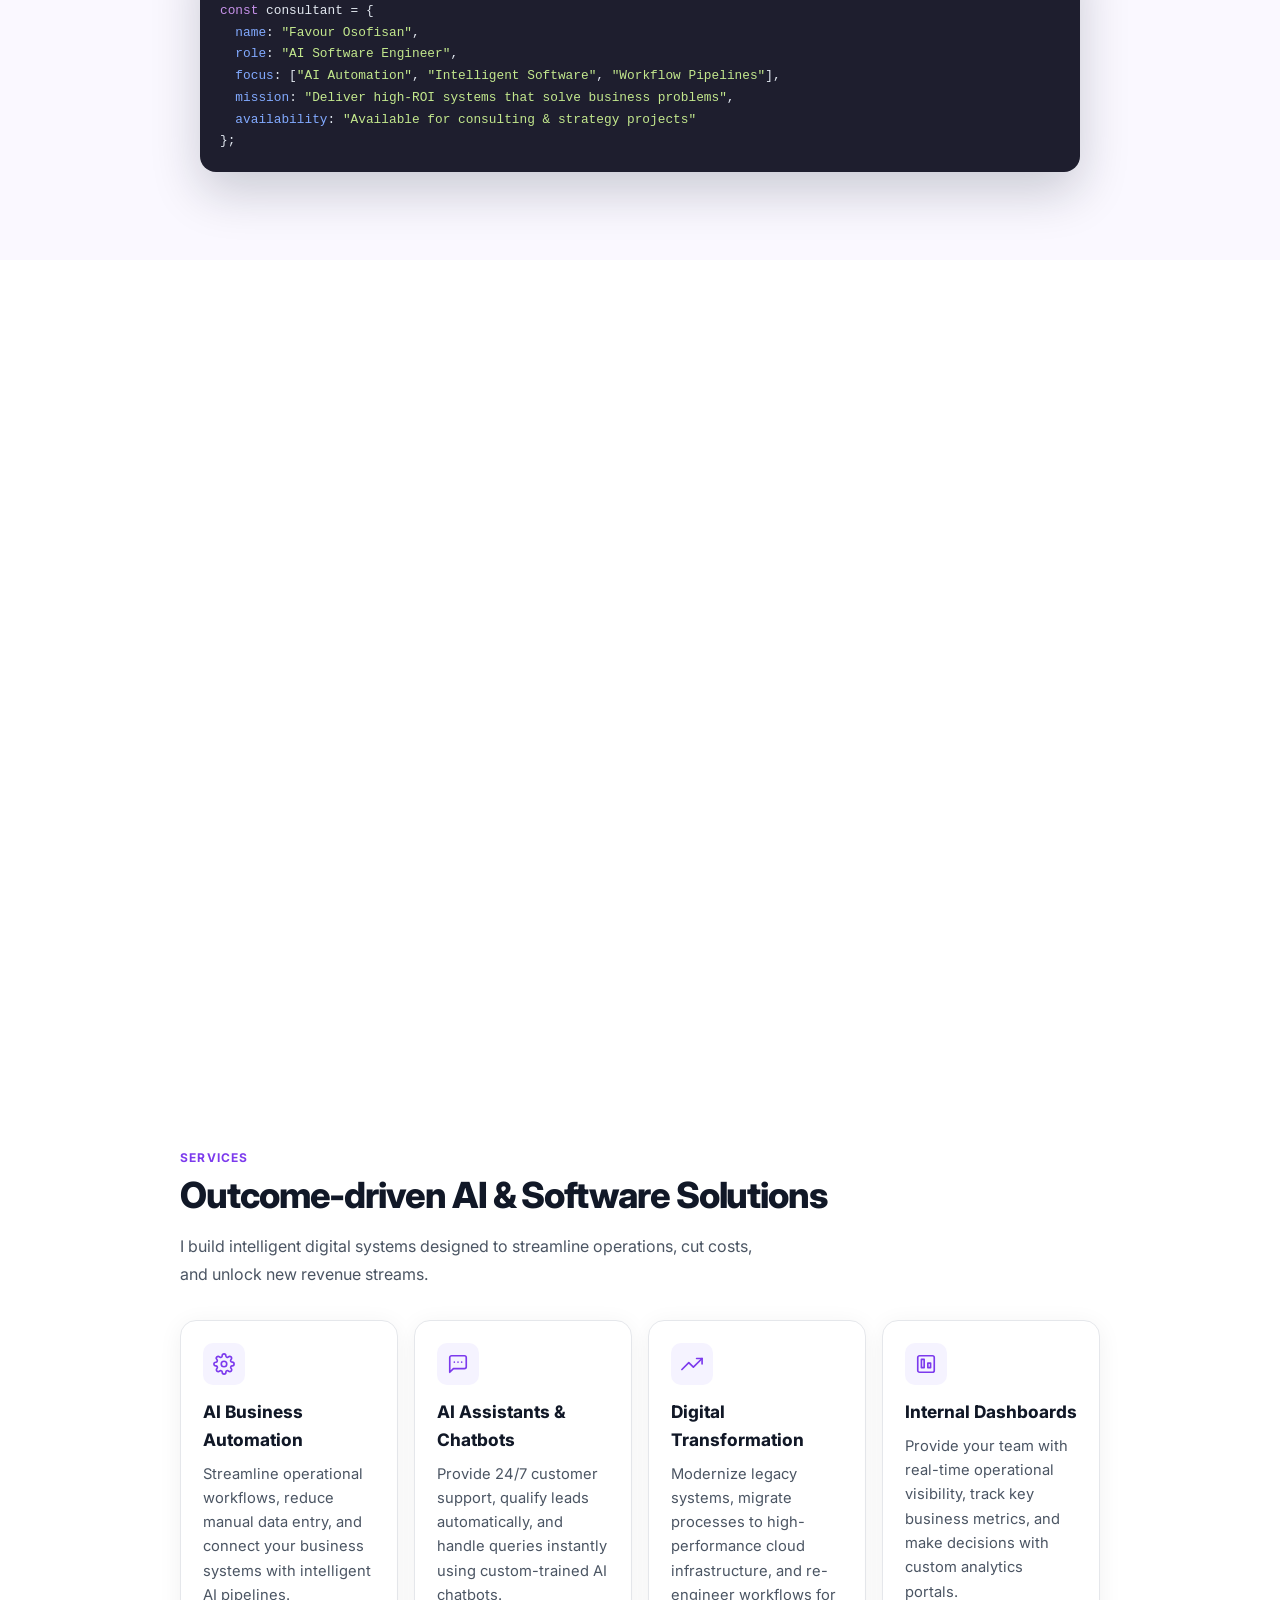
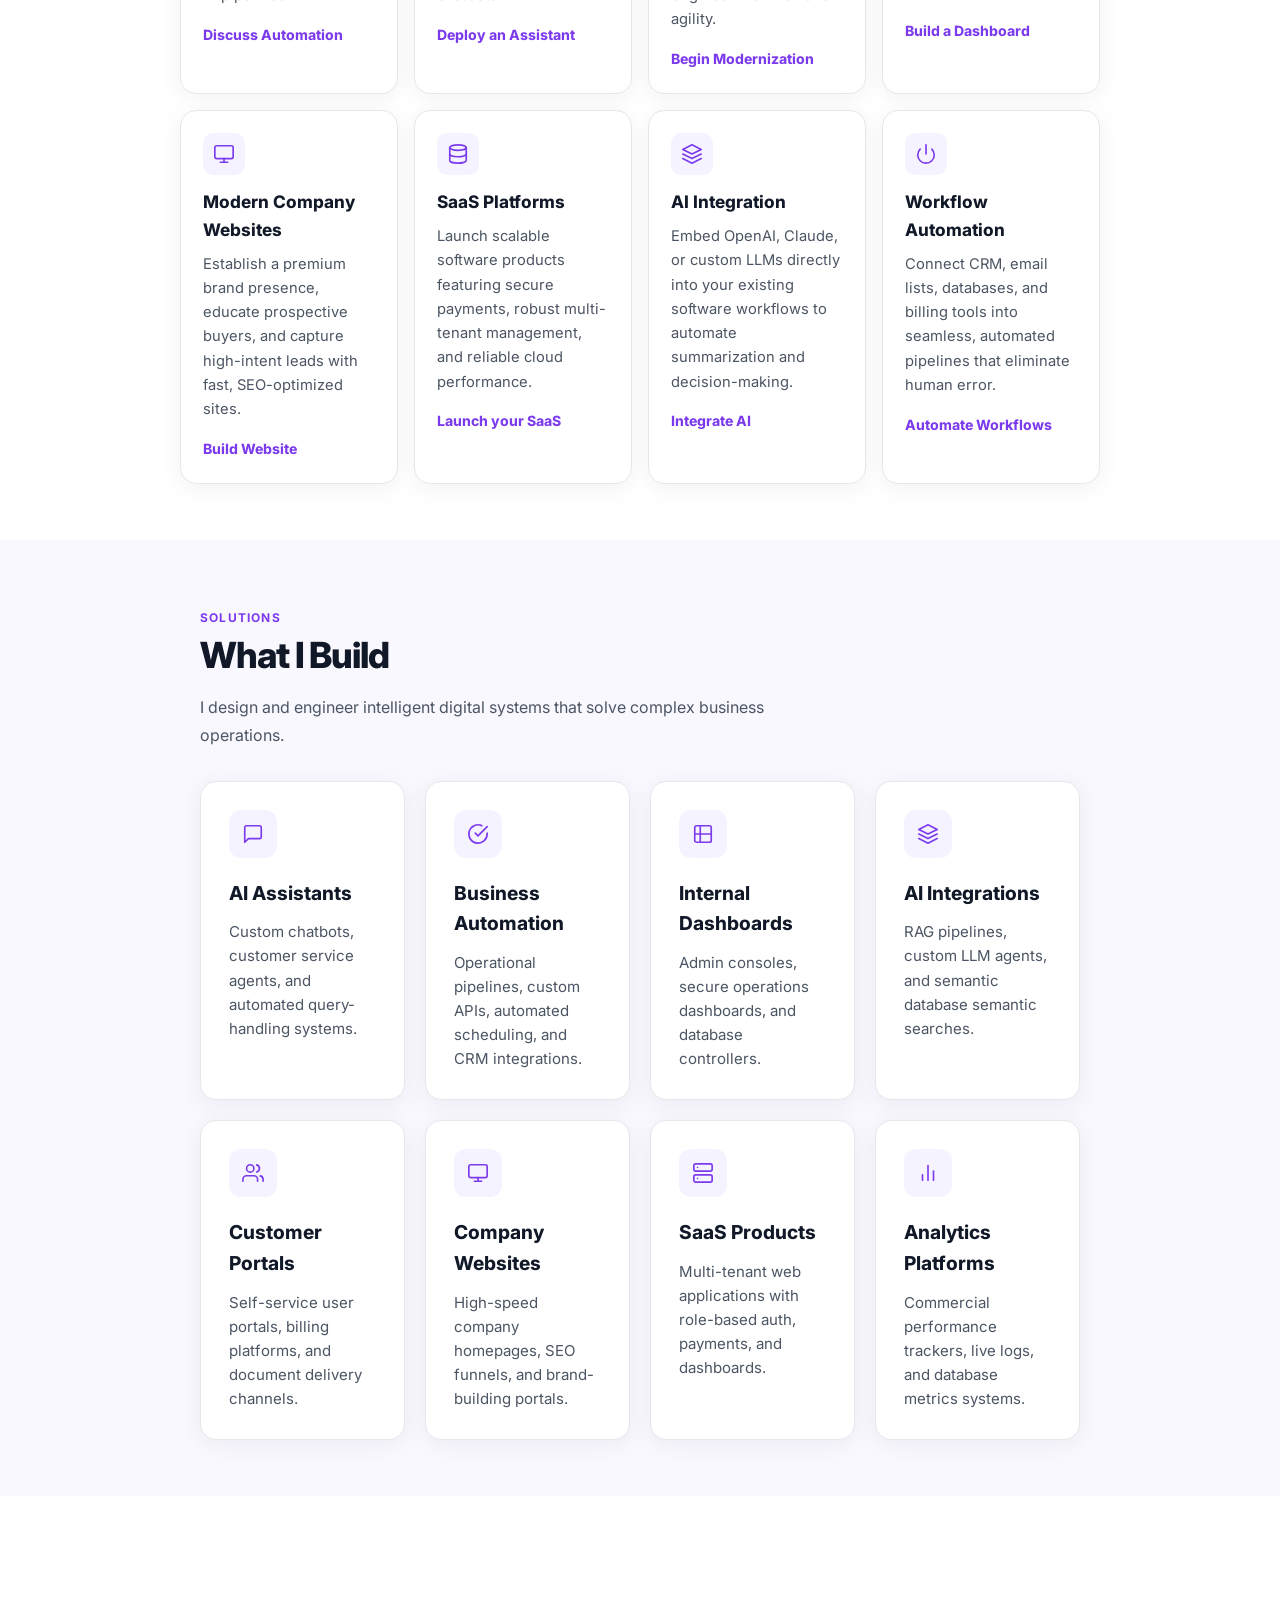
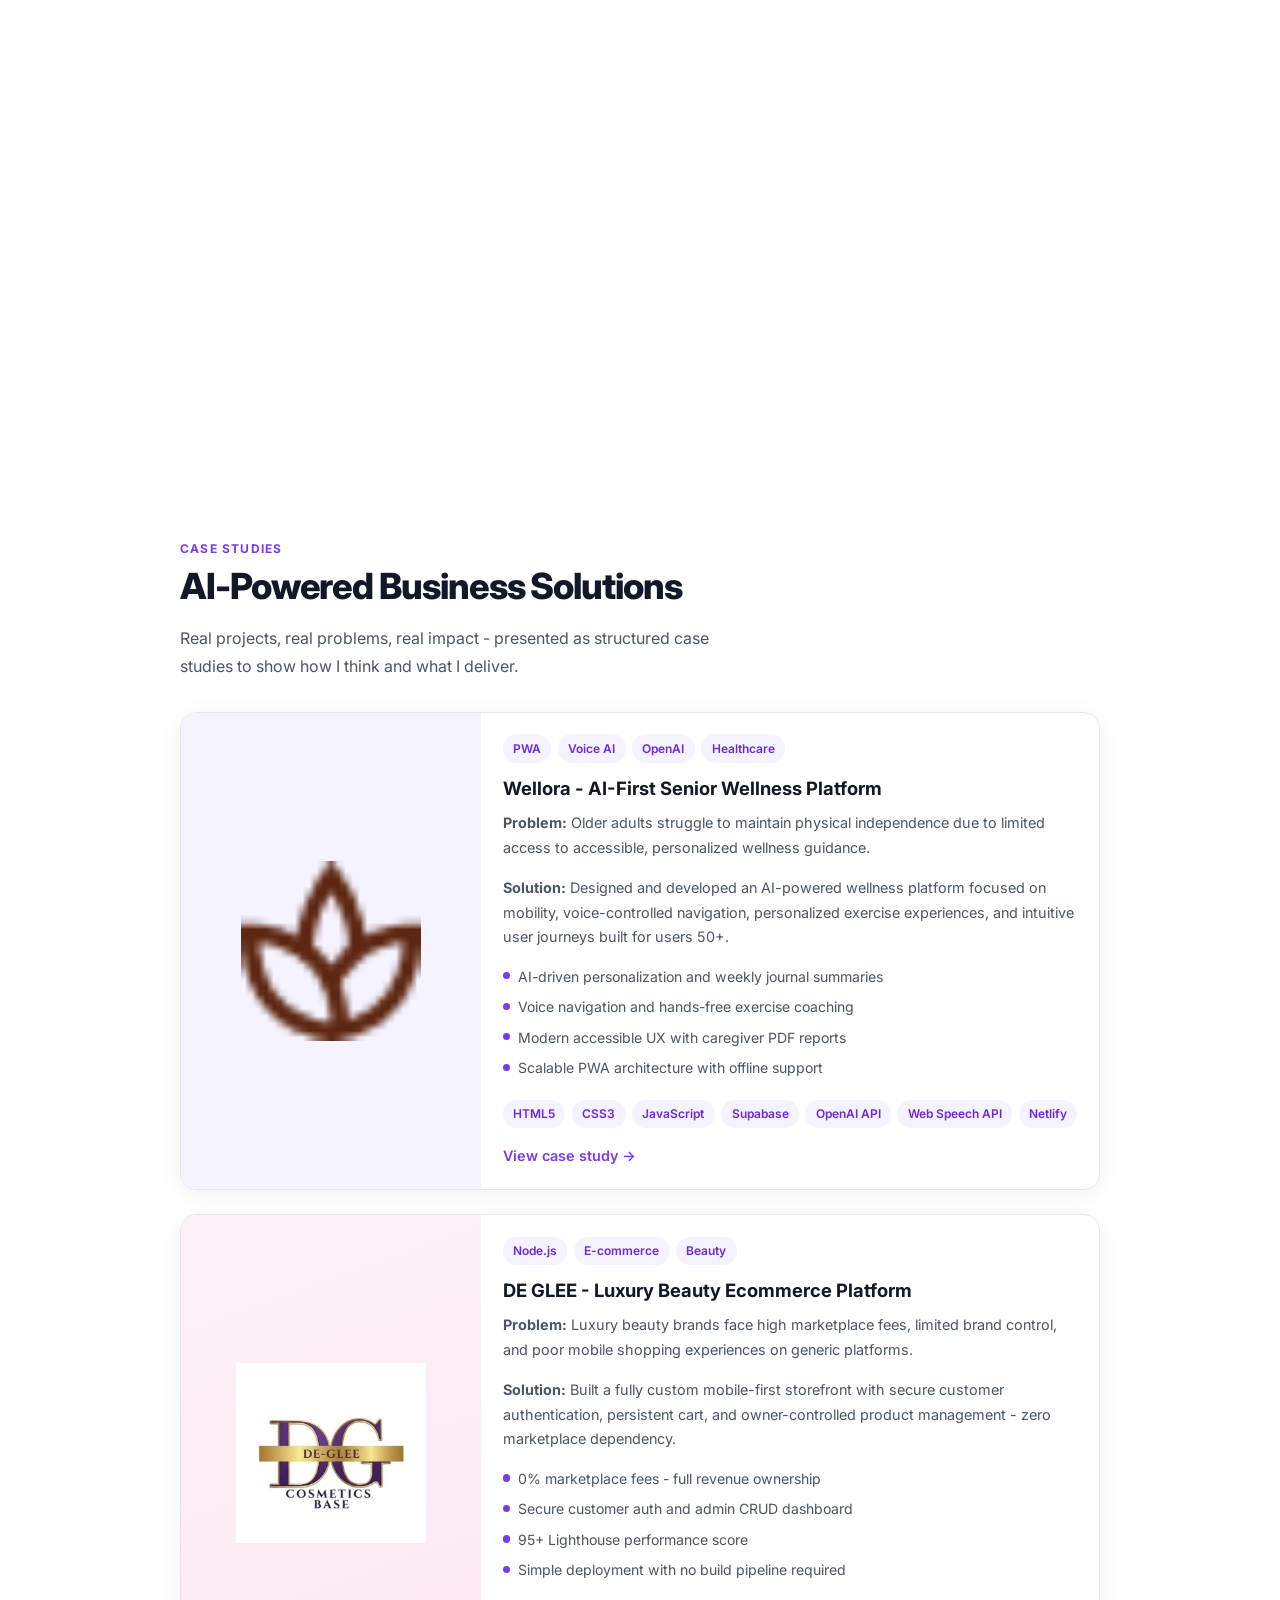
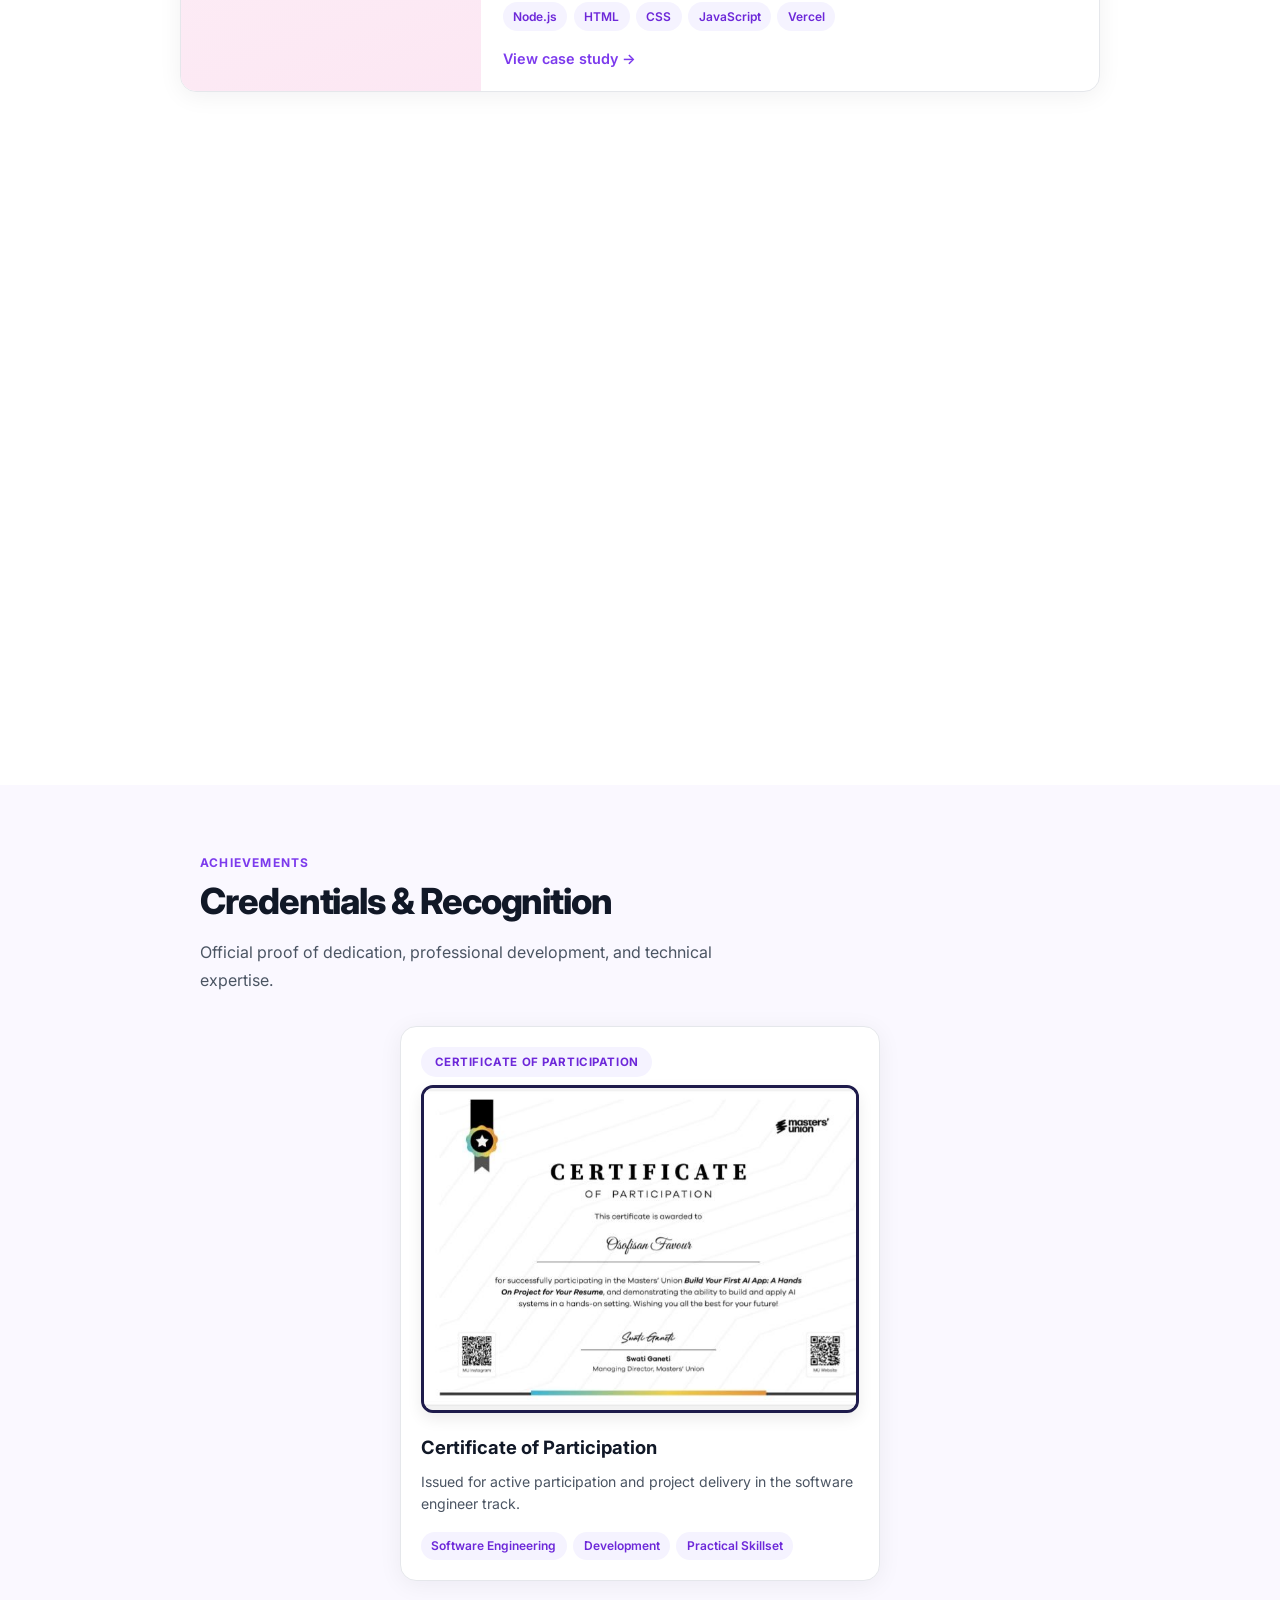
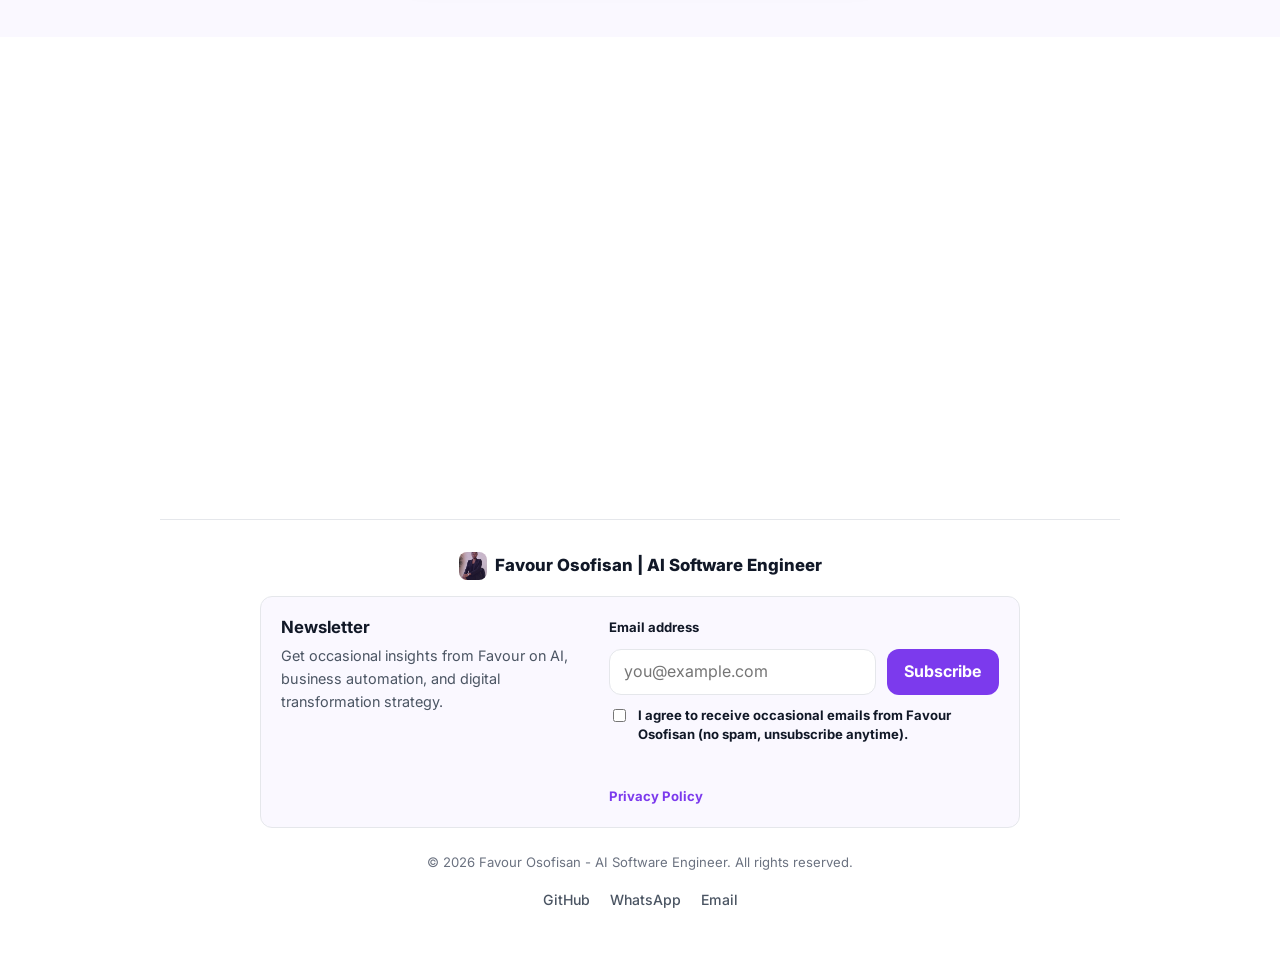
==== commit 8283e807: "Portfolio fixes: accurate tech stack, sticky nav, mobile spacing,remove DE GLEE live link" ====
--- a/index.html
+++ b/index.html
@@ -1,4 +1,4 @@
-﻿<!DOCTYPE html>
+<!DOCTYPE html>
 <html lang="en">
 
 <head>
@@ -538,7 +538,7 @@
             </div>
             <div class="project-body">
               <div class="tag-row tag-row--tech">
-                <span class="tag tag-next">PWA</span>
+                <span class="tag tag-PWA">PWA</span>
                 <span class="tag tag-tailwind">Voice AI</span>
                 <span class="tag tag-ai">OpenAI</span>
                 <span class="tag tag-vercel">Healthcare</span>
@@ -556,7 +556,7 @@
                 <li>Scalable PWA architecture with offline support</li>
               </ul>
               <div class="tag-row" style="margin-bottom: 1rem;">
-                <span>Next.js</span><span>Supabase</span><span>OpenAI</span><span>Netlify</span>
+                <span>HTML5</span><span>CSS3</span><span>JavaScript</span><span>Supabase</span><span>OpenAI API</span><span>Web Speech API</span><span>Netlify</span>
               </div>
               <div class="project-links">
                 <a class="link-primary" href="wellora-case-study/">View case study →</a>
@@ -592,8 +592,7 @@
               </div>
               <div class="project-links">
                 <a class="link-primary" href="de-glee-case-study.html">View case study →</a>
-                <a class="link-muted" href="https://de-glee-e-commerce-website.vercel.app/" target="_blank"
-                  rel="noreferrer">Live website</a>
+                
               </div>
             </div>
           </article>
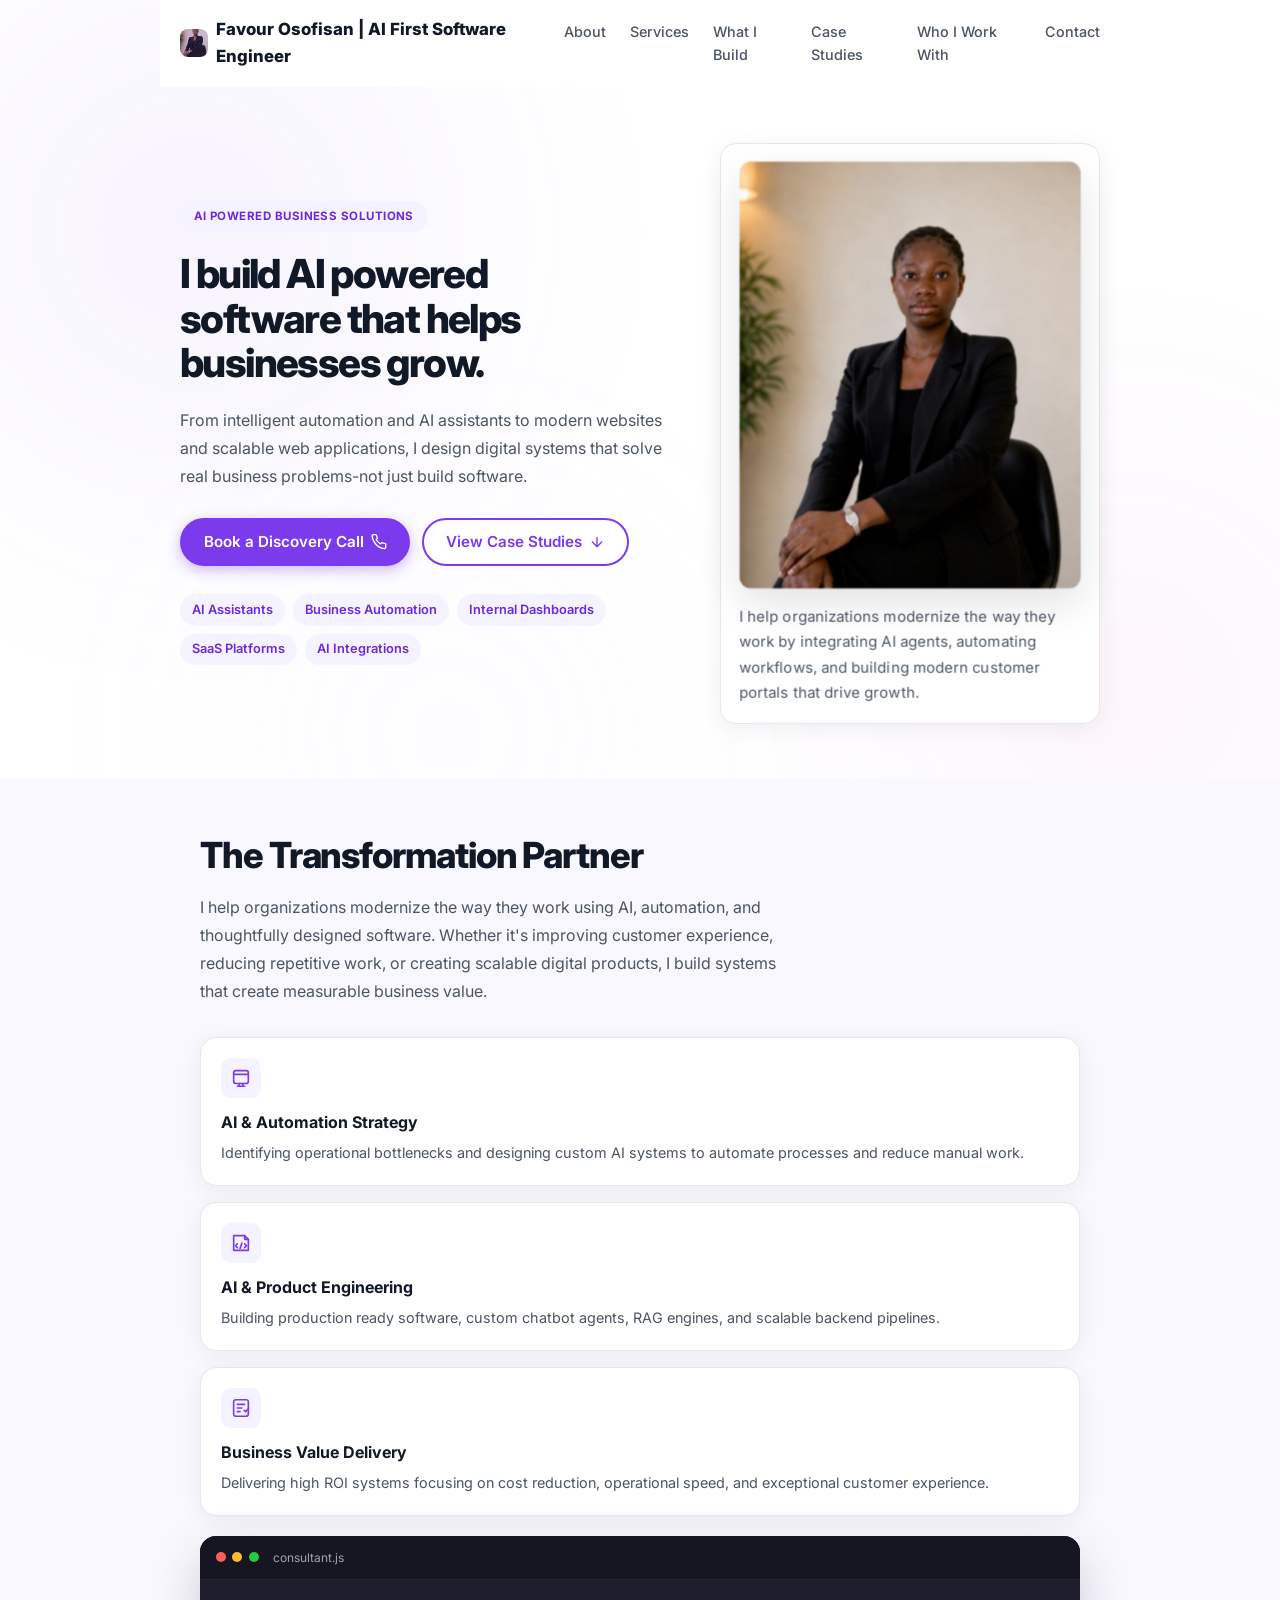
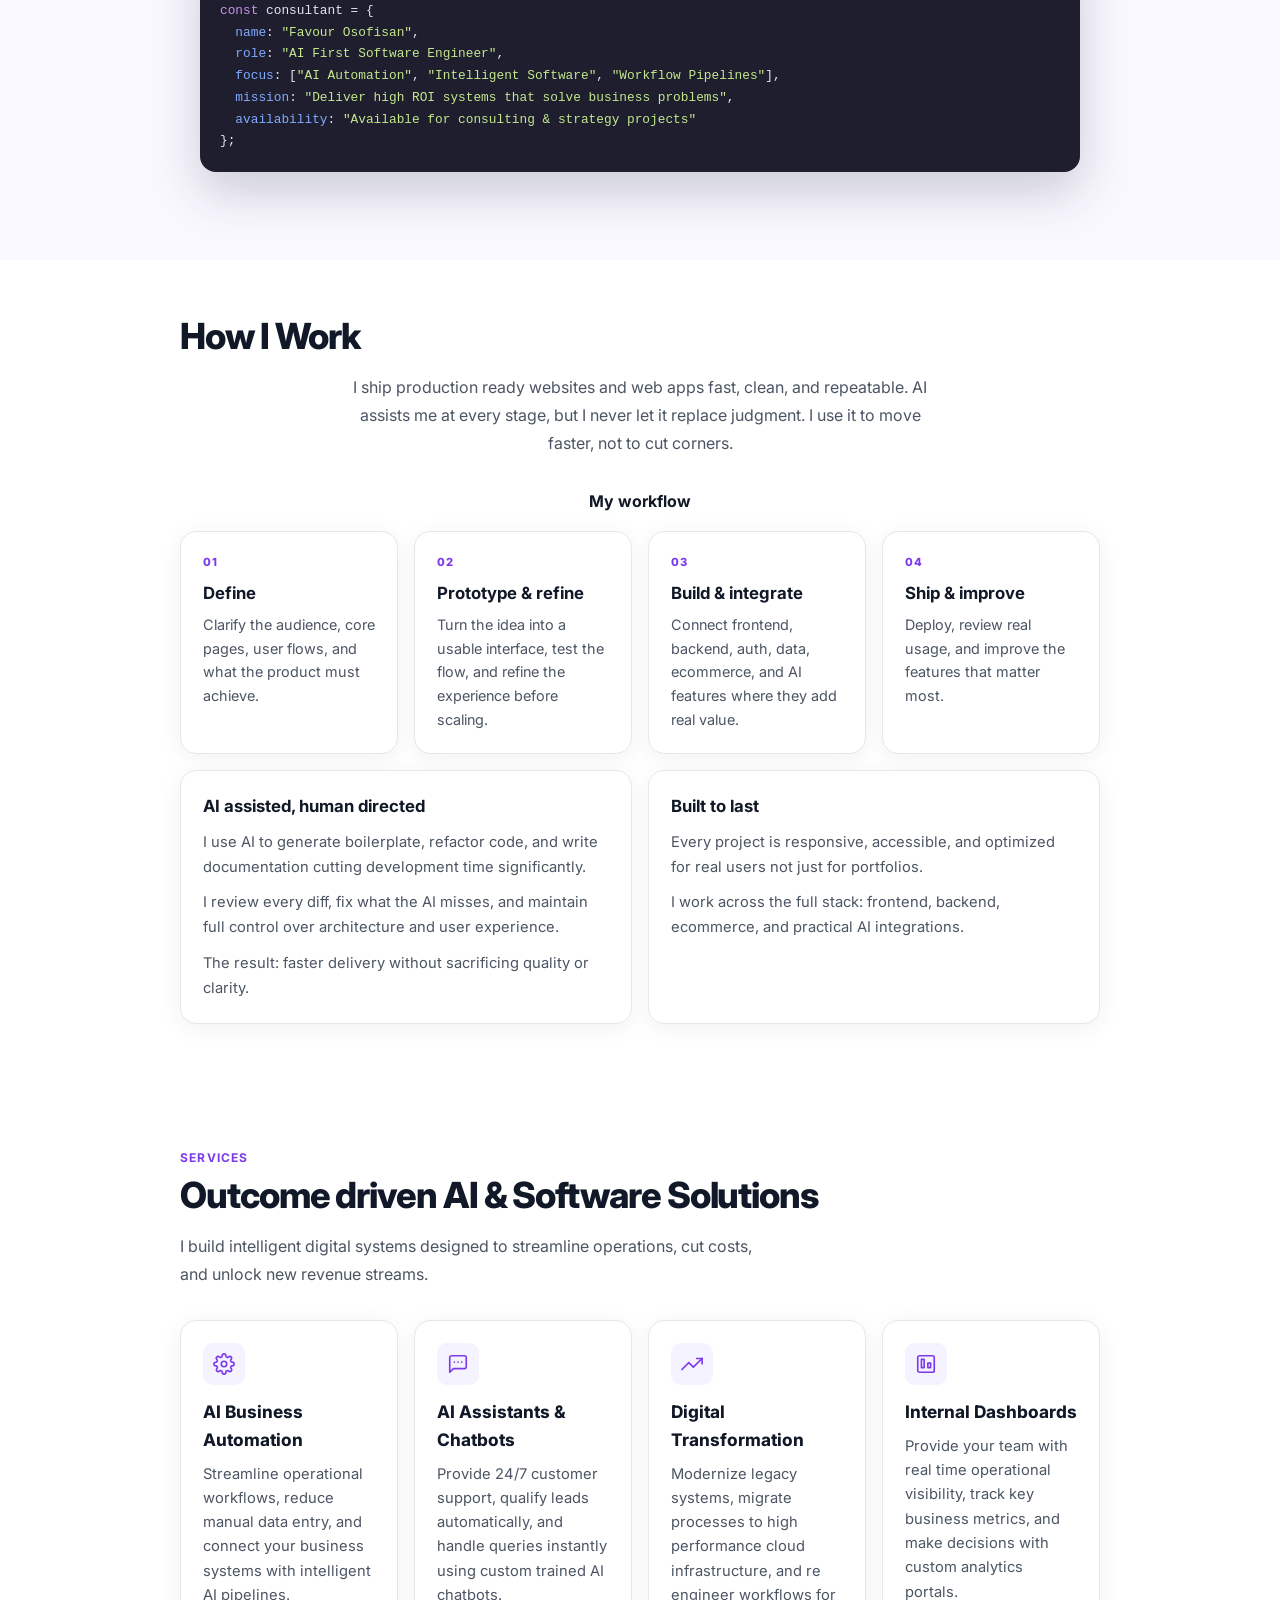
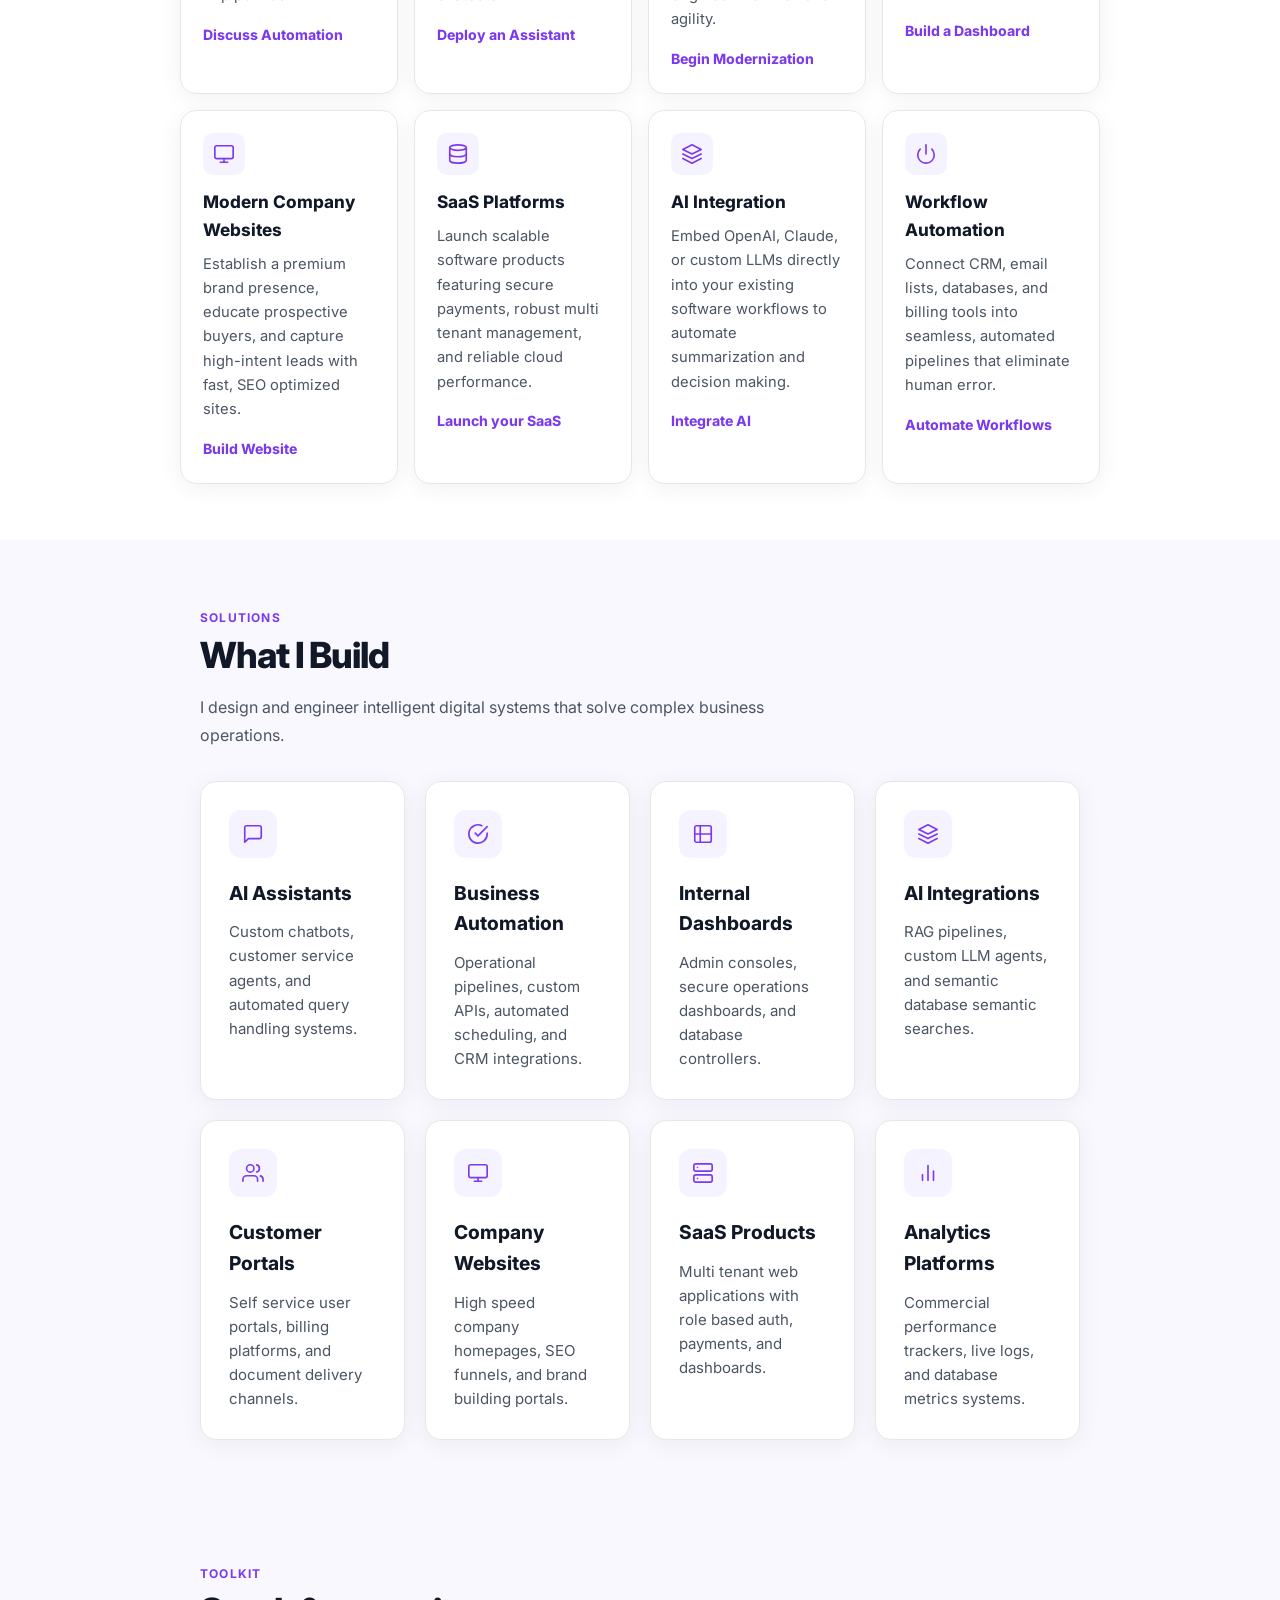
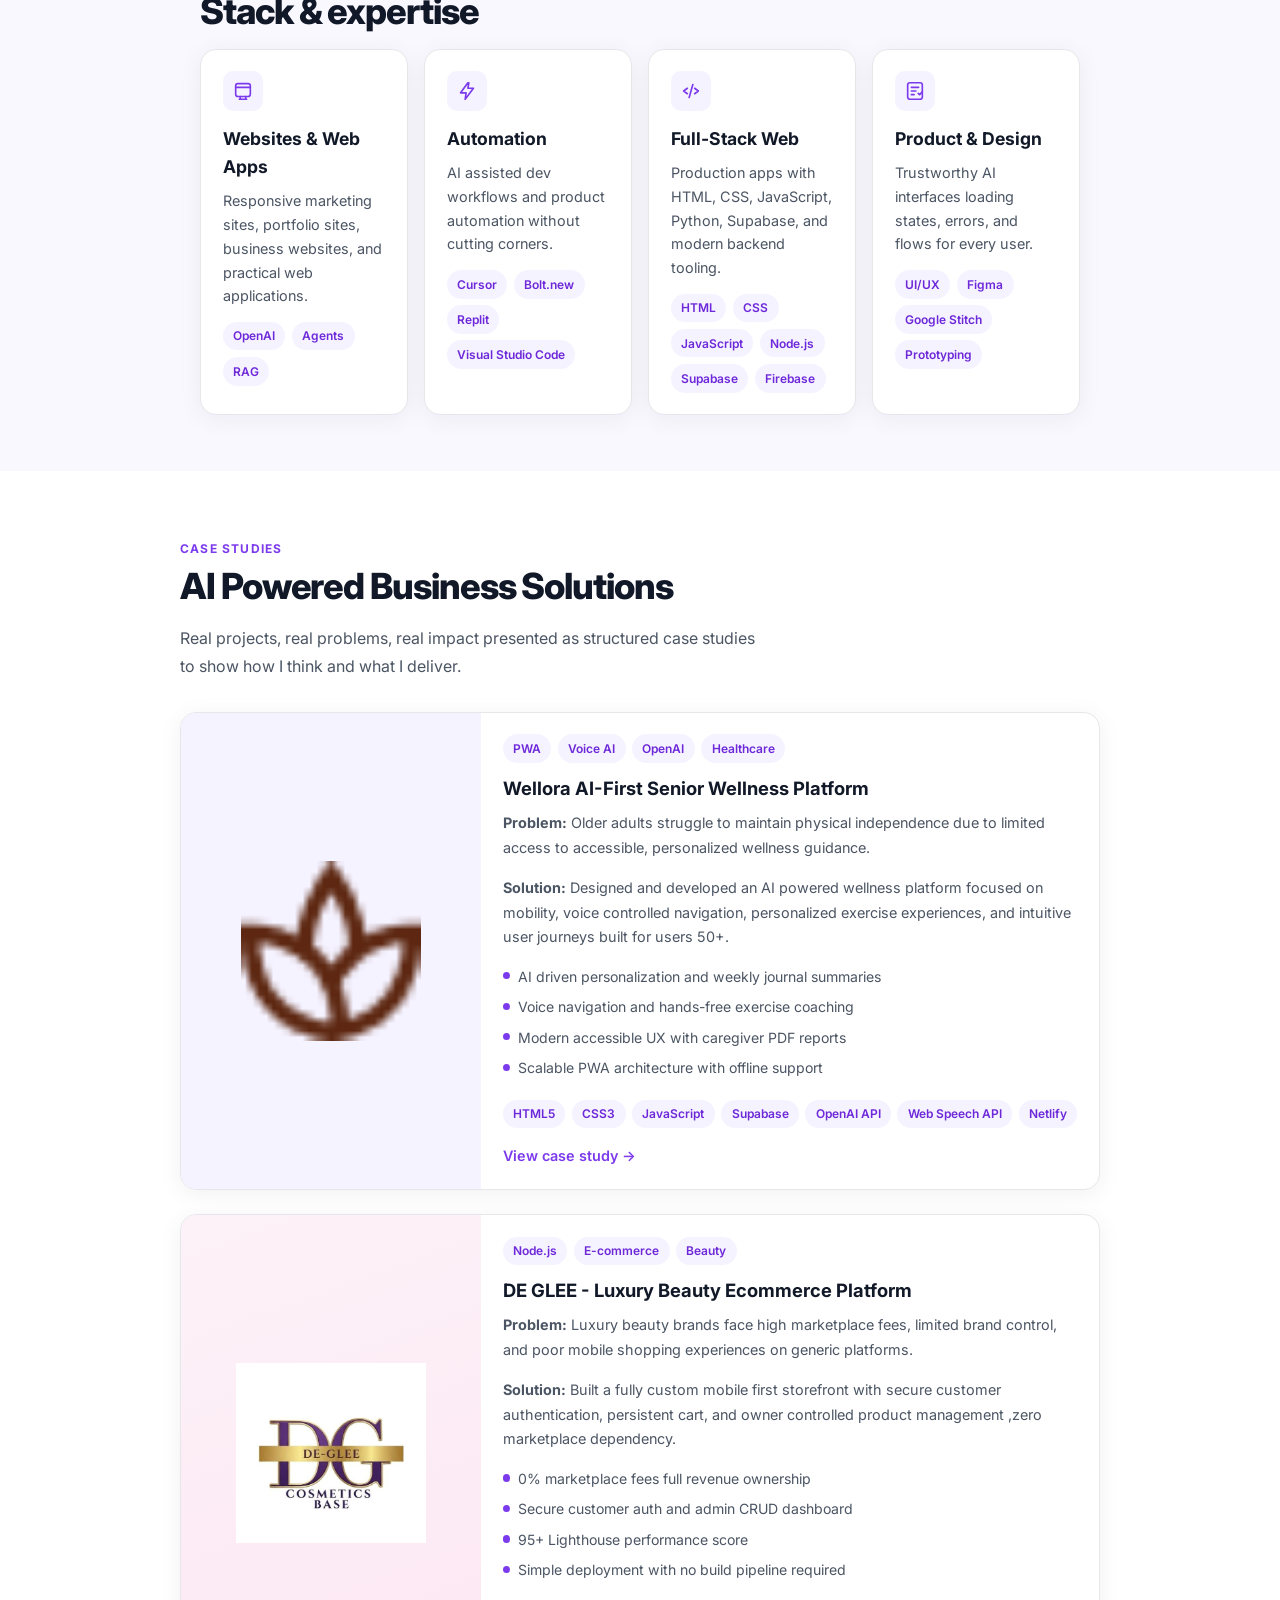
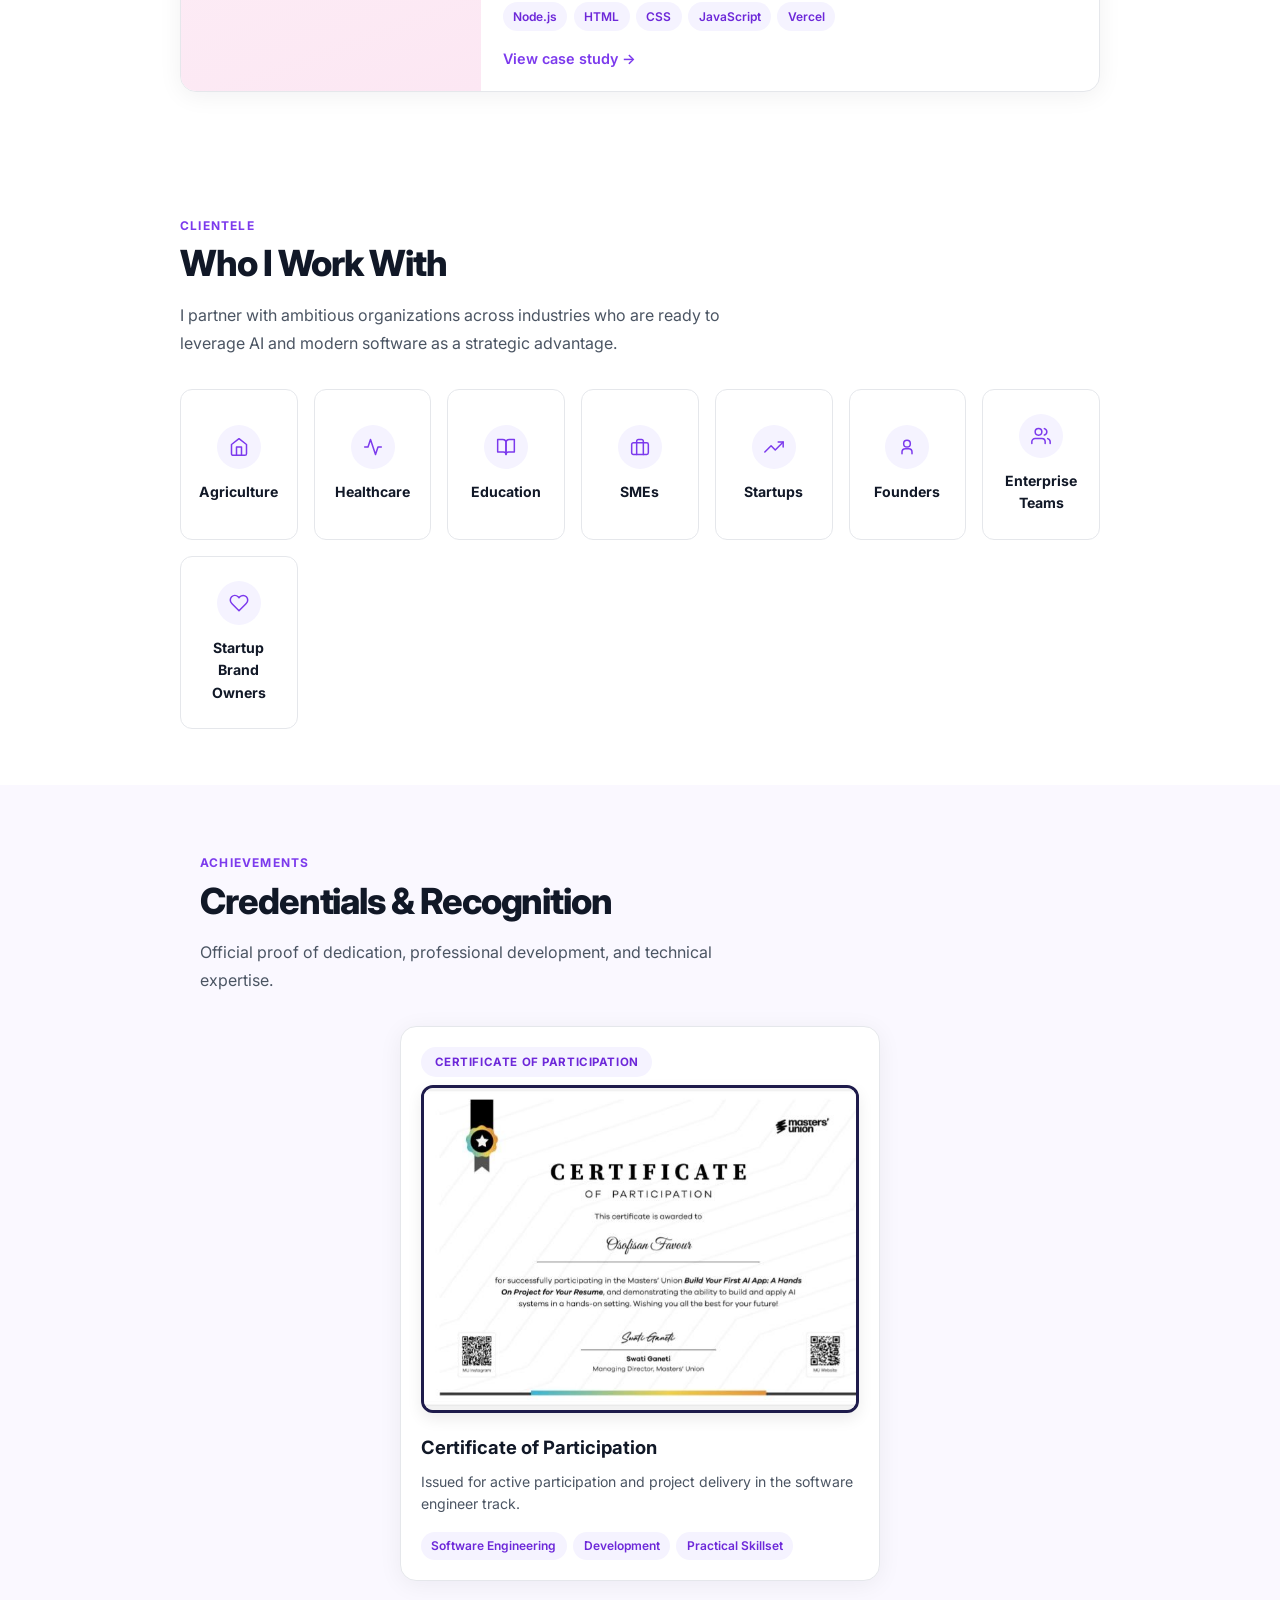
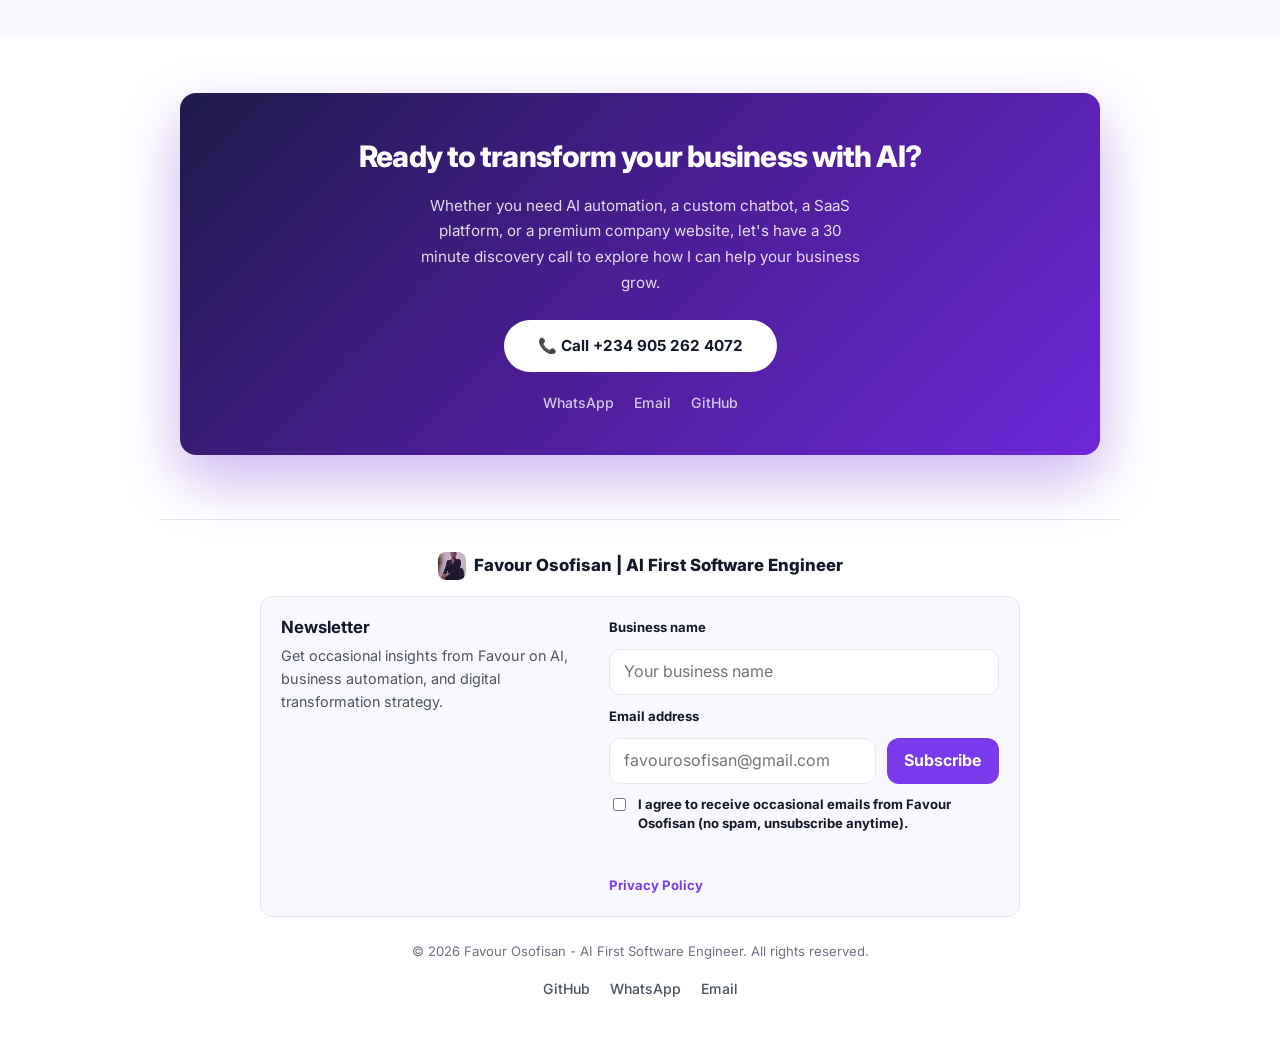
==== commit d43ee275: "Add business name to newsletter signups" ====
--- a/index.html
+++ b/index.html
@@ -18,7 +18,7 @@
   <header class="site-header">
     <a class="brand" href="#hero" aria-label="Home">
       <span class="brand-icon brand-photo" aria-hidden="true"></span>
-      <span class="brand-text">Favour Osofisan | AI Software Engineer</span>
+      <span class="brand-text">Favour Osofisan | AI First Software Engineer</span>
     </a>
     <button class="menu-toggle" type="button" aria-expanded="false" aria-controls="site-nav" aria-label="Open menu">
       <span></span>
@@ -40,8 +40,8 @@
     <section class="hero section" id="hero">
       <div class="hero-layout">
         <div class="hero-content">
-          <span class="badge">AI-Powered Business Solutions</span>
-          <h1>I build AI-powered software that helps businesses grow.</h1>
+          <span class="badge">AI Powered Business Solutions</span>
+          <h1>I build AI powered software that helps businesses grow.</h1>
           <p class="hero-copy">
             From intelligent automation and AI assistants to modern websites and scalable web applications,
             I design digital systems that solve real business problems-not just build software.
@@ -117,7 +117,7 @@
                 </svg>
               </div>
               <h3>AI &amp; Product Engineering</h3>
-              <p>Building production-ready software, custom chatbot agents, RAG engines, and scalable backend pipelines.
+              <p>Building production ready software, custom chatbot agents, RAG engines, and scalable backend pipelines.
               </p>
             </article>
             <article class="mini-card glow-card">
@@ -131,7 +131,7 @@
                 </svg>
               </div>
               <h3>Business Value Delivery</h3>
-              <p>Delivering high-ROI systems focusing on cost reduction, operational speed, and exceptional customer
+              <p>Delivering high ROI systems focusing on cost reduction, operational speed, and exceptional customer
                 experience.</p>
             </article>
           </div>
@@ -145,9 +145,9 @@
             </div>
             <pre><code><span class="tok-keyword">const</span> consultant = {
   <span class="tok-key">name</span>: <span class="tok-string">"Favour Osofisan"</span>,
-  <span class="tok-key">role</span>: <span class="tok-string">"AI Software Engineer"</span>,
+  <span class="tok-key">role</span>: <span class="tok-string">"AI First Software Engineer"</span>,
   <span class="tok-key">focus</span>: [<span class="tok-string">"AI Automation"</span>, <span class="tok-string">"Intelligent Software"</span>, <span class="tok-string">"Workflow Pipelines"</span>],
-  <span class="tok-key">mission</span>: <span class="tok-string">"Deliver high-ROI systems that solve business problems"</span>,
+  <span class="tok-key">mission</span>: <span class="tok-string">"Deliver high ROI systems that solve business problems"</span>,
   <span class="tok-key">availability</span>: <span class="tok-string">"Available for consulting &amp; strategy projects"</span>
 };</code></pre>
           </aside>
@@ -161,7 +161,7 @@
       <div class="section-inner">
         <h2 class="section-title">How I Work</h2>
         <p class="section-lead centered">
-          I ship production-ready websites and web apps - fast, clean, and repeatable.
+          I ship production ready websites and web apps  fast, clean, and repeatable.
           AI assists me at every stage, but I never let it replace judgment. I use it to move faster, not to cut
           corners.
         </p>
@@ -190,8 +190,8 @@
         </ol>
         <div class="approach-notes">
           <article class="approach-note card glow-card">
-            <h3>AI-assisted, human-directed</h3>
-            <p>I use AI to generate boilerplate, refactor code, and write documentation - cutting development time
+            <h3>AI assisted, human directed</h3>
+            <p>I use AI to generate boilerplate, refactor code, and write documentation  cutting development time
               significantly.</p>
             <p>I review every diff, fix what the AI misses, and maintain full control over architecture and user
               experience.</p>
@@ -199,7 +199,7 @@
           </article>
           <article class="approach-note card glow-card">
             <h3>Built to last</h3>
-            <p>Every project is responsive, accessible, and optimized for real users - not just for portfolios.</p>
+            <p>Every project is responsive, accessible, and optimized for real users  not just for portfolios.</p>
             <p>I work across the full stack: frontend, backend, ecommerce, and practical AI integrations.</p>
           </article>
         </div>
@@ -210,7 +210,7 @@
     <section class="services section" id="services">
       <div class="section-inner">
         <p class="section-label">Services</p>
-        <h2 class="section-title">Outcome-driven AI &amp; Software Solutions</h2>
+        <h2 class="section-title">Outcome driven AI &amp; Software Solutions</h2>
         <p class="section-lead">
           I build intelligent digital systems designed to streamline operations, cut costs, and unlock new revenue
           streams.
@@ -242,7 +242,7 @@
             </div>
             <h3>AI Assistants &amp; Chatbots</h3>
             <p>Provide 24/7 customer support, qualify leads automatically, and handle queries instantly using
-              custom-trained AI chatbots.</p>
+              custom trained AI chatbots.</p>
             <a class="service-link" href="#contact">Deploy an Assistant</a>
           </article>
 
@@ -255,7 +255,7 @@
               </svg>
             </div>
             <h3>Digital Transformation</h3>
-            <p>Modernize legacy systems, migrate processes to high-performance cloud infrastructure, and re-engineer
+            <p>Modernize legacy systems, migrate processes to high performance cloud infrastructure, and re engineer
               workflows for agility.</p>
             <a class="service-link" href="#contact">Begin Modernization</a>
           </article>
@@ -270,7 +270,7 @@
               </svg>
             </div>
             <h3>Internal Dashboards</h3>
-            <p>Provide your team with real-time operational visibility, track key business metrics, and make decisions
+            <p>Provide your team with real time operational visibility, track key business metrics, and make decisions
               with custom analytics portals.</p>
             <a class="service-link" href="#contact">Build a Dashboard</a>
           </article>
@@ -286,7 +286,7 @@
             </div>
             <h3>Modern Company Websites</h3>
             <p>Establish a premium brand presence, educate prospective buyers, and capture high-intent leads with fast,
-              SEO-optimized sites.</p>
+              SEO optimized sites.</p>
             <a class="service-link" href="#contact">Build Website</a>
           </article>
 
@@ -300,7 +300,7 @@
               </svg>
             </div>
             <h3>SaaS Platforms</h3>
-            <p>Launch scalable software products featuring secure payments, robust multi-tenant management, and reliable
+            <p>Launch scalable software products featuring secure payments, robust multi tenant management, and reliable
               cloud performance.</p>
             <a class="service-link" href="#contact">Launch your SaaS</a>
           </article>
@@ -314,7 +314,7 @@
             </div>
             <h3>AI Integration</h3>
             <p>Embed OpenAI, Claude, or custom LLMs directly into your existing software workflows to automate
-              summarization and decision-making.</p>
+              summarization and decision making.</p>
             <a class="service-link" href="#contact">Integrate AI</a>
           </article>
 
@@ -353,7 +353,7 @@
               </svg>
             </div>
             <h3>AI Assistants</h3>
-            <p>Custom chatbots, customer service agents, and automated query-handling systems.</p>
+            <p>Custom chatbots, customer service agents, and automated query handling systems.</p>
           </article>
 
           <article class="build-card card glow-card">
@@ -405,7 +405,7 @@
               </svg>
             </div>
             <h3>Customer Portals</h3>
-            <p>Self-service user portals, billing platforms, and document delivery channels.</p>
+            <p>Self service user portals, billing platforms, and document delivery channels.</p>
           </article>
 
           <article class="build-card card glow-card">
@@ -418,7 +418,7 @@
               </svg>
             </div>
             <h3>Company Websites</h3>
-            <p>High-speed company homepages, SEO funnels, and brand-building portals.</p>
+            <p>High speed company homepages, SEO funnels, and brand building portals.</p>
           </article>
 
           <article class="build-card card glow-card">
@@ -432,7 +432,7 @@
               </svg>
             </div>
             <h3>SaaS Products</h3>
-            <p>Multi-tenant web applications with role-based auth, payments, and dashboards.</p>
+            <p>Multi tenant web applications with role based auth, payments, and dashboards.</p>
           </article>
 
           <article class="build-card card glow-card">
@@ -481,7 +481,7 @@
               </svg>
             </div>
             <h3>Automation</h3>
-            <p>AI-assisted dev workflows and product automation without cutting corners.</p>
+            <p>AI assisted dev workflows and product automation without cutting corners.</p>
             <div class="tag-row">
               <span>Cursor</span><span>Bolt.new</span><span>Replit</span><span>Visual Studio Code</span>
             </div>
@@ -510,7 +510,7 @@
               </svg>
             </div>
             <h3>Product &amp; Design</h3>
-            <p>Trustworthy AI interfaces - loading states, errors, and flows for every user.</p>
+            <p>Trustworthy AI interfaces  loading states, errors, and flows for every user.</p>
             <div class="tag-row">
               <span>UI/UX</span><span>Figma</span><span>Google Stitch</span><span>Prototyping</span>
             </div>
@@ -524,9 +524,9 @@
     <section class="work section" id="work">
       <div class="section-inner">
         <p class="section-label">Case Studies</p>
-        <h2 class="section-title">AI-Powered Business Solutions</h2>
+        <h2 class="section-title">AI Powered Business Solutions</h2>
         <p class="section-lead">
-          Real projects, real problems, real impact - presented as structured case studies to show how I think and what
+          Real projects, real problems, real impact presented as structured case studies to show how I think and what
           I deliver.
         </p>
 
@@ -543,14 +543,14 @@
                 <span class="tag tag-ai">OpenAI</span>
                 <span class="tag tag-vercel">Healthcare</span>
               </div>
-              <h3>Wellora - AI-First Senior Wellness Platform</h3>
+              <h3>Wellora  AI-First Senior Wellness Platform</h3>
               <p><strong>Problem:</strong> Older adults struggle to maintain physical independence due to limited access
                 to accessible, personalized wellness guidance.</p>
-              <p><strong>Solution:</strong> Designed and developed an AI-powered wellness platform focused on mobility,
-                voice-controlled navigation, personalized exercise experiences, and intuitive user journeys built for
+              <p><strong>Solution:</strong> Designed and developed an AI powered wellness platform focused on mobility,
+                voice controlled navigation, personalized exercise experiences, and intuitive user journeys built for
                 users 50+.</p>
               <ul class="check-list">
-                <li>AI-driven personalization and weekly journal summaries</li>
+                <li>AI driven personalization and weekly journal summaries</li>
                 <li>Voice navigation and hands-free exercise coaching</li>
                 <li>Modern accessible UX with caregiver PDF reports</li>
                 <li>Scalable PWA architecture with offline support</li>
@@ -578,11 +578,11 @@
               <h3>DE GLEE - Luxury Beauty Ecommerce Platform</h3>
               <p><strong>Problem:</strong> Luxury beauty brands face high marketplace fees, limited brand control, and
                 poor mobile shopping experiences on generic platforms.</p>
-              <p><strong>Solution:</strong> Built a fully custom mobile-first storefront with secure customer
-                authentication, persistent cart, and owner-controlled product management - zero marketplace dependency.
+              <p><strong>Solution:</strong> Built a fully custom mobile first storefront with secure customer
+                authentication, persistent cart, and owner controlled product management ,zero marketplace dependency.
               </p>
               <ul class="check-list">
-                <li>0% marketplace fees - full revenue ownership</li>
+                <li>0% marketplace fees full revenue ownership</li>
                 <li>Secure customer auth and admin CRUD dashboard</li>
                 <li>95+ Lighthouse performance score</li>
                 <li>Simple deployment with no build pipeline required</li>
@@ -740,10 +740,9 @@
         <h2>Ready to transform your business with AI?</h2>
         <p>
           Whether you need AI automation, a custom chatbot, a SaaS platform, or a premium company website,
-          let's have a 30-minute discovery call to explore how I can help your business grow.
+          let's have a 30 minute discovery call to explore how I can help your business grow.
         </p>
         <div style="display:flex; flex-wrap:wrap; gap:0.75rem; justify-content:center; margin-bottom:1.25rem;">
-          <a class="btn btn-cta" href="tel:+2347064020576">📞 Call +234 706 402 0576</a>
           <a class="btn btn-cta" href="tel:+2349052624072">📞 Call +234 905 262 4072</a>
         </div>
         <div class="cta-social">
@@ -759,7 +758,7 @@
   <footer class="site-footer">
     <a class="brand brand--footer" href="#hero">
       <span class="brand-icon brand-photo" aria-hidden="true"></span>
-      <span class="brand-text">Favour Osofisan | AI Software Engineer</span>
+      <span class="brand-text">Favour Osofisan | AI First Software Engineer</span>
     </a>
     <section class="footer-newsletter" aria-labelledby="footer-newsletter-title">
       <div>
@@ -767,10 +766,13 @@
         <p>Get occasional insights from Favour on AI, business automation, and digital transformation strategy.</p>
       </div>
       <form class="footer-newsletter-form" data-newsletter-form>
+        <label for="footer-newsletter-business">Business name</label>
+        <input class="newsletter-text-input" id="footer-newsletter-business" name="business_name" type="text"
+          autocomplete="organization" placeholder="Your business name" />
         <label for="footer-newsletter-email">Email address</label>
         <div class="footer-newsletter-row">
           <input id="footer-newsletter-email" name="email" type="email" autocomplete="email"
-            placeholder="you@example.com" required />
+            placeholder="favourosofisan@gmail.com" required />
           <button type="submit">Subscribe</button>
         </div>
         <label class="consent-check" for="footer-newsletter-consent">
@@ -783,7 +785,7 @@
         <a class="privacy-link" href="privacy.html">Privacy Policy</a>
       </form>
     </section>
-    <p>&copy; <span id="year"></span> Favour Osofisan - AI Software Engineer. All rights reserved.
+    <p>&copy; <span id="year"></span> Favour Osofisan - AI First Software Engineer. All rights reserved.
     </p>
     <nav class="footer-nav" aria-label="Social links">
       <a href="https://github.com/favourosofisan-dev" target="_blank" rel="noreferrer">GitHub</a>
@@ -805,9 +807,11 @@
       <div class="newsletter-popup-content">
         <span class="badge">Stay Informed</span>
         <h2 id="popup-title-modal">Join the Newsletter</h2>
-        <p>Get occasional notes from Favour on web apps, AI tools, and full-stack engineering builds.</p>
+        <p>Get occasional notes from Favour on web apps, AI tools, and full stack engineering builds.</p>
 
         <form class="newsletter-popup-form" data-newsletter-form>
+          <input class="newsletter-text-input" id="popup-newsletter-business" name="business_name" type="text"
+            autocomplete="organization" placeholder="Business name" aria-label="Business name" />
           <div class="newsletter-popup-row">
             <input id="popup-newsletter-email" name="email" type="email" autocomplete="email"
               placeholder="you@example.com" required />
@@ -838,4 +842,4 @@
   <script src="script.js"></script>
 </body>
 
-</html>+</html>
--- a/style.css
+++ b/style.css
@@ -1000,6 +1000,22 @@
   color: var(--text);
   font-size: 0.82rem;
   font-weight: 700;
+}
+
+.newsletter-text-input {
+  width: 100%;
+  min-height: 46px;
+  padding: 0 0.9rem;
+  border: 1px solid var(--border);
+  border-radius: var(--radius-sm);
+  background: #fff;
+  color: var(--text);
+  font: inherit;
+}
+
+.newsletter-text-input:focus {
+  outline: 3px solid rgba(124, 58, 237, 0.16);
+  border-color: var(--purple);
 }
 
 .footer-newsletter-row {
